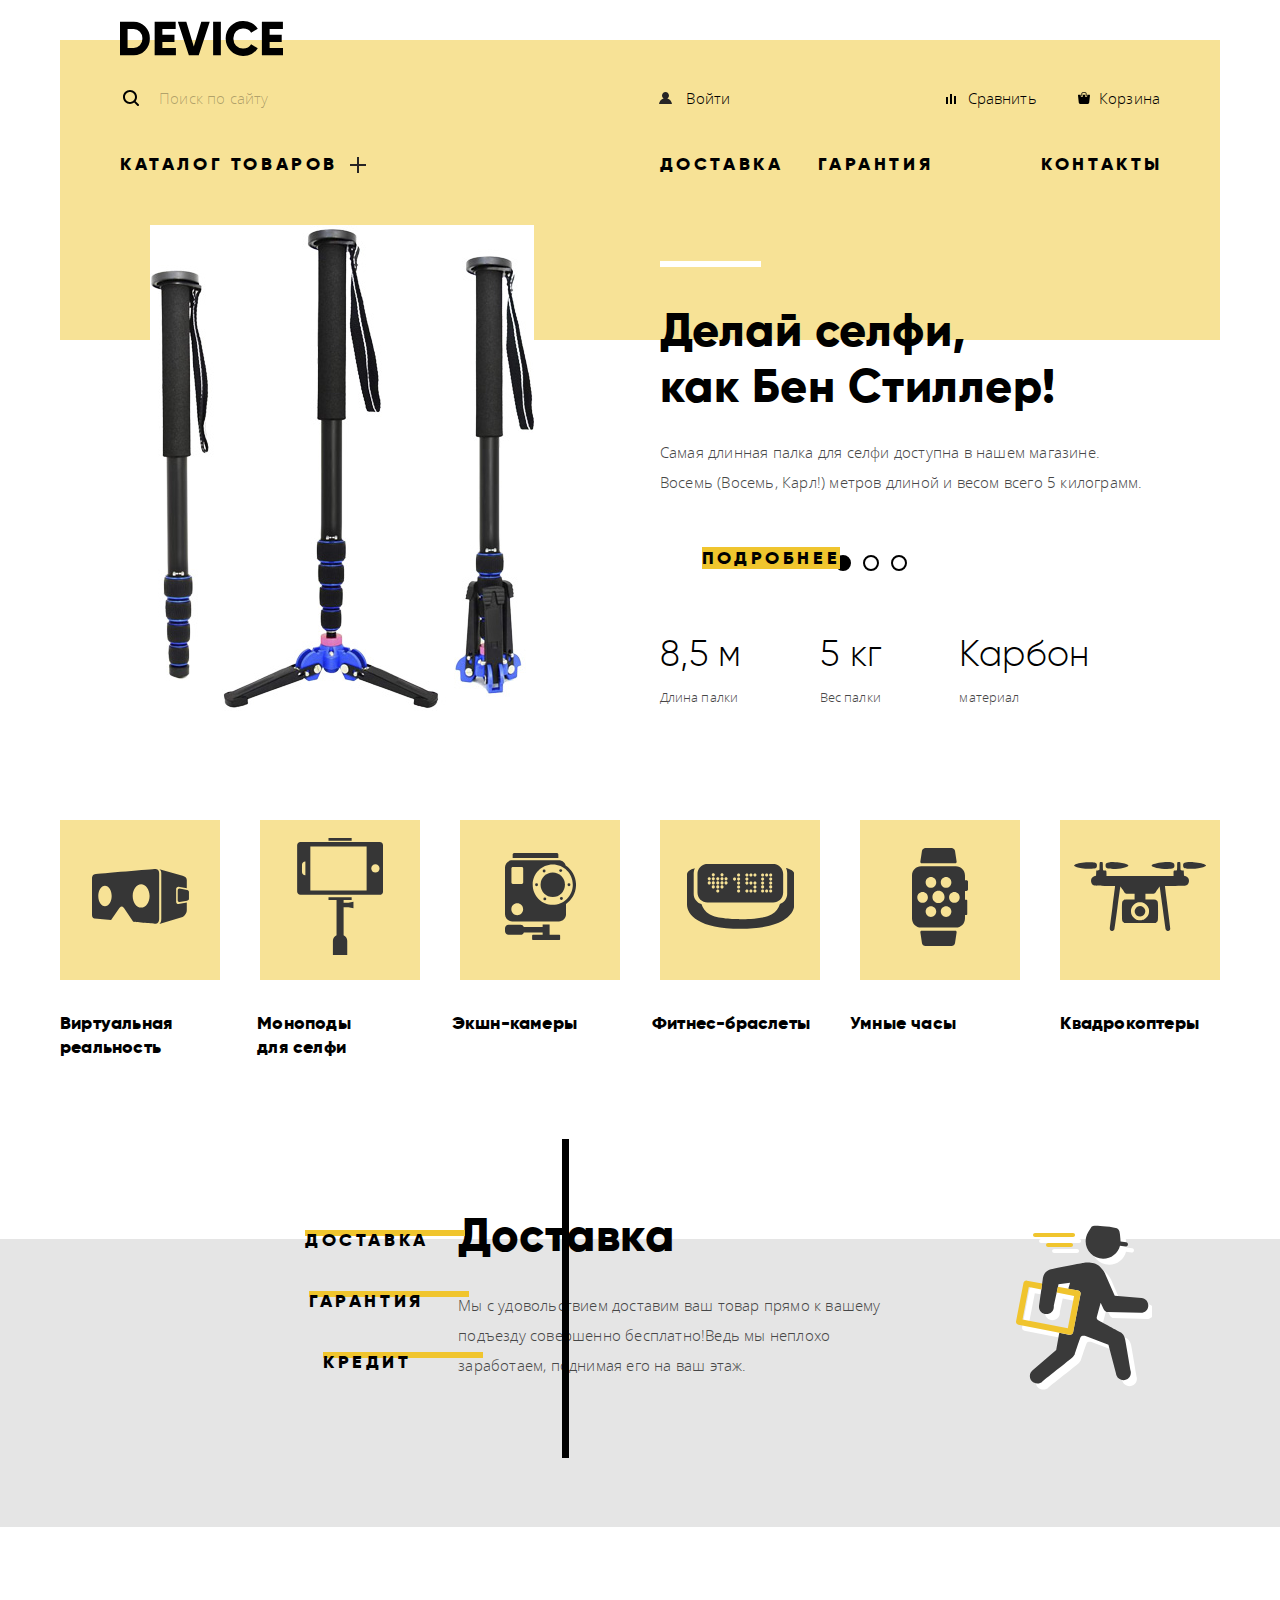
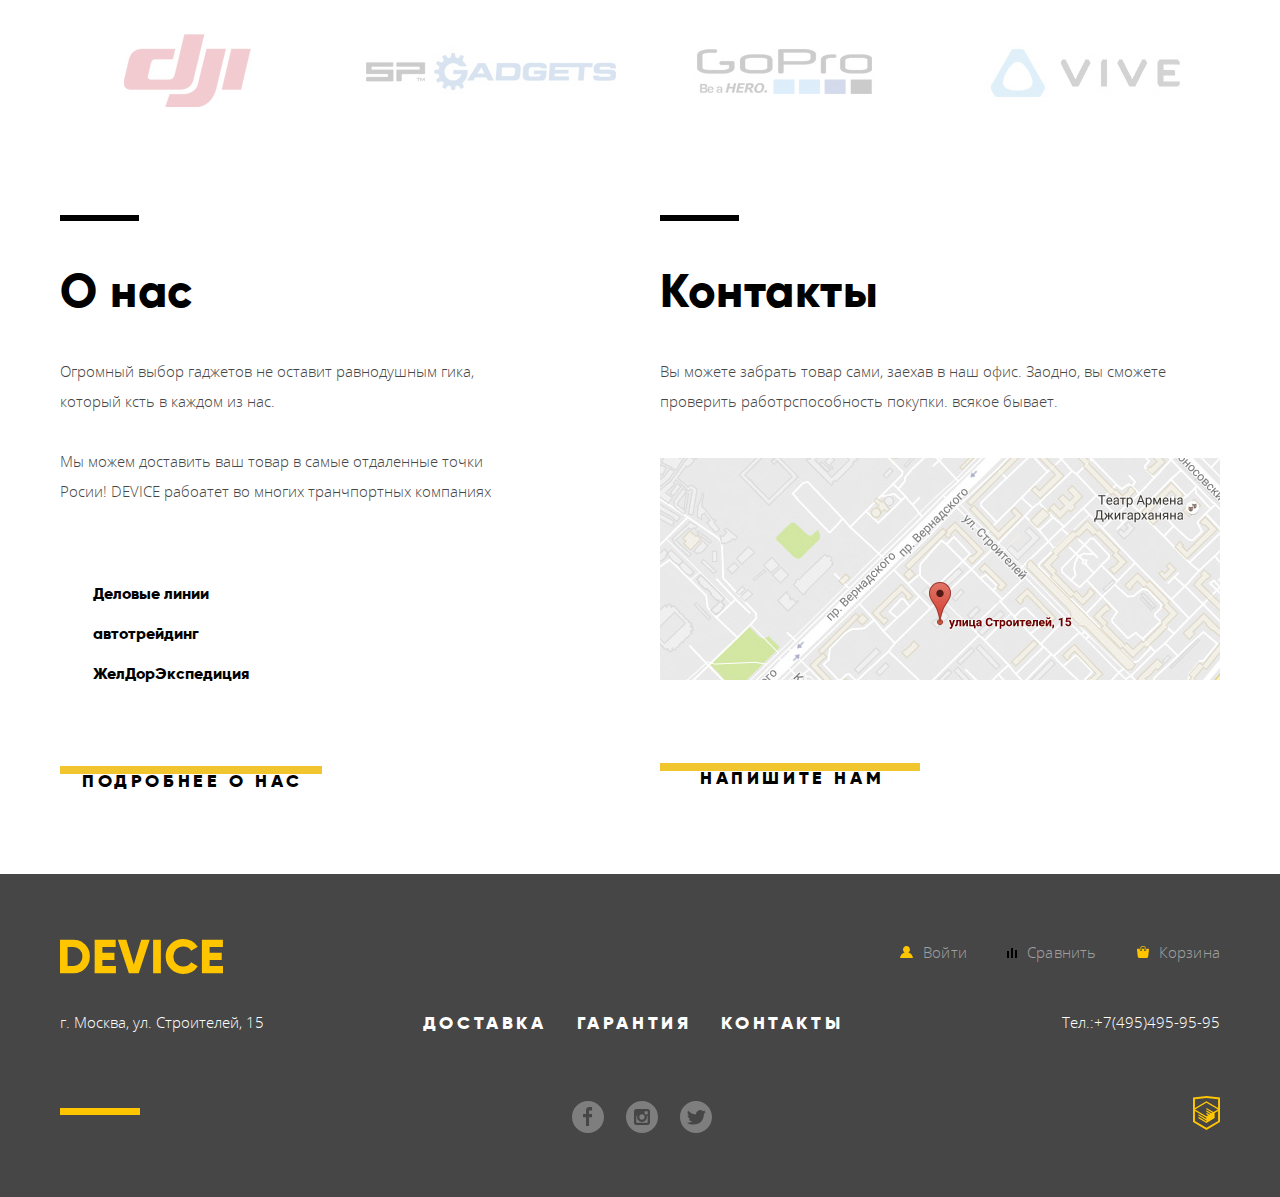
==== index.html @ cc8c6df4 "Update index.html" ====
<!DOCTYPE html>
<html lang="ru">
<head>
  <meta charset="utf-8">
  <title>Девайс</title>
  <link href="css/normalize.css" rel="stylesheet">
  <link href="css/style.css" rel="stylesheet">
  </head>
  <body>
<header class="main-header">
<nav class="main-navigation">
  <a class="header-logo" href="#">
    <img src="img/logo.svg"
         class="logo" alt="Device логотип"></a>
         <div class="user-navigation">
           <div class="menu item1">
             <img src="img/search.svg" alt="поиск"
                class="search">
           <a class="seaching" href="#">Поиск по сайту</a>
         </div>
           <div class="menu item2">
             <img src="img/user.svg" alt="Войти" class="user">
           <a class="login-link" href="#">Войти</a>
         </div>
         <ul class="main-menu">
           <li class="menu item3">
             <div class="ipod">
             <img src="img/compare.svg" alt="сравнить" class="compar">
           <a class="compare" href="#">Сравнить</a>
         </div>
         </li>
           <li class="menu item4">
             <div class="ipad">
             <img src="img/cart.svg" alt="корзина" class="cart">
           <a class="basket" href="#">Корзина</a>
         </div>
         </li>
         </ul>
         </div>
  <div class="site-navigation">
    <ul class="catalog-lists">
        <li><a href="#">Виртуальная реальность</a></li>
        <li><a href="#">Моноподы для селфи</a></li>
        <li><a href="#">Экш-камеры</a></li>
        <li><a href="#">Фитнес-браслеты</a></li>
        <li><a href="#">Умные часы</a></li>
        <li><a href="#">Квадрокоптеры</a></li>
      </ul>
    <ul class="catalog-navigation">
    <li class="catalog-menu"><a href="#">КАТАЛОГ ТОВАРОВ</a>
      <img src="img/plus.svg" class="plus" alt=""></li>
    <li class="catalog-menu"><a href="#">ДОСТАВКА</a></li>
    <li class="catalog-menu"><a href="#">ГАРАНТИЯ</a></li>
    <li class="catalog-menu"><a href="#">КОНТАКТЫ</a></li>
  </ul>
</div>
  </nav>
  </header>
  <main class="container">
  <input class="visually-hidden" type="radio" id="product-1" name="toggle" checked>
   <input class="visually-hidden" type="radio" id="product-2" name="toggle">
   <input class="visually-hidden" type="radio" id="product-3" name="toggle">
    <div class="slides">
      <div class="container">
        <header class="main-header"></header>
          <div class="slider-controls">
            <label for="product-1"></label>
            <label for="product-2"></label>
            <label for="product-3"></label>
          </div>
    <ul class="slide">
      <li class="slider-item slide" id="slide1">
        <div class="slider-img img1">
        <img src="img/slider-1-png.jpg" alt="Монопод"
             class="slider-1png">
           </div>
           <div class="slider-text">
        <h3 class="slide-title">
          Делай селфи,<br> как Бен Стиллер!
        </h3>
      <p class="good">Самая длинная палка для селфи доступна в нашем магазине.<br>
        Восемь (Восемь, Карл!) метров длиной и весом всего 5 килограмм.
      </p>
  <a class="button slide-button" href="#">ПОДРОБНЕЕ</a>
  <section class="table">
<table>
  <tr>
  <td class="descriotion-value">8,5 м</td>
  <td class="descriotion-value">5 кг</td>
  <td class="descriotion-value">Карбон</td>
</tr>
<tr>
<td class="descriotion-name">Длина палки</td>
<td class="descriotion-name">Вес палки</td>
<td class="descriotion-name">материал</td>
</tr>
</table>
</section>
</div>
</li>
<li class="slider-item" id="slide2">
  <div class="slider-img">
  <img src="img/slider-2-png.jpg" alt="фитнес-браслет"
       class="slider-2png">
     </div>
     <div class="slider-text">
  <h3 class="slide-title">
    Худеем<br> правильно!
  </h3>
        <p class="good">Мотивирующие фитнес-браслеты помогут найти в себе силы<br>
          не пропускать занятия и соблюдать диету</p>
     <a class="button slide-button" href="#">ПОДРОБНЕЕ</a>
     <!--кнока чтоб листать слайд?-->
     <section class="table">
<table>
  <tr>
    <td class="descriotion-value">48 часов</td>
  </tr>
  <tr>
    <td class="descriotion-name">Без подзарядки</td>
  </tr>
</table>
</section>
</div>
</li>
<li class="slider-item" id="slide3">
  <div class="slider-img">
  <img src="img/slider-3-png.jpg" alt='квадрокоптер'
       class="slider-3png">
     </div>
     <div class="slider-text">
  <h3 class="slide-title">
    Порхает как бабочка, жалит как пчела!
  </h3>
<p class="good">Этот обычный, на первый взгляд, квадрокоптер оснащен<br>
   мощным лазарем, замаскированным под стандартную камеру.</p>
     <a class="button slide-button" href="#">ПОДРОБНЕЕ</a>
     <section class="table">
     <table>
       <tr>
         <td class="descriotion-value">800 м</td>
         <td class="descriotion-value">50 м</td>
       </tr>
       <tr>
         <td class="descriotion-name">Дальность полета</td>
         <td class="descriotion-name">Радиус поражения</td>
       </tr>
     </table>
   </section>
   </div>
</li>
</ul>
</div>
</div>
<section class="product-menu">
      <h2 class="visually-hidden">Каталог товаров</h2>
      <ul class="products-catalog">
        <li class="products-item">
          <a href="#">
          <img  class="img-goods" src="img/popular-1.svg" alt='виртуальная реальность'>
        </a>
      </li>
        <li class="products-item">
          <a href="#">
          <img class="img-goods" src="img/popular-2.svg" alt='моноподы для селфи'>
        </a>
      </li>
        <li class="products-item">
          <a href="#">
          <img  class="img-goods" src="img/popular-3.svg" alt='экш-камеры'>
        </a>
      </li>
        <li class="products-item">
          <a href='#'>
          <img  class="img-goods" src="img/popular-4.svg" alt='фитнес-браслеты'>
        </a>
      </li>
        <li class="products-item">
          <a href="#">
          <img  class="img-goods" src="img/popular-5.svg" alt='умные часы'>
        </a>
      </li>
        <li class="products-item">
          <a href="#">
          <img  class="img-goods" src="img/poppular-6.svg" alt='квадрокоптер'>
        </a>
      </li>
      </ul>
      <ul class="products-text">
        <li><p class="item-text">Виртуальная <br>реальность</p></li>
        <li><p class="item-text">Моноподы <br>для селфи</p></li>
        <li><p class="item-text">Экшн-камеры</p></li>
        <li><p class="item-text">Фитнес-браслеты</p></li>
        <li><p class="item-text">Умные часы</p></li>
        <li><p class="item-text">Квадрокоптеры</p></li>
      </ul>
    </section>
    <div class="slide2">
      <div class="slides-container">
        <div class="slider-control">
      <ul class="user-sell">
        <li class="foruser"><a href="#">ДОСТАВКА</a></li>
        <li class="foruser"><a href="#">ГАРАНТИЯ</a></li>
        <li class="foruser"><a href="#">КРЕДИТ</a></li>
      </ul>
      </div>
      <ul class="sell">
        <li class="slides-page">
          <div class="slides-blok">
          <h3 class="slide-title2">Доставка</h3>
          <p class="words">Мы с удовольствием доставим ваш товар прямо к вашему<br>
          подъезду совершенно бесплатно!Ведь мы неплохо<br> заработаем,
        поднимая его на ваш этаж.</p>
      </div>
        <img src="img/delivery.svg" alt='доствка'
     class="delivery">
   </li>
        <li class="slides-page">
          <div class="slides-blok">
          <h3 class="slide-title2">Гарантия</h3>
        <p class="words">Если из-завозгорания купленного унас товара у вс сгорит<br> дом-
        не переживайте, мы выдадим вам новый.<br> Товар, не дом, конечно же.</p>
      </div>
        <img src="img/warranty.svg" alt='гарантия'
     class="delivery">
   </li>
        <li class="slides-page">
          <div class="slides-blok">
          <h3 class="slide-title2">Кредит</h3>
          <p class="words">Залезть в долговую яму столо проще!
            Кредитные<br> консультанты подберут для вас наиболее
            выгодные<br> условия кредита. Выгодные для нашего банка, разумеется.</p>
          </div>
          <img src="img/credit.svg" alt='кредит' class="delivery">
        </li>
      </ul>
    </div>
  </div>
  <div class="brend">
      <ul class="brends">
        <li class="brends-logo"><img src="img/logo-1-jpg.jpg" alt="логотип компании DJI"
     class="logo-1jpg"></li>
        <li class="brends-logo"><img src="img/logo-2-jpg.jpg" alt="логотип компаниии SP Gadget"
     class="logo-3jpg"></li>
        <li class="brends-logo"><img src="img/logo-3-jpg.jpg" alt="логотип компании Go Pro"
     class="logo-3jpg"></li>
        <li class="brends-logo"><img src="img/logo-4-jpg.jpg" alt="логотип компании Vive"
     class="logo-4jpg"></li>
      </ul>
    </div>
    <div class="connect">
    <section class="about-us">
<div class="delivery-about">
      <h2 class="connect-title">О нас</h2>
      <p class="connect-text 1">Огромный выбор гаджетов не оставит равнодушным гика,<br>
         который ксть в каждом из нас.</p>
      <p class="connect-text">Мы можем доставить ваш товар в самые отдаленные точки<br>
         Росии! DEVICE рабоатет во многих транчпортных компаниях</p>
<ul class="delivery-company">
  <li>Деловые линии</li>
  <li>автотрейдинг</li>
  <li>ЖелДорЭкспедиция</li>
  </ul>
</div>
<div class="else"><a class="more" href="#">ПОДРОБНЕЕ О НАС</a></div>
      </section>
      <section class="contacts">
        <h2 class="connect-title">Контакты</h2>
        <p class="connect-text">Вы можете забрать товар сами, заехав в наш офис. Заодно, вы сможете<br>
          проверить работрспособность покупки. всякое бывает.</p>
    <img src="img/map-jpg.jpg" alt="Офис по адресу улица Строителей дом 15, Москва" class="mapjpg">
       <div class="also"><a class="more" href="#">НАПИШИТЕ НАМ</a></div>
      </section>
    <section class="modal modal-map">
      <h2 class="visually-hidden">Как до нас добраться</h2>
      <p><img src="img/map-jpg.jpg" width="800"
        alt="Офис по адресу улица Строителей дом 15, Москва"></p>
      <button class="modal-close" type="button">Закрыть</button>
      </section>
      <section class=" modal write-us">
    <h2 class="visually-hidden" >Напишите нам</h2>
<form class="write-us" action="https://echo.htmlacademy.ru" method="post">
<p class="write-us">
  <label for="write-us-name">Ваше имя:</label>
<input id="write-us-name" type="text" name="name" value="" placeholder="Имя Фамилия"></p>
<p class="write-us">
  <label for="write-us-email">Ваш e-mail:</label>
<input id="write-us-email" type="text" name="e-mail" value="" placeholder="email@example.com"></p>
<p class="write-us">
  <label for="write-us-text">Текс письма:</label>
<input id="write-us-text" type="text" name="text" value="" placeholder="В свободной форме"></p>
<button class="button" type="submit">Отправить</button>
<button class="modal-close" type="button">Закрыть</button>
    </form>
    </section>
    <section class="modal modal-login">
      <h2>Личный кабинет</h2>
      <p>Введите свой логин и пароль</p>
       <form class="login-form" action="https://echo.htmlacademy.ru" method="post">
<p><label class="visually-hidden" for="user-login">Логин</label>
  <input class="login-icon-user" id="user-login" type="text" name="login" placeholder="Логин"></p>
<p><label class="visually-hidden" for="user-password">Пароль</label>
  <input class="login-icon-password" id="user-password" type="password" placeholder="Пароль"></p>
<p class="login-password-info">
<label class="login-checkbox">
  <input type="checkbox" name="remember">Запомните меня</label>
  <a class="restore" href="#">Я заюбыл пароль!</a></p>
  <button class="button" type="submit">Войти</button>
       </form>
      <button class="modal-close" type="button">Закрыть</button>
    </section>
  </div>
    </main>
  <footer class="Main-footer">
    <div class="footer-container">
    <div class="footer-top">
    <a href="#">
        <img src="img/logo-footer.svg" alt='Device логотип'
           class="footer-logo"></a>
    <section class="user-footer">
            <div class="footer-menu">
              <img src="img/user-footer.svg" alt='Войти'
                   class="footer-icon">
              <a href="login.html">Войти</a>
            </div>
            <div class="footer-menu">
              <img src="img/compare-footer.svg" alt='сравнить'
               class="footer-icon">
              <a href="compare.html">Сравнить</a>
            </div>
            <div class="footer-menu">
              <img src="img/cart-footer.svg" alt='корзина'
               class="footer-icon">
              <a href="basket.html">Корзина</a>
            </div>
      </section>
    </div>
    <div class="footer-middle">
  <p class="contact 1">г. Москва, ул. Строителей, 15</p>
  <ul class="footer-navigation">
  <li class="footer-item"><a href="delivery.html">ДОСТАВКА</a></li>
  <li class="footer-item"><a href="warranty.html">ГАРАНТИЯ</a></li>
  <li class="footer-item"><a href="contacts.html">КОНТАКТЫ</a></li>
</ul>
<p class="contact 2">Тел.:+7(495)495-95-95</p>
</div>
<div class="footer-bottom">
  <div class="line">
  </div>
<section class="footer-social">
  <h2 class="visually-hidden">htmlacademy в соцсетях</h2>
  <ul class="social">
    <li class="social-page">
      <a href="https://www.facebook.com/htmlacademy">
        <img src="img/invalid-name1.svg" alt="facebook" class="layer">
      </a>
    </li>
    <li class="social-page">
      <a href="https://www.instagram.com/htmlacademy/">
        <img src="img/invalid-name2.svg" alt="instagram" class="layer">
      </a>
    </li>
    <li class="social-page">
      <a href="https://twitter.com/htmlacademy_ru">
        <img src="img/invalid-name3.svg" alt="twitter" class="layer">
      </a>
    </li>
      </ul>
  </section>
  <a href="https://htmlacademy.ru/intensive/htmlcss">
    <img src="img/logo-html.svg" alt='html-academy логотип'
     class="logo-html"></a>
   </div>
 </div>
      </footer>
    </body>
  </html>
---- css/style.css ----
@font-face {
  font-family:'Gilroy';
  src: url('../web/gilroylight.woff2') format('woff2');
  src: url('../web/gilroylight.woff') format('woff');
  font-weight: 300;
  font-style: normal;
}

@font-face {
  font-family:'Gilroy';
  src: url('../web/gilroyextrabold.woff2') format('woff2');
  src: url('../web/gilroyextrabold.woff') format('woff');
  font-weight: 800;
  font-style: normal;
}

@font-face {
  font-family:'Opensans';
  src: url('../web/opensans.woff2') format('woff2');
  src: url('../web/opensans.woff') format('woff');
  font-weight: 400;
  font-style: normal;
}

@font-face {
  font-family:'Opensans';
  src: url('../web/opensanslight.woff2') format('woff2');
  src: url('../web/opensanslight.woff') format('woff');
  font-weight: 300;
  font-style: normal;
}

body {
  margin: 0;
  padding: 0;

  font-family: Gilroy, "Arial Black", sans-serif;
  font-size: 15px;
  font-weigth: 300;
  line-heigth: 2;
  text-transform: "uppercase";
  background-color: #ffffff;
}

a {
  text-decoration: none;
  color: #000000;
}

a:hover {
  opacity: 0.6;
}

a:active {
  opacity:0.3;
}

h2 {
  font-family: Gilroy, "Arial Black", sans-serif;
  font-size: 47px;
  font-weight: 800;
  line-height: 1.02;
  letter-spacing: 0.5px;
  color: #000000;
}

img {
  max-width: 100%;
  height: auto;
}

.visually-hidden:not(:focus):not(:active),
input[type="checkbox"].visually-hidden,
input[type="radio"].visually-hidden {
  position: absolute;

  width: 1px;
  height: 1px;
  margin: -1px;
  border: 0;
  padding: 0;

  white-space: nowrap;

  clip-path: inset(100%);
  clip: rect(0 0 0 0);
  overflow: hidden;
}

.logo {
  padding: 0px;
  margin-left: 60px;
  margin-top: -20px;
  margin-bottom: 5px;
}

.main-navigation {
  font-family: OpenSans, Arial, sans-serif;
  font-size: 15px;
  font-weight: 300;
  line-height: 2;
  letter-spacing: 0.2px;
  color: #000000;
  background-color: #f7e296;

  width: 1160px;
  min-height: 300px;
  padding: 0;
  margin-left: auto;
  margin-right: auto;
  margin-top: 40px;
}

.user-navigation {
  font-family: OpenSans, Arial, sans-serif;
  font-size: 15px;
  font-weight: 300;
  line-height: 2;
  letter-spacing: 0.15px;

  padding: 0px;
  margin-left: 63px;
  margin-right: 60px;
  margin-top: 13px;

  display: flex;
  justify-content: space-between;
}

.main-menu {
  padding: 0px;
  margin: 0px;
  list-style: none;

  display: flex;
}

.menu {
  padding: 0;
}

.menu.item1 {
  width: 320px;
  padding: 0;
}

.user {
  margin-right: 10px;
}

.search {
  padding: 0px;
  margin-bottom: -2px;
  margin-right: 16px;
}

.seaching {
  color: rgba(0, 0, 0, 0.3);
}

.ipod {
  margin-right: 41px;
}

.compar {
  margin-right: 7px;
}

.cart {
  margin-right: 5px;
}

.site-navigation {
  font-family: Gilroy, "Arial Black", sans-serif;
  font-size: 18px;
  font-weight: 800;
  line-height: 1.33;
  letter-spacing: 3.6px;
  color: #000000;

  margin-left: 60px;
  margin-right: 57px;
}

.catalog-navigation {
  display: flex;
  padding: 0;
  margin-top: 40px;
}

.catalog-navigation li:nth-child(1) {
  margin: 0;
}

.plus {
  margin-left: 12px;
}

.catalog-navigation li:nth-child(2) {
  margin-left: auto;
  margin-right: 35px;
}

.catalog-navigation li:nth-child(3) {
  margin-right: 1px;
}

.catalog-navigation li:nth-last-child(1) {
  margin-left: 107px;
}

.catalog-menu {
  display: flex;
  justify-content: space-between;
  padding: 0;
  margin: 0;
}

.catalog-lists {
  display: none;
}

li.catalog-menu.1:hover .catalog-list {
  display: block;
}

.visually-hidden {
  position: absolute;

  width: 1px;
  height: 1px;

  clip: rect(0, 0, 0, 0);
}

.slides {
  width: 1160px;
  margin-left: auto;
  margin-right: auto;
  margin-top: -130px;
}

.slider {
  position: relative;

  color: #000000;
}

.slider-list {
  margin: 0;
  padding: 0;

  list-style: none;
}

.slider-item {
  min-height: 490px;
  display: flex;
}

.slider-img {
  width: 530px;
  padding: 0;
  margin-left: 50px;
}

.slider-text {
  width: 600px;
  padding: 0px;
  margin: 0px;

  position: relative;
}

.slide-title {
  font-size: 47px;
  font-weight: 800;
  line-height: 1.19;
  letter-spacing: 0.5px;
  text-align: left;
  color: #000000;

  margin: 0;
  margin-left: 8px;
  margin-top: -10px;

  font-size: 47px;
  line-height: 56px;
  font-weight: 800;
}

.slide-title:before {
  width: 95px;
  content: "";
  border: 3px solid white;
  display: block;

  margin-top: 46px;
  margin-bottom: 35px;
}

.good {
  font-family: OpenSans, Arial, sans-serif;
  font-size: 15px;
  font-weight: 300;
  line-height: 2;
  letter-spacing: 0.2px;
  text-align: left;
  color: #464646;

  padding: 0px;
  margin: 0px;
  margin-left: 8px;
  margin-top: 23px;
  margin-bottom: 50px;
}

.slide-button {
    font-family: Gilroy, "Arial Black", sans-serif;
    font-size: 18px;
    font-weight: 800;
    line-height: 1.33;
    letter-spacing: 3.6px;
    color: #000000;
    background-color: #f0c52e;

    padding: 0px;
    margin: 0px;
    margin-top: 65px;
    margin-left: 50px;
}

.table {
  padding: 0px;
  margin: 0px;
  margin-top: 57px;
  margin-left: 5px;
}

.descriotion-value {
  font-family: Gilroy, "Arial Black", sans-serif;
  font-size: 36px;
  font-weight: 300;
  line-height: 1.33;
  letter-spacing: 0.4px;
  color: #000000;

  padding-right: 75px;
}

.descriotion-name {
  font-family: OpenSans, Arial, sans-serif;
  font-size: 13px;
  font-weight: 300;
  line-height: 1.54;
  letter-spacing: 0.1px;
  color: #464646;

  padding-top: 5px;
}

.slider-controls {
  position: absolute;
  top: 555px;
  right: 365px;
}

.slider-controls label {
  display: inline-block;
  width: 12px;
  height: 12px;
  margin-right: 8px;

  vertical-align: top;

  background-color: transparent;
  border: 2px solid #000000;
  border-radius: 50%;
  cursor: pointer;
}

#product-1:checked ~ .slides #slide1,
#product-2:checked ~ .slides #slide2,
#product-3:checked ~ .slides #slide3 {
  display: flex;
}

#product-1:checked ~ .slides label[for="product-1"],
#product-2:checked ~ .slides label[for="product-2"],
#product-3:checked ~ .slides label[for="product-3"] {
  background-color: #000000;
}

#slide2 {
  display: none;
}

#slide3 {
  display: none;
}

.catalog-lists {
  font-family: OpenSans, Arial, sans-serif;
  font-size: 15px;
  font-weight: 300;
  line-height: 2.4;
  letter-spacing: 0.2px;
  color: #000000;
  list-style: none;
}

.catalog-navigation {
  list-style: none;
}

.about-us,
.contacts {
  font-family: OpenSans, Arial, sans-serif;
  font-size: 15px;
  font-weight: 300;
  line-height: 2;
  color: #464646;

  padding: 0;
  margin: 0;
}

 .about-us::before {
   width: 73px;
   content: "";
   display: block;
   border: 3.5px solid black;
   background-color: black;
 }

 .contacts::before {
   width: 73px;
   content: "";
   display: block;
   border: 3.5px solid black;
   background-color: black;
 }

 .mapjpg {
   margin-top: 12px;
   margin-bottom: 50px;
 }

 .connect {
   width: 1160px;
   margin-left: auto;
   margin-right: auto;
   display: flex;
   justify-content: space-between;
   margin-top: 93px;
 }

.connect-title {
  padding: : 0;
  margin: 0;
  margin-top: 47px;
  margin-bottom: 40px;
}

.connect-text.1 {
  display: block;
  padding-bottom: 30px;
}

.connect-text {
  font-family: OpenSans, Arial, sans-serif;
  font-size: 15px;
  font-weight: 300;
  line-height: 2;
  text-align: left;
  color: #464646;
  padding: 0;
  margin: 30px 0;
}

 .slides-page {
   display: flex;
   min-height: 288px;
   justify-content: center;
 }

 .slide-title2 {
   margin: 0;
   margin-top: -27px;
   margin-bottom: 30px;
   margin-left: 185px;

   font-family: Gilroy, "Arial Black", sans-serif;
   font-size: 47px;
   font-weight: 800;
   line-height: 1.02;
   letter-spacing: 0.5px;
   text-align: left;
   color: #000000;
   }

 .slide2 {
  margin-top: 179px;
  position: relative;
}

.slider-control i {
  /* Временно для демонстрации */
  background-color: red;
}

.slides-page {
  width: 1160px;
  min-height: 288px;
  margin-left: auto;
  margin-right: auto;
  display: none;
}

.slides-page:nth-child(1) {
  display: flex;
}

.user-sell {
  font-family: Gilroy, "Arial Black", sans-serif;
  font-size: 18px;
  font-weight: 800;
  letter-spacing: 3.6px;
  list-style: none;

  width: 284px;
  padding: 0;
  left: 285px;
  top: -38px;
  position: absolute;
}

.user-sell::after {
  content: "";
  position: absolute;
  top: -80px;
  right: 0;
  height: 319px;
  display: inline;
  border-left: 7px solid black;
}

.slides-blok {
  margin-left: 65px;
}

.words {
  min-height: 75px;
  margin-left: 185px;

  font-family: OpenSans, Arial, sans-serif;
  font-size: 15px;
  font-weight: 300;
  font-style: normal;
  font-stretch: normal;
  line-height: 2;
  letter-spacing: 0.2px;
  text-align: left;
  color: #464646;
}

.delivery {
  display: block;
  margin-left: 135px;
  margin-top: -150px;
}

.delivery-company {
  font-family: Gilroy, "Arial Black", sans-serif;
  font-size: 16px;
  font-weight: 800;
  line-height: 2.5;
  color: #000000;
  list-style: none;

  padding: 0;
  margin-left: 33px;
  margin-top: 68px;
}

.delivery-about {
  min-height: 315px;
}

.else {
  width: 240px;
  height: 8px;
  margin-top: 72px;
  padding-left: 22px;
  background-color: #f0c52e;
  }

.more {
  font-family: Gilroy, "Arial Black", sans-serif;
  font-size: 18px;
  font-weight: 800;
  line-height: 1.33;
  letter-spacing: 3.6px;
  color: #000000;
}

.also {
  width: 220px;
  height: 8px;
  margin-top: 24px;
  padding-left: 40px;
  background-color: #f0c52e;
}

.good {
  font-family: OpenSans, Arial, sans-serif;
  font-size: 15px;
  font-weight: 300;
  line-height: 2;
  letter-spacing: 0.2px;
  color: #464646;
}

.goods-navigation {
  font-family: Gilroy, "Arial Black", sans-serif;
  font-size: 18px;
  font-weight: 800;
  line-height: 1.33;
  letter-spacing: 0.2px;
  color: #000000;
  margin: 120px 140px;
  padding: 0;
}

.products-catalog {
  width: 1160px;
  padding: 0px;
  margin: 0;
  margin-left: auto;
  margin-right: auto;
  margin-top: 105px;

  display:flex;
  list-style: none;
  justify-content: space-between;

  font-family: Gilroy, "Arial Black", sans-serif;
  font-size: 18px;
  font-weight: 800;
  line-height: 1.33;
  letter-spacing: 0.2px;
  color: #000000;
}

.products-item {
  max-width: 160px;
  padding: 0px;

  width: 160px;
  height: 160px;

  background-color: rgba(240, 197, 46, 0.5);
  display: flex;
  justify-content: center;
  align-items:center;
}

.products-text {
  font-family: Gilroy, "Arial Black", sans-serif;
  font-size: 18px;
  font-weight: 800;
  font-style: normal;
  font-stretch: normal;
  line-height: 1.33;
  letter-spacing: 0.2px;
  text-align: left;
  color: #000000;

  width: 1160px;
  margin: 0;
  padding: 0;
  margin-top: 32px;
  margin-left: auto;
  margin-right: auto;
  list-style: none;
  display: flex;
}

.products-text li:nth-child(6) {
  margin-left: auto;
  margin-right: 21px;
}

.products-text li:nth-child(2) {
  margin-left: 85px;
}

.products-text li:nth-child(3) {
  margin-left: 101px;
}

.products-text li:nth-child(4) {
  margin-left: 75px;
}

.products-text li:nth-child(5) {
  margin-left: 40px;
}

.item-text {
  margin: 0;
  padding:
}

.foruser {
  width: 160px;
  height: 6px;
  background-color: #f0c52e;
  margin-bottom: 55px;
  margin-top: 11px;
  margin-left: 20px;
}

.user-sell li:nth-child(2) {
  margin-top: 16px;
  margin-left: 24px;
}

.user-sell li:nth-child(3) {
  margin-top: 55px;
  margin-left: 38px;
}

.sell {
  background: #e5e5e5;
  list-style: none;
  width: 100%;
}

.brend{
  width: 1160px;
  margin: 0;
  margin-left: auto;
  margin-right: auto;
}

.brends {
  opacity: 0.2;
  list-style: none;
  display: flex;
  padding: 0;
  margin: 0;
  margin-top: 95px;
}

.brends-logo {
  width: 260px;
  height: 100px;
  margin: 0;
  margin-right: 40px;
}

.brends-logo:last-child {
  margin: 0;
}

.brends:hover {
  opacity: 1;
}

.modal,
.visually-hidden {
  display: none;
}

footer {
   font-family: OpenSans, Arial, sans-serif;
   font-size: 15px;
   font-weight: 300;
   line-height: 2.4;
   background-color: #464646;
}

.footer-container{
  width: 1160px;
  min-height: 323px;
  margin-left: auto;
  margin-right: auto;
  margin-top: 100px;
}

.user-footer a {
   opacity: 0.7;
   font-family: OpenSans, Arial, sans-serif;
   font-size: 15px;
   font-weight: 300;
   line-height: 2.4;
   letter-spacing: 0.2px;
   color: rgba(255, 255, 255, 0.7);
}

.footer-icon {
  padding: 0;
  margin: 0;
  margin-right: 6px;
}

.contact {
  font-family: OpenSans, Arial, sans-serif;
  font-size: 15px;
  font-weight: 300;
  line-height: 2;
  color: #ffffff;

  margin: 0;
}

.social {
  opacity: 0.3;
  display: flex;
  list-style: none;
}

.footer-top {
  display:flex;
  justify-content: space-between;
  padding: 0;
  margin: 0;
  padding-top: 65px;
  margin-top: 67px;
}

.user-footer {
  display: flex;
}

.footer-menu {
  padding: 0;
  padding-right: 40px;
  margin-top: -5px;
}

.footer-menu:last-child {
  padding: 0;
}

.footer-middle {
  display:flex;
  justify-content: space-between;
  margin-top: 21px;
}

.footer-navigation {
  font-family: Gilroy, "Arial Black", sans-serif;
  font-size: 18px;
  font-weight: 800;
  line-height: 1.33;
  letter-spacing: 3.6px;
  color: #ffffff;
  list-style: none;
  display: flex;

  padding: 0;
  margin: 0;
  margin-top: 5px;
  margin-right: 30px;
}

.footer-navigation a {
  color: #ffffff;
  align-items: center;
}

.footer-item {
  padding: 0;
  margin: 0;
  margin-right: 30px;
}

.footer-bottom {
  display:flex;
  justify-content: space-between;
  padding: 0;
  margin: 0;
  margin-top: 64px;
}

.line {
  width: 80px;
  height: 7px;
  content: "";
  background-color: #ffc600;

  margin-top: 7px;
}

.social {
  padding: 0;
  margin: 0;
  margin-right: 50px;
}

.social-page {
  padding: 0 11px;
}

.logo-html {
  padding: 0;
  margin: 0;
  margin-top: -5px;
}

.main-navi {
  font-family: OpenSans, Arial, sans-serif;
  font-size: 15px;
  font-weight: 300;
  line-height: 2;
  letter-spacing: 0.2px;
  color: #000000;
  background-color: #f7e296;

  width: 1160px;
  min-height: 186px;
  padding: 0;
  margin-left: auto;
  margin-right: auto;
  margin-top: 40px;
}

.user-navi {
  font-family: OpenSans, Arial, sans-serif;
  font-size: 15px;
  font-weight: 300;
  line-height: 2;
  letter-spacing: 0.15px;

  padding: 0px;
  margin-left: 63px;
  margin-right: 60px;
  margin-top: 13px;

  display: flex;
}

.user1 {
  margin-right: 10px;
}

.button-exit {
  opacity: 0.3;
  font-family: OpenSans, Arial, sans-serif;
  font-size: 15px;
  font-weight: 300;
  line-height: 2;
  list-style: none;
  letter-spacing: 0.2px;
  color: rgba(0, 0, 0, 0.3);
  margin-right: 65px;
  margin-left: 15px;
}

.menu-items1 {
  width: 320px;
  padding: 0;
}

.menu-items2 {
  margin-left: auto;
}

.menu-items3 {
  margin-right: 41px;
}

.compares {
  margin-right: 8px;
}

.contant {
  width: 1160px;
  margin-left: auto;
  margin-right: auto;
}

.head {
  padding: 0;
  margin: 0;
  margin-left: 60px;
  margin-top: 39px;
}

.dread {
  display: flex;
}

.breadcrumb {
  opacity: 0.3;
  font-family: OpenSans, Arial, sans-serif;
  font-size: 14px;
  font-weight: 300;
  line-height: 1.71;
  letter-spacing: 0.1px;

  width: 381px;
  list-style: none;
  display: flex;
  justify-content: space-between;
  padding: 0;
  margin: 0;
  margin-top: 25px;
  margin-left: 60px;
}

h3 {
  font-family: Gilroy, "Arial Black", sans-serif;
  font-size: 16px;
  font-weight: 800;
  line-height: 1.5;
  letter-spacing: 3.2px;
  color: #000000;
}

.main-page {
  display: flex;
  padding: 0;
  margin: 0;
  margin-top: 47px;
}

.monopod-types {
  display: flex;
}

.sorting {
  display: flex;
  background-color: #ebebeb;
  padding-top: 30px;
  padding-bottom: 30px;
}

.filters {
  width: 467px;
  background-color: #ebebeb;
}

.filter-title {
  padding: 0;
  margin: 30px auto;
  text-align: center;
}

.filter-color {
  list-style: none;
}

.filter-Bluetooth {
  list-style: none;
}

.sorting-type {
  list-style: none;
  display: flex;
}

.sorting-price {
  list-style: none;
  display: flex;
}

.filter-range {
  width: 201px;

  text-transform: uppercase;
}

.filter-range-title {
  margin-bottom: 9px;

  font-family: Gilroy, "Arial Black", sans-serif;
  font-size: 18px;
  font-weight: 800;
  line-height: 1.33;
  letter-spacing: 0.2px;
  text-align: left;
  color: #000000;
}

.price-controls {
  opacity: 0.2;
  font-family: Gilroy, "Arial Black", sans-serif;
  font-size: 14px;
  font-weight: 300;
  line-height: 1.71;
  font-size: 0;
}

.price-controls label {
  display: inline-block;

  font-size: 14px;
  line-height: 38px;
  vertical-align: top;

  cursor: pointer;
}

.price-controls .min-price,
.price-controls .max-price {
  width: 90px;
}

.price-controls input {
  width: 50px;
  margin: 0;

  background: none;
  border: none;
}

.range-controls {
  position: relative;

  margin-bottom: 32px;
}

.range-controls .scale {
  height: 2px;

  background: rgba(255, 255, 255, 0.3);
}

.range-controls .bar {
  width: 53%;
  height: 2px;

  background: #91c92f;
}

.range-toggle {
  position: absolute;
  top: -9px;

  width: 4px;
  height: 4px;

  background: #ababab;
  border: 8px solid #ffffff;
  border-radius: 50%;
  box-shadow: 0 2px 1px 0 rgba(0, 1, 1, 0.2);
  cursor: pointer;
}

.range-toggle:hover {
  background: #1c4f80;
}

.range-toggle-min {
  left: 0;
}

.range-toggle-max {
  left: 53%;
}

.btn-transparent:hover {
  color: #000000;

  background: #ffffff;
}

.monopods {
  width: 1000px;
  display: flex;
  list-style: none;
  flex-wrap: wrap;
}

.monopod-types {
  width: 1439px;
  list-style: none;
  display: flex;
  flex-wrap: wrap;
}

.monopod-item {
  list-style: none;
  display: flex;
  flex-wrap: wrap;
}

.item-jpg {
  padding: 0px;
  margin: 40px;
}

.page {
  width: 760px;
  display: flex;
  justify-content: space-between;
  margin-left: 75px;
  margin-right: 140px;
}

.pages {
  list-style: none;
  display: flex;
}

.filters {
  font-family: OpenSans, Arial, sans-serif;
  font-size: 14px;
  font-weight: 300;
  line-height: 2.86;
  letter-spacing: 0.1px;
  color: #000000;
}

.filter-types {
  font-family: Gilroy, "Arial Black", sans-serif;
  font-size: 18px;
  font-weight: 800;
  line-height: 1.33;
  letter-spacing: 0.2px;
  color: #000000;
}

.filter-button {
  font-family: Gilroy, "Arial Black", sans-serif;
  font-size: 18px;
  font-weight: 800;
  letter-spacing: 3.6px;
  color: #000000;
  background-color: #f0c52e;
}

.sorting-types {
  font-family: OpenSans, Arial, sans-serif;
  font-size: 14px;
  line-height: 1.29;
  color: #000000;
}

.sort-type {
  margin: 0 30px;
}

.sort-price {
  margin: 0 20px;
}

.monopads-name {
  font-family: Gilroy "Arial Black", sans-serif;
  font-size: 18px;
  font-weight: 800;
  line-height: 1.33;
  letter-spacing: 0.2px;
  color: #000000;
}

.monopads-price {
  font-family: Gilroy, "Arial Black", sans-serif;
  font-size: 16px;
  font-weight: 300;
  line-height: 1.5;
  letter-spacing: 0.2px;
  color: #464646;
}

.page {
  background-color: #ebebeb;
}

.footer-contain {
  width: 1160px;
  min-height: 323px;
  margin-left: auto;
  margin-right: auto;
}
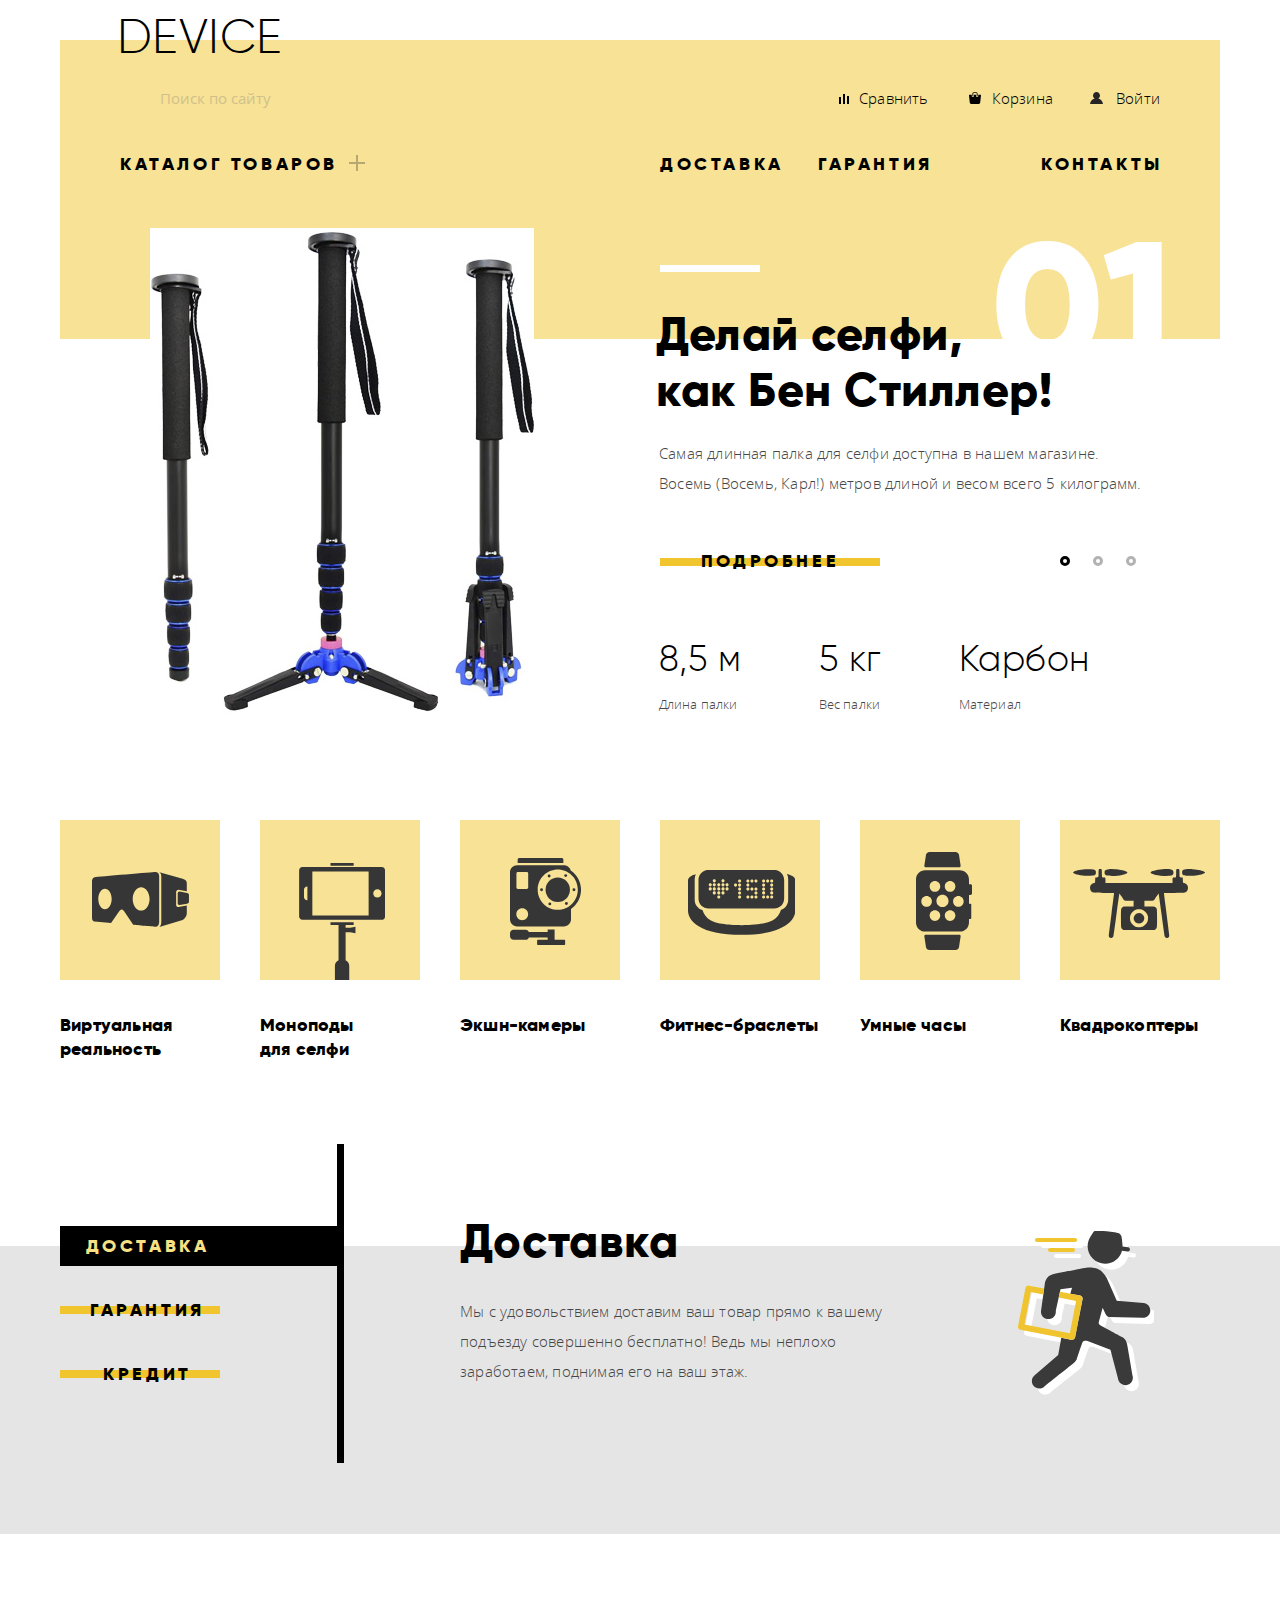
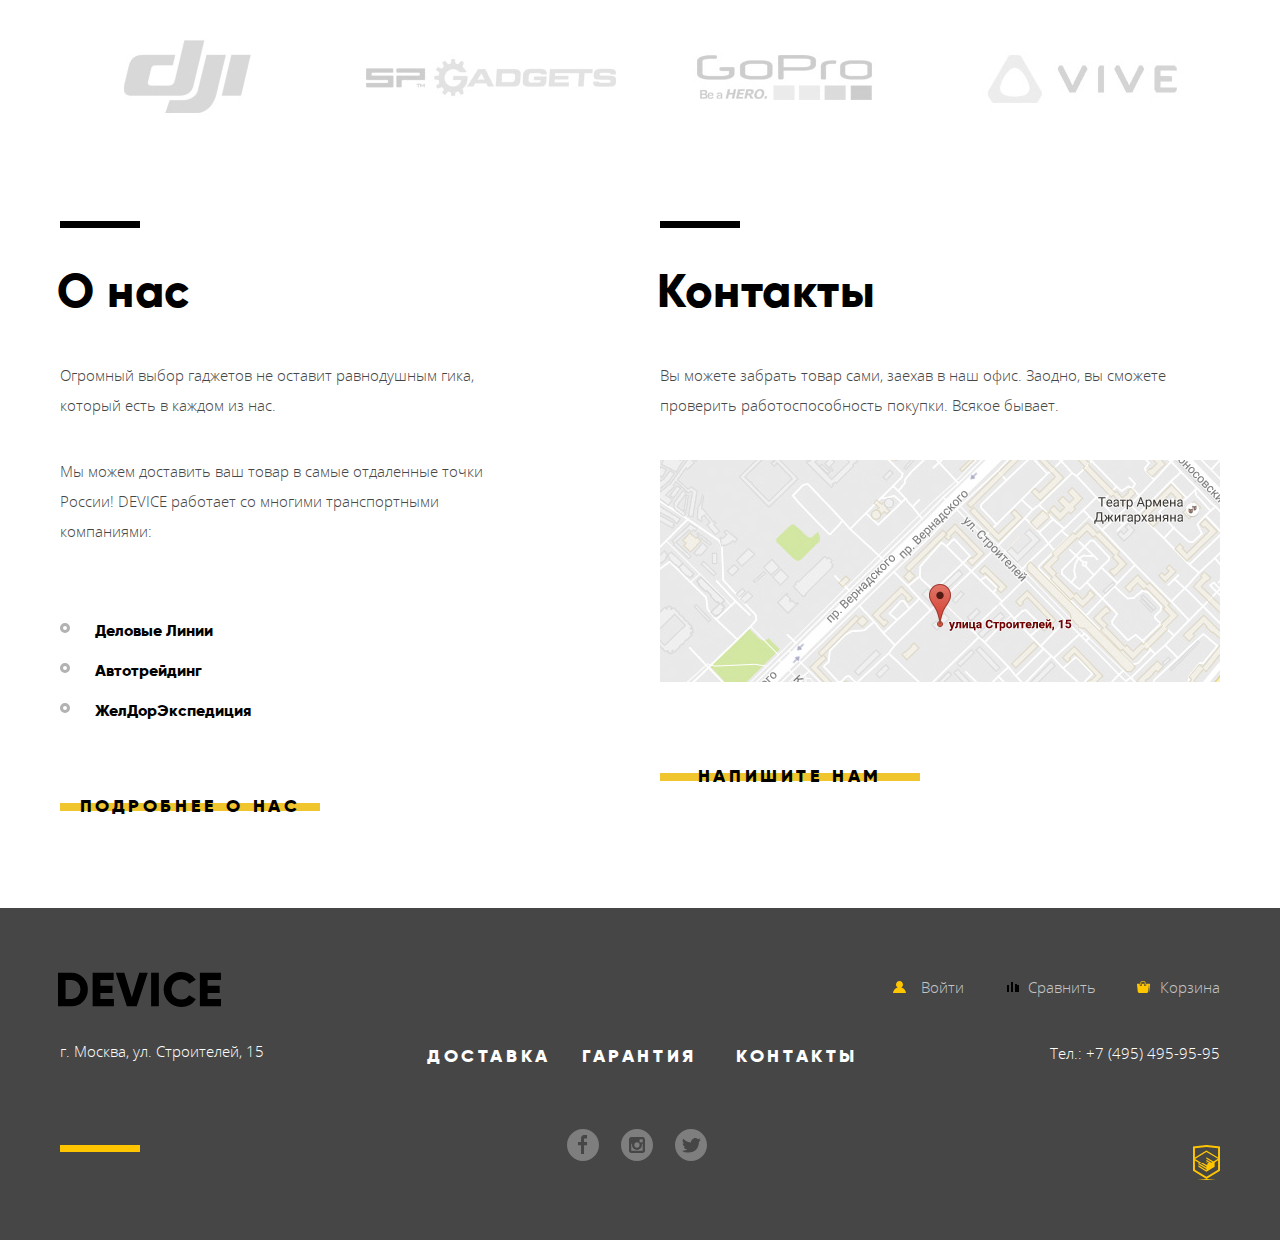
==== commit cddbd565: "Update index.html" ====
--- a/index.html
+++ b/index.html
@@ -1,377 +1,339 @@
+
 <!DOCTYPE html>
 <html lang="ru">
 <head>
   <meta charset="utf-8">
-  <title>Девайс</title>
-  <link href="css/normalize.css" rel="stylesheet">
-  <link href="css/style.css" rel="stylesheet">
-  </head>
-  <body>
-<header class="main-header">
-<nav class="main-navigation">
-  <a class="header-logo" href="#">
-    <img src="img/logo.svg"
-         class="logo" alt="Device логотип"></a>
-         <div class="user-navigation">
-           <div class="menu item1">
-             <img src="img/search.svg" alt="поиск"
-                class="search">
-           <a class="seaching" href="#">Поиск по сайту</a>
-         </div>
-           <div class="menu item2">
-             <img src="img/user.svg" alt="Войти" class="user">
-           <a class="login-link" href="#">Войти</a>
-         </div>
-         <ul class="main-menu">
-           <li class="menu item3">
-             <div class="ipod">
-             <img src="img/compare.svg" alt="сравнить" class="compar">
-           <a class="compare" href="#">Сравнить</a>
-         </div>
-         </li>
-           <li class="menu item4">
-             <div class="ipad">
-             <img src="img/cart.svg" alt="корзина" class="cart">
-           <a class="basket" href="#">Корзина</a>
-         </div>
-         </li>
-         </ul>
-         </div>
-  <div class="site-navigation">
-    <ul class="catalog-lists">
-        <li><a href="#">Виртуальная реальность</a></li>
-        <li><a href="#">Моноподы для селфи</a></li>
-        <li><a href="#">Экш-камеры</a></li>
-        <li><a href="#">Фитнес-браслеты</a></li>
-        <li><a href="#">Умные часы</a></li>
-        <li><a href="#">Квадрокоптеры</a></li>
-      </ul>
-    <ul class="catalog-navigation">
-    <li class="catalog-menu"><a href="#">КАТАЛОГ ТОВАРОВ</a>
-      <img src="img/plus.svg" class="plus" alt=""></li>
-    <li class="catalog-menu"><a href="#">ДОСТАВКА</a></li>
-    <li class="catalog-menu"><a href="#">ГАРАНТИЯ</a></li>
-    <li class="catalog-menu"><a href="#">КОНТАКТЫ</a></li>
-  </ul>
-</div>
-  </nav>
+  <title>HTML Academy: Девайс</title>
+  <link rel="stylesheet" href="css/normalize.css">
+  <link rel="stylesheet" href="css/style.css">
+</head>
+<body>
+  <input type="radio" id="main-item-btn-1" name="main-item-toggle" checked>
+  <input type="radio" id="main-item-btn-2" name="main-item-toggle">
+  <input type="radio" id="main-item-btn-3" name="main-item-toggle">
+  <input type="radio" id="services-btn-1" name="services-toggle" checked>
+  <input type="radio" id="services-btn-2" name="services-toggle">
+  <input type="radio" id="services-btn-3" name="services-toggle">
+  <header class="index-header container">
+    <div class="center clearfix">
+      <a class="logo">
+          DEVICE
+      </a>
+      <form class="search-form" action="https://echo.htmlacademy.ru" method="post">
+        <input class="search-form-field" type="search" name="search" placeholder="Поиск по сайту">
+        <input type="submit" name="submit" value="Найти">
+      </form>
+      <div class="user-block">
+        <a class="enter" href="login.html">Войти</a>
+        <a class="basket" href="basket.html">Корзина</a>
+        <a class="compare" href="compare.html">Сравнить</a>
+      </div>
+      <nav class="main-nav">
+        <ul class="main-catalog">
+          <li>
+            <a class="index-catalog main-links" href="catalog.html">Каталог товаров</a>
+            <ul class="catalog-add">
+              <li><a href="virtual.html">Виртуальная реальность</a></li>
+              <li><a href="bracelets.html">Фитнесс-браслеты</a></li>
+              <li><a href="cameras.html">Квадрокоптеры</a></li>
+              <li><a href="monopods.html">Моноподы для селфи</a></li>
+              <li><a href="clocks.html">Умные часы</a></li>
+              <li><a href="cameras.html">Экшн-камеры</a></li>
+            </ul>
+          </li>
+          <li><a class="main-links" href="delivery.html">Доставка</a></li>
+          <li><a class="main-links" href="warranty.html">Гарантия</a></li>
+          <li><a class="main-links" href="contacts.html">Контакты</a></li>
+        </ul>
+      </nav>
+    </div>
   </header>
-  <main class="container">
-  <input class="visually-hidden" type="radio" id="product-1" name="toggle" checked>
-   <input class="visually-hidden" type="radio" id="product-2" name="toggle">
-   <input class="visually-hidden" type="radio" id="product-3" name="toggle">
-    <div class="slides">
-      <div class="container">
-        <header class="main-header"></header>
-          <div class="slider-controls">
-            <label for="product-1"></label>
-            <label for="product-2"></label>
-            <label for="product-3"></label>
-          </div>
-    <ul class="slide">
-      <li class="slider-item slide" id="slide1">
-        <div class="slider-img img1">
-        <img src="img/slider-1-png.jpg" alt="Монопод"
-             class="slider-1png">
-           </div>
-           <div class="slider-text">
-        <h3 class="slide-title">
-          Делай селфи,<br> как Бен Стиллер!
-        </h3>
-      <p class="good">Самая длинная палка для селфи доступна в нашем магазине.<br>
-        Восемь (Восемь, Карл!) метров длиной и весом всего 5 килограмм.
-      </p>
-  <a class="button slide-button" href="#">ПОДРОБНЕЕ</a>
-  <section class="table">
-<table>
-  <tr>
-  <td class="descriotion-value">8,5 м</td>
-  <td class="descriotion-value">5 кг</td>
-  <td class="descriotion-value">Карбон</td>
-</tr>
-<tr>
-<td class="descriotion-name">Длина палки</td>
-<td class="descriotion-name">Вес палки</td>
-<td class="descriotion-name">материал</td>
-</tr>
-</table>
-</section>
-</div>
-</li>
-<li class="slider-item" id="slide2">
-  <div class="slider-img">
-  <img src="img/slider-2-png.jpg" alt="фитнес-браслет"
-       class="slider-2png">
-     </div>
-     <div class="slider-text">
-  <h3 class="slide-title">
-    Худеем<br> правильно!
-  </h3>
-        <p class="good">Мотивирующие фитнес-браслеты помогут найти в себе силы<br>
-          не пропускать занятия и соблюдать диету</p>
-     <a class="button slide-button" href="#">ПОДРОБНЕЕ</a>
-     <!--кнока чтоб листать слайд?-->
-     <section class="table">
-<table>
-  <tr>
-    <td class="descriotion-value">48 часов</td>
-  </tr>
-  <tr>
-    <td class="descriotion-name">Без подзарядки</td>
-  </tr>
-</table>
-</section>
-</div>
-</li>
-<li class="slider-item" id="slide3">
-  <div class="slider-img">
-  <img src="img/slider-3-png.jpg" alt='квадрокоптер'
-       class="slider-3png">
-     </div>
-     <div class="slider-text">
-  <h3 class="slide-title">
-    Порхает как бабочка, жалит как пчела!
-  </h3>
-<p class="good">Этот обычный, на первый взгляд, квадрокоптер оснащен<br>
-   мощным лазарем, замаскированным под стандартную камеру.</p>
-     <a class="button slide-button" href="#">ПОДРОБНЕЕ</a>
-     <section class="table">
-     <table>
-       <tr>
-         <td class="descriotion-value">800 м</td>
-         <td class="descriotion-value">50 м</td>
-       </tr>
-       <tr>
-         <td class="descriotion-name">Дальность полета</td>
-         <td class="descriotion-name">Радиус поражения</td>
-       </tr>
-     </table>
-   </section>
-   </div>
-</li>
-</ul>
-</div>
-</div>
-<section class="product-menu">
-      <h2 class="visually-hidden">Каталог товаров</h2>
-      <ul class="products-catalog">
-        <li class="products-item">
-          <a href="#">
-          <img  class="img-goods" src="img/popular-1.svg" alt='виртуальная реальность'>
-        </a>
-      </li>
-        <li class="products-item">
-          <a href="#">
-          <img class="img-goods" src="img/popular-2.svg" alt='моноподы для селфи'>
-        </a>
-      </li>
-        <li class="products-item">
-          <a href="#">
-          <img  class="img-goods" src="img/popular-3.svg" alt='экш-камеры'>
-        </a>
-      </li>
-        <li class="products-item">
-          <a href='#'>
-          <img  class="img-goods" src="img/popular-4.svg" alt='фитнес-браслеты'>
-        </a>
-      </li>
-        <li class="products-item">
-          <a href="#">
-          <img  class="img-goods" src="img/popular-5.svg" alt='умные часы'>
-        </a>
-      </li>
-        <li class="products-item">
-          <a href="#">
-          <img  class="img-goods" src="img/poppular-6.svg" alt='квадрокоптер'>
-        </a>
-      </li>
-      </ul>
-      <ul class="products-text">
-        <li><p class="item-text">Виртуальная <br>реальность</p></li>
-        <li><p class="item-text">Моноподы <br>для селфи</p></li>
-        <li><p class="item-text">Экшн-камеры</p></li>
-        <li><p class="item-text">Фитнес-браслеты</p></li>
-        <li><p class="item-text">Умные часы</p></li>
-        <li><p class="item-text">Квадрокоптеры</p></li>
-      </ul>
-    </section>
-    <div class="slide2">
-      <div class="slides-container">
-        <div class="slider-control">
-      <ul class="user-sell">
-        <li class="foruser"><a href="#">ДОСТАВКА</a></li>
-        <li class="foruser"><a href="#">ГАРАНТИЯ</a></li>
-        <li class="foruser"><a href="#">КРЕДИТ</a></li>
-      </ul>
-      </div>
-      <ul class="sell">
-        <li class="slides-page">
-          <div class="slides-blok">
-          <h3 class="slide-title2">Доставка</h3>
-          <p class="words">Мы с удовольствием доставим ваш товар прямо к вашему<br>
-          подъезду совершенно бесплатно!Ведь мы неплохо<br> заработаем,
-        поднимая его на ваш этаж.</p>
-      </div>
-        <img src="img/delivery.svg" alt='доствка'
-     class="delivery">
-   </li>
-        <li class="slides-page">
-          <div class="slides-blok">
-          <h3 class="slide-title2">Гарантия</h3>
-        <p class="words">Если из-завозгорания купленного унас товара у вс сгорит<br> дом-
-        не переживайте, мы выдадим вам новый.<br> Товар, не дом, конечно же.</p>
-      </div>
-        <img src="img/warranty.svg" alt='гарантия'
-     class="delivery">
-   </li>
-        <li class="slides-page">
-          <div class="slides-blok">
-          <h3 class="slide-title2">Кредит</h3>
-          <p class="words">Залезть в долговую яму столо проще!
-            Кредитные<br> консультанты подберут для вас наиболее
-            выгодные<br> условия кредита. Выгодные для нашего банка, разумеется.</p>
-          </div>
-          <img src="img/credit.svg" alt='кредит' class="delivery">
+  <main class="index-main">
+    <section class="slider container">
+      <ul class="slider-btn">
+        <li>
+          <label for="main-item-btn-1"></label>
+        </li>
+        <li>
+          <label for="main-item-btn-2"></label>
+        </li>
+        <li>
+          <label for="main-item-btn-3"></label>
         </li>
       </ul>
+      <section class="main-item slider-first clearfix" id="slide-1">
+        <img src="img/slider-1-png.jpg" width="384" height="486" alt="Самая длинная палка для сэлфи">
+        <div class="main-description">
+          <span class="number-slide">01</span>
+          <h2>
+            Делай селфи,<br>
+            как Бен Стиллер!
+          </h2>
+          <p>
+            Самая длинная палка для селфи доступна в нашем магазине.
+          </p>
+          <p>
+            Восемь (Восемь, Карл!) метров длиной и весом всего 5 килограмм.
+          </p>
+          <a class="device-btn" href="main-selfie-stick.html">Подробнее</a>
+          <ul class="main-features">
+            <li>
+              <span class="main-features-value">8,5 м</span>
+              <span class="main-features-type">Длина палки</span>
+            </li>
+            <li>
+              <span class="main-features-value">5 кг</span>
+              <span class="main-features-type">Вес палки</span>
+            </li>
+            <li>
+              <span class="main-features-value">Карбон</span>
+              <span class="main-features-type">Материал</span>
+            </li>
+          </ul>
+        </div>
+      </section>
+      <section class="main-item slider-second clearfix" id="slide-2">
+        <img src="img/slider-2-png.jpg" width="345" height="485" alt="Мотивирующий фитнесс-браслет">
+        <div class="main-description">
+          <span class="number-slide">02</span>
+          <h2>
+            Худеем<br>
+            правильно!
+          </h2>
+          <p>
+            Мотивирующие фитнесc-браслеты помогут найти в себе силы
+            не&nbsp;пропускать занятия и соблюдать диету.
+          </p>
+          <a class="device-btn" href="main-bracelet.html">Подробнее</a>
+          <ul class="main-features">
+            <li>
+              <span class="main-features-value">48 часов</span>
+              <span class="main-features-type">Без подзарядки</span>
+            </li>
+          </ul>
+        </div>
+      </section>
+      <section class="main-item slider-third clearfix" id="slide-3">
+        <img src="img/slider-3-png.jpg" width="526" height="334" alt="Квадрокоптер с лазером">
+        <div class="main-description">
+          <span class="number-slide">03</span>
+          <h2>
+            Порхает как бабочка,<br>
+            жалит как пчела!
+          </h2>
+          <p>
+            Этот обычный, на первый взгляд, квадрокоптер оснащен<br>
+            мощным лазером, замаскированным под стандартную камеру.
+          </p>
+          <a class="device-btn" href="main-quadrocopter.html">Подробнее</a>
+          <ul class="main-features">
+            <li>
+              <span class="main-features-value">800 м</span>
+              <span class="main-features-type">Дальность полета</span>
+            </li>
+            <li>
+              <span class="main-features-value">50 м</span>
+              <span class="main-features-type">Радиус поражения</span>
+            </li>
+          </ul>
+        </div>
+      </section>
+    </section>
+    <section class="type-items container">
+      <a class="type-item-link" href="virtual.html">
+        <div class="type-block m-type-block-virtual">
+          <img src="img/popular-1.svg" width="97" height="55" alt="virtual">
+        </div>
+        Виртуальная реальность
+      </a>
+      <a class="type-item-link" href="monopods.html">
+        <div class="type-block m-type-block-selfie">
+          <img src="img/popular-2.svg" width="86" height="117" alt="monopods">
+        </div>
+        Моноподы<br>
+        для селфи
+      </a>
+      <a class="type-item-link" href="cameras.html">
+        <div class="type-block m-type-block-cameras">
+          <img src="img/popular-3.svg" width="71" height="87" alt="cameras">
+        </div>
+        Экшн-камеры
+      </a>
+      <a class="type-item-link" href="bracelets.html">
+        <div class="type-block m-type-block-bracelets">
+          <img src="img/popular-4.svg" width="107" height="65" alt="bracelets">
+        </div>
+        Фитнеc-браслеты
+      </a>
+      <a class="type-item-link" href="clocks.html">
+        <div class="type-block m-type-block-clocks">
+          <img src="img/popular-5.svg" width="56" height="98" alt="clocks">
+        </div>
+        Умные часы
+      </a>
+      <a class="type-item-link" href="quadrocopters.html">
+        <div class="type-block m-type-block-quadro">
+          <img src="img/poppular-6.svg" width="132" height="69" alt="quadrocopters">
+        </div>
+        Квадрокоптеры
+      </a>
+    </section>
+    <section class="services">
+      <div class="container clearfix">
+        <ul class="services-btn">
+          <li>
+            <label class="device-btn" for="services-btn-1">Доставка</label>
+          </li>
+          <li>
+            <label class="device-btn" for="services-btn-2">Гарантия</label>
+          </li>
+          <li>
+            <label class="device-btn" for="services-btn-3">Кредит</label>
+          </li>
+        </ul>
+        <section class="services-item courier" id="services-courier">
+          <h2>Доставка</h2>
+          <p>
+            Мы с удовольствием доставим ваш товар прямо к вашему
+            подъезду совершенно бесплатно! Ведь мы неплохо
+            заработаем, поднимая его на ваш этаж.
+          </p>
+        </section>
+        <section class="services-item warranty" id="services-warranty">
+          <h2>Гарантия</h2>
+          <p>
+            Если из-за возгарания купленного у нас товара у вас сгорит
+            дом &#8212; не переживайте, мы выдадим вам новый.<br>
+            Товар, не дом, конечно же.
+          </p>
+        </section>
+        <section class="services-item credit" id="services-credit">
+          <h2>Кредит</h2>
+          <p>
+            Залезть в долговую яму стало проще! Кредитные
+            консультанты подберут для вас наиболее выгодные
+            условия кредита. Выгодные для нашего банка, разумеется.
+          </p>
+        </section>
+      </div>
+    </section>
+    <section class="partners container">
+      <a class="partner-link" href="http://www.dji.com/">
+        <img src="img/logo-1-brends.jpg" width="260" height="100" alt="dji">
+        <img src="img/logo-1-jpg.jpg" width="260" height="100" alt="dji-color">
+      </a>
+      <a class="partner-link" href="http://www.sp-gadgets.com/">
+        <img src="img/logo-2-brends.jpg" width="260" height="100" alt="sp-gadgets">
+        <img src="img/logo-2-jpg.jpg" width="260" height="100" alt="sp-gadgets-color">
+      </a>
+      <a class="partner-link" href="http://gopro.ru/">
+        <img src="img/logo-3-brends.jpg" width="260" height="100" alt="go-pro">
+        <img src="img/logo-3-jpg.jpg" width="260" height="100" alt="go-pro-color">
+      </a>
+      <a class="partner-link" href="https://www.htcvive.com/">
+        <img src="img/logo-4-brends.jpg" width="260" height="100" alt="vive">
+        <img src="img/logo-4-jpg.jpg" width="260" height="100" alt="vive-color">
+      </a>
+    </section>
+    <section class="about-company container clearfix">
+      <section class="about-us">
+        <h2>О нас</h2>
+        <p>
+          Огромный выбор гаджетов не оставит равнодушным гика,
+          который есть в каждом из нас.
+        </p>
+        <p>
+          Мы можем доставить ваш товар в самые отдаленные точки
+          России! DEVICE работает со многими транспортными
+          компаниями:
+        </p>
+        <ul>
+          <li>
+            <b>Деловые Линии</b>
+          </li>
+          <li>
+            <b>Автотрейдинг</b>
+          </li>
+          <li>
+            <b>ЖелДорЭкспедиция</b>
+          </li>
+        </ul>
+        <a class="device-btn" href="about-us.html">Подробнее о нас</a>
+      </section>
+      <section class="contacts">
+        <h2>Контакты</h2>
+        <p>
+          Вы можете забрать товар сами, заехав в наш офис. Заодно, вы сможете
+          проверить работоспособность покупки. Всякое бывает.
+        </p>
+        <a class="map" href="https://yandex.ru/maps/?um=constructor:RDUQfAdTpPxf2D-3Zi5kxJBx49zXnQ6N&amp;source=constructorStatic" target="_blank">
+          <img src="img/map-jpg.jpg"  alt="yandex-map">
+        </a>
+        <a class="write-us-btn device-btn" href="write-us.html">Напишите нам</a>
+      </section>
+    </section>
+  </main>
+  <footer class="index-footer">
+    <div class="container clearfix">
+      <div class="footer-left">
+        <a>
+          <img src="img/logo.svg" class="logo-footer">
+        </a>
+        <p>
+          г. Москва, ул. Строителей, 15
+        </p>
+      </div>
+      <div class="footer-center">
+        <div class="footer-links">
+          <a href="delivery.html">Доставка</a>
+          <a href="warranty.html">Гарантия</a>
+          <a href="contacts.html">Контакты</a>
+        </div>
+        <div class="footer-social">
+          <a class="social-btn social-btn-fb" href="https://www.facebook.com/device-shop/">
+            <img src="img/invalid-name1.svg" class="layer">Фейсбук</a>
+          <a class="social-btn social-btn-inst" href="https://www.instagram.com/device-shop/">
+            <img src="img/invalid-name2.svg" class="layer">Инстаграм</a>
+          <a class="social-btn social-btn-tw" href="https://twitter.com/device-shop/">
+            <img src="img/invalid-name3.svg" class="layer">Твиттер</a>
+        </div>
+      </div>
+      <div class="footer-right">
+        <div class="footer-user-block">
+          <a class="footer-login" href="login.html">Войти</a>
+          <a class="footer-compare" href="compare.html">Сравнить</a>
+          <a class="footer-basket" href="basket.html">Корзина</a>
+        </div>
+        <div class="telephone">
+          Тел.: +7 (495) 495-95-95
+        </div>
+        <div class="copyright">
+          <a href="https://htmlacademy.ru">HTML Academy</a>
+        </div>
+      </div>
     </div>
+  </footer>
+  <div class="modal-write-us">
+    <button class="modal-close" type="button">Закрыть</button>
+    <form class="form-write-us" action="https://echo.htmlacademy.ru" method="post">
+      <label class="form-write-us-name">
+        Ваше имя:
+        <input type="text" name="name" placeholder="Представтесь, пожалуйста">
+      </label>
+      <label class="form-write-us-email">
+        Ваш e-mail:
+        <input type="text" name="email" placeholder="Для отправки ответа">
+      </label>
+      <label class="form-write-us-letter">
+        Текст письма:
+        <textarea name="letter" placeholder="В свободной форме"></textarea>
+      </label>
+      <button class="device-btn" type="submit">Отправить</button>
+    </form>
   </div>
-  <div class="brend">
-      <ul class="brends">
-        <li class="brends-logo"><img src="img/logo-1-jpg.jpg" alt="логотип компании DJI"
-     class="logo-1jpg"></li>
-        <li class="brends-logo"><img src="img/logo-2-jpg.jpg" alt="логотип компаниии SP Gadget"
-     class="logo-3jpg"></li>
-        <li class="brends-logo"><img src="img/logo-3-jpg.jpg" alt="логотип компании Go Pro"
-     class="logo-3jpg"></li>
-        <li class="brends-logo"><img src="img/logo-4-jpg.jpg" alt="логотип компании Vive"
-     class="logo-4jpg"></li>
-      </ul>
-    </div>
-    <div class="connect">
-    <section class="about-us">
-<div class="delivery-about">
-      <h2 class="connect-title">О нас</h2>
-      <p class="connect-text 1">Огромный выбор гаджетов не оставит равнодушным гика,<br>
-         который ксть в каждом из нас.</p>
-      <p class="connect-text">Мы можем доставить ваш товар в самые отдаленные точки<br>
-         Росии! DEVICE рабоатет во многих транчпортных компаниях</p>
-<ul class="delivery-company">
-  <li>Деловые линии</li>
-  <li>автотрейдинг</li>
-  <li>ЖелДорЭкспедиция</li>
-  </ul>
-</div>
-<div class="else"><a class="more" href="#">ПОДРОБНЕЕ О НАС</a></div>
-      </section>
-      <section class="contacts">
-        <h2 class="connect-title">Контакты</h2>
-        <p class="connect-text">Вы можете забрать товар сами, заехав в наш офис. Заодно, вы сможете<br>
-          проверить работрспособность покупки. всякое бывает.</p>
-    <img src="img/map-jpg.jpg" alt="Офис по адресу улица Строителей дом 15, Москва" class="mapjpg">
-       <div class="also"><a class="more" href="#">НАПИШИТЕ НАМ</a></div>
-      </section>
-    <section class="modal modal-map">
-      <h2 class="visually-hidden">Как до нас добраться</h2>
-      <p><img src="img/map-jpg.jpg" width="800"
-        alt="Офис по адресу улица Строителей дом 15, Москва"></p>
-      <button class="modal-close" type="button">Закрыть</button>
-      </section>
-      <section class=" modal write-us">
-    <h2 class="visually-hidden" >Напишите нам</h2>
-<form class="write-us" action="https://echo.htmlacademy.ru" method="post">
-<p class="write-us">
-  <label for="write-us-name">Ваше имя:</label>
-<input id="write-us-name" type="text" name="name" value="" placeholder="Имя Фамилия"></p>
-<p class="write-us">
-  <label for="write-us-email">Ваш e-mail:</label>
-<input id="write-us-email" type="text" name="e-mail" value="" placeholder="email@example.com"></p>
-<p class="write-us">
-  <label for="write-us-text">Текс письма:</label>
-<input id="write-us-text" type="text" name="text" value="" placeholder="В свободной форме"></p>
-<button class="button" type="submit">Отправить</button>
-<button class="modal-close" type="button">Закрыть</button>
-    </form>
-    </section>
-    <section class="modal modal-login">
-      <h2>Личный кабинет</h2>
-      <p>Введите свой логин и пароль</p>
-       <form class="login-form" action="https://echo.htmlacademy.ru" method="post">
-<p><label class="visually-hidden" for="user-login">Логин</label>
-  <input class="login-icon-user" id="user-login" type="text" name="login" placeholder="Логин"></p>
-<p><label class="visually-hidden" for="user-password">Пароль</label>
-  <input class="login-icon-password" id="user-password" type="password" placeholder="Пароль"></p>
-<p class="login-password-info">
-<label class="login-checkbox">
-  <input type="checkbox" name="remember">Запомните меня</label>
-  <a class="restore" href="#">Я заюбыл пароль!</a></p>
-  <button class="button" type="submit">Войти</button>
-       </form>
-      <button class="modal-close" type="button">Закрыть</button>
-    </section>
+  <div class="modal-map" id="yandex-map">
+    <button class="modal-close" type="button">Закрыть</button>
   </div>
-    </main>
-  <footer class="Main-footer">
-    <div class="footer-container">
-    <div class="footer-top">
-    <a href="#">
-        <img src="img/logo-footer.svg" alt='Device логотип'
-           class="footer-logo"></a>
-    <section class="user-footer">
-            <div class="footer-menu">
-              <img src="img/user-footer.svg" alt='Войти'
-                   class="footer-icon">
-              <a href="login.html">Войти</a>
-            </div>
-            <div class="footer-menu">
-              <img src="img/compare-footer.svg" alt='сравнить'
-               class="footer-icon">
-              <a href="compare.html">Сравнить</a>
-            </div>
-            <div class="footer-menu">
-              <img src="img/cart-footer.svg" alt='корзина'
-               class="footer-icon">
-              <a href="basket.html">Корзина</a>
-            </div>
-      </section>
-    </div>
-    <div class="footer-middle">
-  <p class="contact 1">г. Москва, ул. Строителей, 15</p>
-  <ul class="footer-navigation">
-  <li class="footer-item"><a href="delivery.html">ДОСТАВКА</a></li>
-  <li class="footer-item"><a href="warranty.html">ГАРАНТИЯ</a></li>
-  <li class="footer-item"><a href="contacts.html">КОНТАКТЫ</a></li>
-</ul>
-<p class="contact 2">Тел.:+7(495)495-95-95</p>
-</div>
-<div class="footer-bottom">
-  <div class="line">
-  </div>
-<section class="footer-social">
-  <h2 class="visually-hidden">htmlacademy в соцсетях</h2>
-  <ul class="social">
-    <li class="social-page">
-      <a href="https://www.facebook.com/htmlacademy">
-        <img src="img/invalid-name1.svg" alt="facebook" class="layer">
-      </a>
-    </li>
-    <li class="social-page">
-      <a href="https://www.instagram.com/htmlacademy/">
-        <img src="img/invalid-name2.svg" alt="instagram" class="layer">
-      </a>
-    </li>
-    <li class="social-page">
-      <a href="https://twitter.com/htmlacademy_ru">
-        <img src="img/invalid-name3.svg" alt="twitter" class="layer">
-      </a>
-    </li>
-      </ul>
-  </section>
-  <a href="https://htmlacademy.ru/intensive/htmlcss">
-    <img src="img/logo-html.svg" alt='html-academy логотип'
-     class="logo-html"></a>
-   </div>
- </div>
-      </footer>
-    </body>
-  </html>
+    <script type="text/javascript" charset="utf-8" async src="js/script-min.js"></script>
+</body>
+</html>
--- a/css/style.css
+++ b/css/style.css
@@ -1,3 +1,18 @@
+body {
+  min-width: 1240px;
+  font-weight: 400;
+  font-size: 15px;
+  font-family:"Opensans", "Arial", sans-serif;
+}
+
+@font-face {
+  font-family:'Gilroy';
+  src: url('../web/gilroyextrabold.woff2') format('woff2');
+  src: url('../web/gilroyextrabold.woff') format('woff');
+  font-weight: 800;
+  font-style: normal;
+}
+
 @font-face {
   font-family:'Gilroy';
   src: url('../web/gilroylight.woff2') format('woff2');
@@ -7,14 +22,6 @@
 }
 
 @font-face {
-  font-family:'Gilroy';
-  src: url('../web/gilroyextrabold.woff2') format('woff2');
-  src: url('../web/gilroyextrabold.woff') format('woff');
-  font-weight: 800;
-  font-style: normal;
-}
-
-@font-face {
   font-family:'Opensans';
   src: url('../web/opensans.woff2') format('woff2');
   src: url('../web/opensans.woff') format('woff');
@@ -30,530 +37,791 @@
   font-style: normal;
 }
 
-body {
-  margin: 0;
-  padding: 0;
-
-  font-family: Gilroy, "Arial Black", sans-serif;
-  font-size: 15px;
-  font-weigth: 300;
-  line-heigth: 2;
-  text-transform: "uppercase";
-  background-color: #ffffff;
-}
-
-a {
-  text-decoration: none;
-  color: #000000;
-}
-
-a:hover {
-  opacity: 0.6;
-}
-
-a:active {
-  opacity:0.3;
-}
-
-h2 {
-  font-family: Gilroy, "Arial Black", sans-serif;
-  font-size: 47px;
+h1,h2 {
+  font-family: "Gilroy", "Arial", sans-serif;
+  font-size:47px;
   font-weight: 800;
-  line-height: 1.02;
-  letter-spacing: 0.5px;
-  color: #000000;
-}
-
-img {
-  max-width: 100%;
-  height: auto;
-}
-
-.visually-hidden:not(:focus):not(:active),
-input[type="checkbox"].visually-hidden,
-input[type="radio"].visually-hidden {
-  position: absolute;
-
-  width: 1px;
-  height: 1px;
-  margin: -1px;
-  border: 0;
-  padding: 0;
-
-  white-space: nowrap;
-
-  clip-path: inset(100%);
-  clip: rect(0 0 0 0);
-  overflow: hidden;
-}
-
-.logo {
-  padding: 0px;
-  margin-left: 60px;
-  margin-top: -20px;
-  margin-bottom: 5px;
-}
-
-.main-navigation {
-  font-family: OpenSans, Arial, sans-serif;
-  font-size: 15px;
-  font-weight: 300;
-  line-height: 2;
-  letter-spacing: 0.2px;
-  color: #000000;
-  background-color: #f7e296;
-
-  width: 1160px;
-  min-height: 300px;
-  padding: 0;
-  margin-left: auto;
-  margin-right: auto;
-  margin-top: 40px;
-}
-
-.user-navigation {
-  font-family: OpenSans, Arial, sans-serif;
-  font-size: 15px;
-  font-weight: 300;
-  line-height: 2;
-  letter-spacing: 0.15px;
-
-  padding: 0px;
-  margin-left: 63px;
-  margin-right: 60px;
-  margin-top: 13px;
-
-  display: flex;
-  justify-content: space-between;
-}
-
-.main-menu {
-  padding: 0px;
-  margin: 0px;
-  list-style: none;
-
-  display: flex;
-}
-
-.menu {
-  padding: 0;
-}
-
-.menu.item1 {
-  width: 320px;
-  padding: 0;
-}
-
-.user {
-  margin-right: 10px;
-}
-
-.search {
-  padding: 0px;
-  margin-bottom: -2px;
-  margin-right: 16px;
-}
-
-.seaching {
-  color: rgba(0, 0, 0, 0.3);
-}
-
-.ipod {
-  margin-right: 41px;
-}
-
-.compar {
-  margin-right: 7px;
-}
-
-.cart {
-  margin-right: 5px;
-}
-
-.site-navigation {
-  font-family: Gilroy, "Arial Black", sans-serif;
-  font-size: 18px;
-  font-weight: 800;
-  line-height: 1.33;
-  letter-spacing: 3.6px;
-  color: #000000;
-
-  margin-left: 60px;
-  margin-right: 57px;
-}
-
-.catalog-navigation {
-  display: flex;
-  padding: 0;
-  margin-top: 40px;
-}
-
-.catalog-navigation li:nth-child(1) {
-  margin: 0;
-}
-
-.plus {
-  margin-left: 12px;
-}
-
-.catalog-navigation li:nth-child(2) {
-  margin-left: auto;
-  margin-right: 35px;
-}
-
-.catalog-navigation li:nth-child(3) {
-  margin-right: 1px;
-}
-
-.catalog-navigation li:nth-last-child(1) {
-  margin-left: 107px;
-}
-
-.catalog-menu {
-  display: flex;
-  justify-content: space-between;
-  padding: 0;
-  margin: 0;
-}
-
-.catalog-lists {
-  display: none;
-}
-
-li.catalog-menu.1:hover .catalog-list {
-  display: block;
-}
-
-.visually-hidden {
-  position: absolute;
-
-  width: 1px;
-  height: 1px;
-
-  clip: rect(0, 0, 0, 0);
-}
-
-.slides {
-  width: 1160px;
-  margin-left: auto;
-  margin-right: auto;
-  margin-top: -130px;
-}
-
-.slider {
-  position: relative;
-
-  color: #000000;
-}
-
-.slider-list {
-  margin: 0;
-  padding: 0;
-
-  list-style: none;
-}
-
-.slider-item {
-  min-height: 490px;
-  display: flex;
-}
-
-.slider-img {
-  width: 530px;
-  padding: 0;
-  margin-left: 50px;
-}
-
-.slider-text {
-  width: 600px;
-  padding: 0px;
-  margin: 0px;
-
-  position: relative;
-}
-
-.slide-title {
-  font-size: 47px;
-  font-weight: 800;
+  font-style: normal;
+  font-stretch: normal;
   line-height: 1.19;
   letter-spacing: 0.5px;
   text-align: left;
   color: #000000;
-
-  margin: 0;
-  margin-left: 8px;
-  margin-top: -10px;
-
-  font-size: 47px;
-  line-height: 56px;
-  font-weight: 800;
-}
-
-.slide-title:before {
-  width: 95px;
+}
+
+body>input[type=radio] {
+  display: none
+}
+
+img {
+  max-width: 100%;
+}
+
+.clearfix::after {
   content: "";
-  border: 3px solid white;
-  display: block;
-
-  margin-top: 46px;
-  margin-bottom: 35px;
-}
-
-.good {
-  font-family: OpenSans, Arial, sans-serif;
+  display: table;
+  clear: both;
+}
+
+.container {
+  width: 1160px;
+  margin: 0 auto;
+}
+
+.index-header {
+  position: relative;
+  min-height: 265px;
+  margin-top: 40px;
+  padding-top: 34px;
+  background-color: #f7e296;
+}
+
+.center {
+  padding-right:60px;
+  padding-left:60px;
+}
+
+.logo {
+  position: absolute;
+  top: -30px;
+  left: 57px;
+  z-index: 0;
+  font-size: 48px;
+  font-family:"Gilroy","Arial",sans-serif;
+  color: #000000;
+  text-decoration: none;
+  letter-spacing: .01em;
+}
+
+.logo[href]:hover,body {
+  color: #464646;
+}
+
+.logo[href]:active {
+  color:#666;
+}
+
+.hidden {
+  display:none;
+}
+
+.search-form {
+  position: relative;
+  float: left;
+  width: 450px;
+  height: 49px;
+  margin-bottom: 30px;
+  line-height: 36px;
+}
+
+.search-form::before {
+  content: "";
+  position: absolute;
+  top: 16px;
+  left: 2px;
+  width: 16px;
+  height: 16px;
+  background-image: url(../img/search.svg);
+}
+
+.search-form input[type=search] {
+  width: 315px;
+  min-height: 49px;
+  padding-left: 40px;
+  background-color: #f7e296;
+  border: none;
+  border-top: 2px solid transparent;
+  border-bottom: 2px solid transparent;
+  opacity:0.3;
+}
+
+.search-form input[type=search]::-ms-clear {
+  display: none;
+}
+
+.search-form input[type=search]:hover,.user-block a:hover {
+  opacity: 0.6;
+}
+
+.search-form input[type=search]:focus {
+  border-bottom: 2px solid #000;
+  outline: none;
+  opacity: 1;
+}
+
+.search-form input[type=submit]{
+  display: none;
+  width: 85px;
+  min-height: 49px;
+  margin-left: -4px;
+  background-color: #f7e296;
+  border: 2px solid #000;
+  outline: none;
+  cursor: pointer;
+}
+
+.search-form input[type=submit]:hover{
+  color:#ffffff;
+  background-color:#000000;
+}
+
+.search-form input[type=submit]:active{
+  color: rgba(255,255,255,.3);
+}
+
+.search-form-field+input[type=submit]:active,.search-form-field:focus+input[type=submit]{
+  display: inline-block;
+  vertical-align: bottom;
+}
+
+.user-block {
+  float: right;
+  width: 500px;
+  margin-top: 6px;
+
+  font-family: "Opensans", "Arial", sans-serif;
   font-size: 15px;
   font-weight: 300;
+  font-style: normal;
+  font-stretch: normal;
+  line-height: 2;
+  letter-spacing: 0.2px;
+  text-align: left;
+  color: #000000;
+}
+
+.user-block a {
+    position: relative;
+    float: right;
+    margin-left: 37px;
+    padding-left: 26px;
+    line-height: 36px;
+    color: #000000;
+    text-decoration: none;
+    letter-spacing: 0.2px;
+}
+
+a.enter,a.exit {
+  float: left;
+  margin-left: 0;
+}
+
+a.exit {
+  margin-left: 20px;
+  padding-left: 0;
+}
+
+.enter::before {
+  content: "";
+  position: absolute;
+  top: 12px;
+  left: 0;
+  width: 13px;
+  height: 12px;
+  background-image: url(../img/user.svg);
+}
+
+.basket::before {
+  content: "";
+  position: absolute;
+  top: 12px;
+  left: 3px;
+  width: 12px;
+  height: 12px;
+  background-image: url(../img/cart.svg);
+}
+
+.compare::before {
+  content: "";
+  position: absolute;
+  top: 14px;
+  left: 6px;
+  width: 10px;
+  height: 10px;
+  background-image: url(../img/compare.svg);
+}
+
+.filter-form input[type=checkbox],.filter-form input[type=radio],a.exit::before {
+  display:none;
+}
+
+.user-block a:active,a.exit {
+  opacity: 0.3;
+}
+
+.main-nav {
+  position: relative;
+  clear: both;
+}
+
+.main-nav ul {
+  padding-left: 0;
+  font-size: 0;
+}
+.main-nav li {
+  display: inline-block;
+  vertical-align: baseline;
+}
+
+.main-links {
+  font-family:"Gilroy", "Arial", sans-serif;
+  font-size: 18px;
+  font-weight: 800;
+  font-style: normal;
+  font-stretch: normal;
+  line-height: 1.33;
+  letter-spacing: 3.6px;
+  text-align: left;
+  color: #000000;;
+  text-transform: uppercase;
+  text-decoration: none;
+  letter-spacing: 3.6px;
+}
+
+.main-nav a:hover {
+  opacity: 0.6;
+}
+
+.main-nav a:active,.type-item-link:active img {
+  opacity: 0.3;
+}
+
+.main-catalog>li:first-of-type {
+  width: 260px;
+  margin-right: 280px;
+  margin-left: 0;
+}
+
+.index-catalog {
+  position: relative;
+  padding-right: 27px;
+}
+
+.index-catalog::after {
+    content: "";
+    position: absolute;
+    top: 2px;
+    right: 0;
+    width: 16px;
+    height: 16px;
+    opacity: 0.3;
+    background-image: url(../img/plus.svg);
+}
+
+.main-catalog>li:nth-of-type(2) {
+  width: 130px;
+}
+
+.main-catalog>li:nth-of-type(3) {
+  width: 120px;
+  margin-left: 28px;
+}
+.main-catalog>li:last-of-type {
+  width: 120px;
+  margin-right: -1px;
+  margin-left: 103px;
+}
+
+.catalog-add,.catalog-add::before {
+  position: absolute;
+  background-color: #f7e296;
+}
+
+.catalog-add {
+  top: 20px;
+  display: none;
+  min-height: 144px;
+  font-size: 0;
+  z-index: 5;
+  width: 640px;
+  padding-top: 22px;
+  color: #ffffff;
+  opacity: 1;
+}
+
+.catalog-add::before{
+  content: "";
+  bottom: 0;
+  left: -60px;
+  z-index: -1;
+  width: 1160px;
+  height: 100%;
+  padding-top: 0;
+}
+
+.catalog-add:hover,.index-catalog:hover+.catalog-add {
+  display: block;
+}
+
+.catalog-add li:nth-child(3n+1) {
+  margin-right: 40px;
+}
+
+.catalog-add li:last-child{
+    display: block;
+}
+
+.catalog-add li,.slider-btn li{
+  display: inline-block;
+  vertical-align: baseline;
+}
+
+.catalog-add li {
+  width: 200px;
+}
+
+.catalog-add a {
+  font-family: "Opensans", "Arial", sans-serif;
+  font-size: 15px;
+  font-weight: 300;
+  font-style: normal;
+  font-stretch: normal;
+  line-height: 2.4;
+  letter-spacing: 0.2px;
+  text-align: left;
+  color: #000000;
+  text-decoration: none;
+}
+
+.index-main {
+  margin-bottom: 80px;
+}
+
+.main-item {
+    position: relative;
+    top: -108px;
+    display: none;
+    min-height: 400px;
+    padding-right: 50px;
+}
+
+.slider {
+  position: relative;
+  min-height :495px;
+}
+
+.main-item img {
+  float: left;
+}
+
+.slider-first img {
+  position: relative;
+  top: -3px;
+  padding-left: 90px;
+}
+
+.slider-second img {
+  padding-top: 9px;
+  padding-left: 116px;
+}
+
+.slider-third img {
+  padding-top: 62px;
+  padding-left: 31px;
+}
+
+.slider-btn {
+  position: absolute;
+  right: 84px;
+  bottom: 273px;
+  z-index: 3;
+  padding-left: 0;
+  font-size: 0;
+}
+
+.slider-btn li {
+  margin-left: 23px;
+}
+
+.slider-btn li:first-child {
+  margin-left: 0;
+}
+
+.slider-btn label {
+  padding: 2px;
+  background-color: transparent;
+  border: 3px solid #000000;
+  border-radius: 50%;
+  outline: none;
+  cursor: pointer;
+  opacity: 0.3;
+}
+
+.slider-btn label:hover {
+  opacity: 0.4;
+}
+
+#main-item-btn-1:checked~.index-main label[for=main-item-btn-1],#main-item-btn-2:checked~.index-main label[for=main-item-btn-2],#main-item-btn-3:checked~.index-main label[for=main-item-btn-3] {
+  opacity: 1;
+}
+
+#main-item-btn-1:checked~.index-main #slide-1,#main-item-btn-2:checked~.index-main #slide-2,#main-item-btn-3:checked~.index-main #slide-3,#services-btn-1:checked~.index-main #services-courier,#services-btn-2:checked~.index-main #services-warranty,#services-btn-3:checked~.index-main #services-credit {
+  display:block
+}
+
+.main-description {
+  position: relative;
+  float: right;
+  width: 511px;
+  padding-top: 35px;
+}
+
+.main-description::before {
+  content: "";
+  position: absolute;
+  top: 34px;
+  right: 410px;
+  width: 100px;
+  height: 7px;
+  background-color: #ffffff;
+}
+
+.number-slide {
+  position: absolute;
+  top: -15px;
+  right: -6px;
+  z-index: 1;
+  font-size: 180px;
+  line-height: 180px;
+  font-family: "Gilroy", "Arial", sans-serif;
+  font-size: 179px;
+  font-weight: 800;
+  font-style: normal;
+  font-stretch: normal;
+  line-height: 1;
+  letter-spacing: 1.8px;
+  text-align: right;
+  color: #ffffff;
+}
+
+.main-description h2 {
+  position: relative;
+  z-index: 2;
+  margin-top: 41px;
+  margin-bottom: 19px;
+  margin-left: -3px;
+  font-family: "Gilroy", "Arial", sans-serif;
+  font-size: 47px;
+  font-weight: 800;
+  font-style: normal;
+  font-stretch: normal;
+  line-height: 1.19;
+  letter-spacing: 0.5px;
+  text-align: left;
+  color: #000000;
+}
+
+.main-description h2::first-line {
+  letter-spacing: 0.5px;
+}
+
+.main-description p {
+  width: 485px;
+  margin: 0;
+  font-family: OpenSans;
+  font-size: 15px;
+  font-weight: 300;
+  font-style: normal;
+  font-stretch: normal;
   line-height: 2;
   letter-spacing: 0.2px;
   text-align: left;
   color: #464646;
-
-  padding: 0px;
-  margin: 0px;
-  margin-left: 8px;
-  margin-top: 23px;
-  margin-bottom: 50px;
-}
-
-.slide-button {
-    font-family: Gilroy, "Arial Black", sans-serif;
-    font-size: 18px;
-    font-weight: 800;
-    line-height: 1.33;
-    letter-spacing: 3.6px;
-    color: #000000;
-    background-color: #f0c52e;
-
-    padding: 0px;
-    margin: 0px;
-    margin-top: 65px;
-    margin-left: 50px;
-}
-
-.table {
-  padding: 0px;
-  margin: 0px;
-  margin-top: 57px;
-  margin-left: 5px;
-}
-
-.descriotion-value {
-  font-family: Gilroy, "Arial Black", sans-serif;
+}
+
+.main-description p:last-of-type {
+  margin-bottom: 43px;
+}
+
+.main-description a {
+  min-width: 210px;
+  max-width: 385px;
+  margin-bottom: 53px;
+  margin-left: 1px;
+}
+
+.device-btn {
+  position: relative;
+  display: inline-block;
+  padding: 9px 5px;
+  font-family: Gilroy;
+  font-size: 18px;
+  font-weight: 800;
+  font-style: normal;
+  font-stretch: normal;
+  line-height: 1.33;
+  letter-spacing: 3.6px;
+  color: #000000;
+  vertical-align: top;
+  text-align: center;
+  text-transform: uppercase;
+  text-decoration: none;
+}
+
+.device-btn:active {
+  color: rgba(0,0,0,.3);
+}
+
+.device-btn::before {
+  content: "";
+  position: absolute;
+  top: 40%;
+  left: 0;
+  z-index: -1;
+  width: 100%;
+  height: 20%;
+  background-color: #f0c52e;
+  transition: all .2s ease-in-out;
+}
+
+.device-btn:hover::before,.services-btn label:hover::before {
+  top: 0;
+  height: 100%;
+}
+
+.main-features {
+  padding-left: 0;
+  list-style: none;
+  font-size: 0;
+}
+
+.main-features li {
+  display: inline-block;
+  vertical-align: baseline;
+}
+
+.main-features li:first-of-type {
+  width: 160px;
+}
+
+.main-features li:not(:first-of-type) {
+  width:140px
+}
+
+.main-features .main-features-value {
+  display: block;
+  font-family: "Gilroy", "Arial", sans-serif;
   font-size: 36px;
   font-weight: 300;
+  font-style: normal;
+  font-stretch: normal;
   line-height: 1.33;
   letter-spacing: 0.4px;
-  color: #000000;
-
-  padding-right: 75px;
-}
-
-.descriotion-name {
-  font-family: OpenSans, Arial, sans-serif;
+  text-align: left;
+  color: #000000;
+}
+
+.main-features-type {
+  display: block;
+  margin-top: 10px;
+  font-family: "Opensans", "Arial", sans-serif;
+  vertical-align: baseline;
   font-size: 13px;
   font-weight: 300;
+  font-style: normal;
+  font-stretch: normal;
   line-height: 1.54;
   letter-spacing: 0.1px;
-  color: #464646;
-
-  padding-top: 5px;
-}
-
-.slider-controls {
-  position: absolute;
-  top: 555px;
-  right: 365px;
-}
-
-.slider-controls label {
-  display: inline-block;
-  width: 12px;
-  height: 12px;
-  margin-right: 8px;
-
-  vertical-align: top;
-
-  background-color: transparent;
-  border: 2px solid #000000;
-  border-radius: 50%;
-  cursor: pointer;
-}
-
-#product-1:checked ~ .slides #slide1,
-#product-2:checked ~ .slides #slide2,
-#product-3:checked ~ .slides #slide3 {
-  display: flex;
-}
-
-#product-1:checked ~ .slides label[for="product-1"],
-#product-2:checked ~ .slides label[for="product-2"],
-#product-3:checked ~ .slides label[for="product-3"] {
-  background-color: #000000;
-}
-
-#slide2 {
-  display: none;
-}
-
-#slide3 {
-  display: none;
-}
-
-.catalog-lists {
-  font-family: OpenSans, Arial, sans-serif;
-  font-size: 15px;
-  font-weight: 300;
-  line-height: 2.4;
-  letter-spacing: 0.2px;
-  color: #000000;
-  list-style: none;
-}
-
-.catalog-navigation {
-  list-style: none;
-}
-
-.about-us,
-.contacts {
-  font-family: OpenSans, Arial, sans-serif;
-  font-size: 15px;
-  font-weight: 300;
-  line-height: 2;
-  color: #464646;
-
-  padding: 0;
-  margin: 0;
-}
-
- .about-us::before {
-   width: 73px;
-   content: "";
-   display: block;
-   border: 3.5px solid black;
-   background-color: black;
- }
-
- .contacts::before {
-   width: 73px;
-   content: "";
-   display: block;
-   border: 3.5px solid black;
-   background-color: black;
- }
-
- .mapjpg {
-   margin-top: 12px;
-   margin-bottom: 50px;
- }
-
- .connect {
-   width: 1160px;
-   margin-left: auto;
-   margin-right: auto;
-   display: flex;
-   justify-content: space-between;
-   margin-top: 93px;
- }
-
-.connect-title {
-  padding: : 0;
-  margin: 0;
-  margin-top: 47px;
-  margin-bottom: 40px;
-}
-
-.connect-text.1 {
-  display: block;
-  padding-bottom: 30px;
-}
-
-.connect-text {
-  font-family: OpenSans, Arial, sans-serif;
-  font-size: 15px;
-  font-weight: 300;
-  line-height: 2;
   text-align: left;
   color: #464646;
-  padding: 0;
-  margin: 30px 0;
-}
-
- .slides-page {
-   display: flex;
-   min-height: 288px;
-   justify-content: center;
- }
-
- .slide-title2 {
-   margin: 0;
-   margin-top: -27px;
-   margin-bottom: 30px;
-   margin-left: 185px;
-
-   font-family: Gilroy, "Arial Black", sans-serif;
-   font-size: 47px;
-   font-weight: 800;
-   line-height: 1.02;
-   letter-spacing: 0.5px;
-   text-align: left;
-   color: #000000;
-   }
-
- .slide2 {
-  margin-top: 179px;
-  position: relative;
-}
-
-.slider-control i {
-  /* Временно для демонстрации */
-  background-color: red;
-}
-
-.slides-page {
-  width: 1160px;
-  min-height: 288px;
-  margin-left: auto;
-  margin-right: auto;
-  display: none;
-}
-
-.slides-page:nth-child(1) {
-  display: flex;
-}
-
-.user-sell {
-  font-family: Gilroy, "Arial Black", sans-serif;
+}
+
+.type-items {
+  position: relative;
+  top: -14px;
+  margin-bottom: 170px;
+  font-size: 0;
+}
+
+.type-items a {
+  display: inline-block;
+  width: 160px;
+  font-family: "Gilroy","Arial",sans-serif;
+  vertical-align: top;
   font-size: 18px;
   font-weight: 800;
+  font-style: normal;
+  font-stretch: normal;
+  line-height: 1.33;
+  letter-spacing: 0.2px;
+  text-align: left;
+  color: #000000;
+  text-decoration: none;
+}
+
+.type-item-link:not(:last-of-type) {
+  margin-right: 40px
+}
+
+.type-item-link:hover .type-block {
+  background-color: #f0c52e;
+}
+
+.type-item-link:active {
+  color: rgba(0,0,0,.3);
+}
+
+.type-block {
+  display: flex;
+  justify-content: center;
+  align-items: center;
+  width: 160px;
+  height: 160px;
+  margin-bottom: 34px;
+  background-color: #f7e296;
+  transition: background-color .2s ease-in;
+}
+
+.m-type-block-virtual {
+  height: 158px;
+  padding-bottom: 2px;
+}
+
+.m-type-block-selfie {
+  align-items: flex-end;
+  width: 157px;
+  padding-left: 3px;
+}
+
+.m-type-block-cameras {
+  width: 150px;
+  height: 157px;
+  padding-top: 3px;
+  padding-left: 10px;
+}
+
+.m-type-block-bracelets {
+  width: 157px;
+  height: 155px;
+  padding-top: 5px;
+  padding-left: 3px;
+}
+
+.m-type-block-clocks  {
+  width: 153px;
+  height: 158px;
+  padding-top: 2px;
+  padding-left: 7px;
+}
+
+.m-type-block-quadro {
+  width: 158px;
+  height: 154px;
+  padding-top: 6px;
+  padding-right: 2px;
+}
+
+.services {
+  min-height: 288px;
+  margin-bottom: 94px;
+  background-color: #e5e5e5;
+}
+
+.services-btn {
+  position: relative;
+  top: -20px;
+  float: left;
+  width: 300px;
+  margin-top: 0;
+  padding-left: 0;
+  list-style: none;
+}
+
+.services-btn::after {
+  content: "";
+  position: absolute;
+  top: -82px;
+  right: 16px;
+  display: block;
+  width: 7px;
+  height: 319px;
+  background-color: #000000;
+}
+
+.services-btn li {
+  margin-bottom: 24px;
+}
+
+.services-btn label {
+  z-index: 1;
+  min-width: 135px;
+  max-width: 250px;
+  padding-left: 20px;
+  background-color: transparent;
+  border: none;
+  outline: none;
+  cursor: pointer;
+  font-family: "Gilroy", "Arial", sans-serif;
+  font-size: 18px;
+  font-weight: 800;
+  font-style: normal;
+  font-stretch: normal;
+  line-height: normal;
   letter-spacing: 3.6px;
-  list-style: none;
-
-  width: 284px;
-  padding: 0;
-  left: 285px;
-  top: -38px;
-  position: absolute;
-}
-
-.user-sell::after {
+  color: #000000;
+}
+
+.services-btn label::before{
   content: "";
   position: absolute;
-  top: -80px;
-  right: 0;
-  height: 319px;
-  display: inline;
-  border-left: 7px solid black;
-}
-
-.slides-blok {
-  margin-left: 65px;
-}
-
-.words {
-  min-height: 75px;
-  margin-left: 185px;
-
-  font-family: OpenSans, Arial, sans-serif;
+  top: 40%;
+  left: 0;
+  z-index: -1;
+  display: block;
+  width: 100%;
+  height: 20%;
+  background-color: #f0c52e;
+  transition: top .2s ease-in,height .2s ease-in;
+}
+
+#services-btn-1:checked~.index-main label[for=services-btn-1],#services-btn-2:checked~.index-main label[for=services-btn-2],#services-btn-3:checked~.index-main label[for=services-btn-3] {
+  color: #f7e184;
+}
+
+#services-btn-1:checked~.index-main label[for=services-btn-1]::before,#services-btn-2:checked~.index-main label[for=services-btn-2]::before,#services-btn-3:checked~.index-main label[for=services-btn-3]::before {
+  top: 0;
+  width: 280px;
+  height: 100%;
+  background-color: #000000;
+}
+
+.services-item {
+  position: relative;
+  top: -42px;
+  display: none;
+  float: right;
+  width: 715px;
+  margin-right: 45px;
+  padding-top: 10px;
+  padding-left: 10px;
+}
+
+.courier,.credit,.warranty {
+  background-image: url(../img/delivery.svg);
+  background-repeat: no-repeat;
+  background-position: 568px 27px;
+}
+
+.credit,.warranty {
+  background-image: url(../img/warranty.svg);
+  background-position: 553px 2px;
+}
+
+.credit {
+  background-image: url(../img/credit.svg);
+  background-position: 543px 1px;
+}
+
+.services-item h2,.services-item p {
+  float: left;
+  width: 440px;
+  margin-top: 0;
+  margin-bottom: 26px;
+  letter-spacing: .018em;
+}
+
+.services-item p {
+  font-family: "OpenSans", "Arial", sans-serif;
   font-size: 15px;
   font-weight: 300;
   font-style: normal;
@@ -564,659 +832,1054 @@
   color: #464646;
 }
 
-.delivery {
-  display: block;
-  margin-left: 135px;
-  margin-top: -150px;
-}
-
-.delivery-company {
-  font-family: Gilroy, "Arial Black", sans-serif;
+.services-item img {
+  float: right;
+}
+
+.partners {
+  margin-bottom: 95px;
+  font-size: 0;
+}
+
+.partners a {
+  position: relative;
+  display: inline-block;
+  width: 260px;
+  margin-right: 40px;
+  vertical-align: baseline;
+}
+
+.partners a:last-child {
+  margin-right: 0;
+  margin-left: -3px;
+}
+
+.partners img:last-child {
+  position: absolute;
+  top: 0;
+  left: 0;
+  opacity: 0;
+}
+
+.partners img {
+  transition: opacity .2s ease-in;
+}
+
+.partner-link:hover img:first-child {
+  opacity: 0;
+}
+
+.partner-link:hover img:last-child {
+  opacity: 1;
+}
+
+.about-company h2 {
+  margin-top: 45px;
+  margin-bottom: 38px;
+  margin-left: -3px;
+  font-family: "Gilroy", "Arial", sans-serif;
+  font-size: 47px;
+  font-weight: 800;
+  font-style: normal;
+  font-stretch: normal;
+  line-height: 1.02;
+  letter-spacing: 0.5px;
+  text-align: left;
+  color: #000000;
+}
+
+.about-us,.contacts {
+  position: relative;
+  float: left;
+  width: 475px;
+}
+
+.contacts {
+  float: right;
+  width: 560px
+}
+
+.about-us li::before,.about-us::before,.contacts::before,.footer-left::after {
+  content: "";
+  position: absolute;
+  left: 0;
+  width: 80px;
+  height: 7px;
+}
+
+.about-us::before,.contacts::before {
+  top: -2px;
+  background-color: #000000;
+}
+
+.about-company p {
+  margin-top: 0;
+  margin-bottom: 30px;
+  padding-top: 6px;
+  padding-right: 3px;
+  font-family: "OpenSans", "Arial", sans-serif;
+  font-size: 15px;
+  font-weight: 300;
+  font-style: normal;
+  font-stretch: normal;
+  line-height: 2;
+  letter-spacing: normal;
+  text-align: left;
+  color: #464646;
+}
+
+.about-us ul,.footer-left a,.footer-links a {
+  font-family: "Gilroy", "Arial", sans-serif;
+}
+
+.about-us ul {
+  margin-top: 65px;
+  margin-bottom: 55px;
+  padding-left: 0;
+  list-style: none;
+  font-family: "Gilroy", "Arial", sans-serif;
   font-size: 16px;
   font-weight: 800;
   line-height: 2.5;
   color: #000000;
-  list-style: none;
-
-  padding: 0;
-  margin-left: 33px;
-  margin-top: 68px;
-}
-
-.delivery-about {
-  min-height: 315px;
-}
-
-.else {
-  width: 240px;
-  height: 8px;
-  margin-top: 72px;
-  padding-left: 22px;
-  background-color: #f0c52e;
-  }
-
-.more {
-  font-family: Gilroy, "Arial Black", sans-serif;
+}
+
+.about-us li {
+  position: relative;
+  padding-left: 35px;
+}
+
+.about-us a {
+  min-width: 250px;
+  max-width: 475px;
+}
+
+.about-us li::before {
+  top: 12px;
+  width: 4px;
+  height: 4px;
+  border: 3px solid #b2b2b2;
+  border-radius: 50%;
+}
+
+.contacts img {
+    margin-top: 10px;
+    margin-bottom: 5px;
+}
+
+.contacts .write-us-btn {
+  min-width: 250px;
+  max-width: 560px;
+  margin-top: 66px;
+}
+
+.index-footer {
+  min-height: 209px;
+  padding-top: 54px;
+  padding-bottom: 60px;
+  background-color: #464646;
+}
+
+.footer-left {
+  position: relative;
+  float: left;
+  width: 340px;
+  min-height: 190px;
+  margin-right: 27px;
+}
+
+.footer-left a,.footer-links a {
+  text-decoration: none;
+}
+
+.footer-left a {
+  margin-left: -2px;
+}
+
+.logo-footer {
+  margin-top: 10px;
+  margin-bottom: 5px;
+}
+
+.footer-left img:hover {
+  opacity: 0.6;
+}
+
+.footer-left img:active {
+  opacity: 0.3;
+}
+
+.footer-left p {
+  margin-top: 20px;
+  font-family: "OpenSans", "Arial", sans-serif;
+  font-size: 15px;
+  font-weight: 300;
+  font-style: normal;
+  font-stretch: normal;
+  line-height: 2;
+  letter-spacing: normal;
+  text-align: left;
+  color: #ffffff;
+}
+
+.footer-left::after {
+  bottom: 0;
+  background-color: #ffc600;
+}
+
+.footer-center {
+  float: left;
+  width: 439px;
+  margin-top: 83px;
+}
+
+.footer-links {
+  display: flex;
+  flex-wrap: wrap;
+  justify-content: space-between;
+  height: 22px;
+  margin-bottom: 62px;
+  font-size: 0;
+}
+
+.footer-links a {
+  text-transform: uppercase;
+  font-family: "Gilroy", "Arial", sans-serif;
   font-size: 18px;
   font-weight: 800;
+  font-style: normal;
+  font-stretch: normal;
   line-height: 1.33;
   letter-spacing: 3.6px;
-  color: #000000;
-}
-
-.also {
-  width: 220px;
-  height: 8px;
-  margin-top: 24px;
-  padding-left: 40px;
-  background-color: #f0c52e;
-}
-
-.good {
-  font-family: OpenSans, Arial, sans-serif;
+  text-align: left;
+  color: #ffffff;
+}
+
+.footer-links a:last-of-type {
+  padding: 0 8px;
+}
+
+.footer-links a:hover,.social-btn:hover {
+  opacity: 0.6;
+}
+
+.footer-links a:active {
+  opacity: 0.3;
+}
+
+.footer-social {
+  width: 160px;
+  min-height: 38px;
+  margin: 0 auto;
+}
+
+.social-btn {
+  position: relative;
+  display: inline-block;
+  width: 39px;
+  height: 38px;
+  font-size: 0;
+  vertical-align: top;
+  opacity: 0.3;
+}
+
+.social-btn-fb,.social-btn-inst {
+  margin-right:11px;
+}
+
+.social-btn:active {
+  opacity: 0.1;
+}
+
+.footer-right {
+  float: right;
+  width: 340px;
+  padding-top: 10px;
+  text-align: right;
+  font-family: "OpenSans", "Arial", sans-serif;
   font-size: 15px;
   font-weight: 300;
+  font-style: normal;
+  font-stretch: normal;
+  line-height: 2;
+  color: #ffffff;
+}
+
+.footer-user-block {
+  margin-bottom: 36px;
+}
+
+.footer-user-block.catalog {
+  float: right;
+  width: 500px;
+  font-family: "Opensans", "Arial", sans-serif;
+  margin-right: 16px;
+}
+
+.footer-user-block.catalog:first-child {
+  margin-right: 10px;
+}
+
+.user-block {
+  float: right;
+  width: 500px;
+  margin-top: 6px;
+
+  font-family: "Opensans", "Arial", sans-serif;
+  font-size: 15px;
+  font-weight: 300;
+  font-style: normal;
+  font-stretch: normal;
   line-height: 2;
   letter-spacing: 0.2px;
-  color: #464646;
-}
-
-.goods-navigation {
-  font-family: Gilroy, "Arial Black", sans-serif;
-  font-size: 18px;
-  font-weight: 800;
-  line-height: 1.33;
-  letter-spacing: 0.2px;
-  color: #000000;
-  margin: 120px 140px;
-  padding: 0;
-}
-
-.products-catalog {
-  width: 1160px;
-  padding: 0px;
-  margin: 0;
-  margin-left: auto;
-  margin-right: auto;
-  margin-top: 105px;
-
-  display:flex;
-  list-style: none;
-  justify-content: space-between;
-
-  font-family: Gilroy, "Arial Black", sans-serif;
-  font-size: 18px;
-  font-weight: 800;
-  line-height: 1.33;
-  letter-spacing: 0.2px;
-  color: #000000;
-}
-
-.products-item {
-  max-width: 160px;
-  padding: 0px;
-
-  width: 160px;
-  height: 160px;
-
-  background-color: rgba(240, 197, 46, 0.5);
-  display: flex;
-  justify-content: center;
-  align-items:center;
-}
-
-.products-text {
-  font-family: Gilroy, "Arial Black", sans-serif;
-  font-size: 18px;
-  font-weight: 800;
-  font-style: normal;
-  font-stretch: normal;
-  line-height: 1.33;
-  letter-spacing: 0.2px;
   text-align: left;
   color: #000000;
-
-  width: 1160px;
-  margin: 0;
-  padding: 0;
-  margin-top: 32px;
-  margin-left: auto;
-  margin-right: auto;
-  list-style: none;
-  display: flex;
-}
-
-.products-text li:nth-child(6) {
-  margin-left: auto;
-  margin-right: 21px;
-}
-
-.products-text li:nth-child(2) {
-  margin-left: 85px;
-}
-
-.products-text li:nth-child(3) {
-  margin-left: 101px;
-}
-
-.products-text li:nth-child(4) {
-  margin-left: 75px;
-}
-
-.products-text li:nth-child(5) {
-  margin-left: 40px;
-}
-
-.item-text {
-  margin: 0;
-  padding:
-}
-
-.foruser {
-  width: 160px;
-  height: 6px;
-  background-color: #f0c52e;
-  margin-bottom: 55px;
-  margin-top: 11px;
-  margin-left: 20px;
-}
-
-.user-sell li:nth-child(2) {
-  margin-top: 16px;
-  margin-left: 24px;
-}
-
-.user-sell li:nth-child(3) {
-  margin-top: 55px;
-  margin-left: 38px;
-}
-
-.sell {
-  background: #e5e5e5;
-  list-style: none;
-  width: 100%;
-}
-
-.brend{
-  width: 1160px;
-  margin: 0;
-  margin-left: auto;
-  margin-right: auto;
-}
-
-.brends {
-  opacity: 0.2;
-  list-style: none;
-  display: flex;
-  padding: 0;
-  margin: 0;
-  margin-top: 95px;
-}
-
-.brends-logo {
-  width: 260px;
-  height: 100px;
-  margin: 0;
-  margin-right: 40px;
-}
-
-.brends-logo:last-child {
-  margin: 0;
-}
-
-.brends:hover {
-  opacity: 1;
-}
-
-.modal,
-.visually-hidden {
-  display: none;
-}
-
-footer {
-   font-family: OpenSans, Arial, sans-serif;
-   font-size: 15px;
-   font-weight: 300;
-   line-height: 2.4;
-   background-color: #464646;
-}
-
-.footer-container{
-  width: 1160px;
-  min-height: 323px;
-  margin-left: auto;
-  margin-right: auto;
-  margin-top: 100px;
-}
-
-.user-footer a {
-   opacity: 0.7;
-   font-family: OpenSans, Arial, sans-serif;
-   font-size: 15px;
-   font-weight: 300;
-   line-height: 2.4;
-   letter-spacing: 0.2px;
-   color: rgba(255, 255, 255, 0.7);
-}
-
-.footer-icon {
-  padding: 0;
-  margin: 0;
-  margin-right: 6px;
-}
-
-.contact {
-  font-family: OpenSans, Arial, sans-serif;
+}
+
+.user-block a {
+    position: relative;
+    float: right;
+    margin-left: 37px;
+    padding-left: 26px;
+    line-height: 36px;
+    color: #000000;
+    text-decoration: none;
+    letter-spacing: 0.2px;
+}
+
+.footer-user-block a {
+  position: relative;
+  margin-left: 35px;
+  padding-left: 25px;
+  color: rgba(255,255,255,.7);
+  text-decoration: none;
+}
+
+.footer-enter {
+  margin-left:
+}
+
+.footer-user-block+.exit {
+  margin-left: 0;
+}
+
+.footer-user-block a:first-child {
+  margin-left: 0;
+}
+
+.footer-user-block a::before {
+  content: "";
+  position: absolute;
+  -webkit-transform: translateY(-50%);
+  -ms-transform: translateY(-50%);
+  transform: translateY(-50%);
+}
+
+.footer-login::before {
+  top: 10px;
+  left: -3px;
+  width: 13px;
+  height: 12px;
+  background-image: url(../img/user-footer.svg);
+}
+
+.footer-compare::before {
+  top: 10px;
+  left: 4px;
+  width: 12px;
+  height: 10px;
+  background-image: url(../img/compare-footer.svg);
+}
+
+.footer-basket::before {
+  top: 10px;
+  left: 2px;
+  width: 13px;
+  height: 12px;
+  background-image: url(../img/cart-footer.svg);
+}
+
+.footer-user-block a:hover {
+  color: #ffffff;
+}
+
+.footer-user-block a:active {
+  opacity: 0.3;
+}
+
+.telephone {
+  margin-bottom: 56px;
+  font-family: OpenSans, "Arial", sans-serif;
   font-size: 15px;
   font-weight: 300;
+  font-style: normal;
+  font-stretch: normal;
   line-height: 2;
+  letter-spacing: normal;
   color: #ffffff;
-
-  margin: 0;
-}
-
-.social {
+}
+
+.breadscrumbs li,.copyright a {
+  display: inline-block;
+  vertical-align: baseline;
+}
+
+.copyright a {
+  font-size: 0;
+  text-decoration: none;
+  width: 27px;
+  height: 35px;
+  background-image: url(../img/logo-html.svg);
+}
+
+.copyright.footer a{
+  margin-top: -15px;
+}
+
+.copyright a:hover {
+  opacity: 0.6;
+}
+
+.copyright a:active {
   opacity: 0.3;
-  display: flex;
-  list-style: none;
-}
-
-.footer-top {
-  display:flex;
-  justify-content: space-between;
-  padding: 0;
-  margin: 0;
-  padding-top: 65px;
-  margin-top: 67px;
-}
-
-.user-footer {
-  display: flex;
-}
-
-.footer-menu {
-  padding: 0;
-  padding-right: 40px;
-  margin-top: -5px;
-}
-
-.footer-menu:last-child {
-  padding: 0;
-}
-
-.footer-middle {
-  display:flex;
-  justify-content: space-between;
-  margin-top: 21px;
-}
-
-.footer-navigation {
-  font-family: Gilroy, "Arial Black", sans-serif;
+}
+
+.modal-close {
+  position: absolute;
+  top: 22px;
+  right: 22px;
+  z-index: 20;
+  width: 54px;
+  height: 54px;
+  font-size: 0;
+  background-color: #f7e296;
+  border: none;
+  border-radius: 50%;
+  outline: none;
+  cursor: pointer;
+}
+
+.modal-close::after,.modal-close::before {
+  content: "";
+  position: absolute;
+  top: 50%;
+  left: 50%;
+  width: 32px;
+  height: 2px;
+  background-color: #ffffff;
+}
+
+.modal-close::after {
+  -webkit-transform: translateX(-50%) rotate(45deg);
+  -ms-transform: translateX(-50%) rotate(45deg);
+  transform: translateX(-50%) rotate(45deg)
+}
+
+.modal-close::before {
+  -webkit-transform: translateX(-50%) rotate(-45deg);
+  -ms-transform: translateX(-50%) rotate(-45deg);
+  transform: translateX(-50%) rotate(-45deg);
+}
+
+.modal-close:hover {
+  background-color: #f0c52e;
+}
+
+
+.modal-close:active,.modal-map .modal-close:active {
+  opacity: 0.1;
+}
+
+.modal-write-us {
+  position: fixed;
+  top: 50%;
+  left: 50%;
+  z-index: 20;
+  display: none;
+  width: 760px;
+  min-height: 380px;
+  padding: 95px 100px 78px;
+  background-color: #ffffff;
+  box-shadow: -40px 0 40px -40px rgba(2,4,6,.75),40px 0 40px -40px rgba(2,4,6,.75),0 8px 20px 2px rgba(2,4,6,.2);
+  -webkit-transform: translate(-50%,-50%);
+  -ms-transform: translate(-50%,-50%);
+  transform: translate(-50%,-50%);
+}
+
+.form-write-us {
+  font-size: 0;
+}
+
+.form-write-us label {
+  margin-bottom: 40px;
   font-size: 18px;
+  line-height: 18px;
+  font-family: "Gilroy", "Arial", sans-serif;
+}
+
+.form-write-us-email,.form-write-us-name {
+  display: inline-block;
+  width: 360px;
+  vertical-align: baseline;
+}
+
+.form-write-us-email input,.form-write-us-letter textarea,.form-write-us-name input{
+  margin-top: 13px;
+  font-size: 14px;
+  line-height: 18px;
+  font-family: "Opensans", "Arial", sans-serif;
+  background-color: #f2f2f2;
+  border: none;
+  outline: none;
+}
+
+.form-write-us-email input,.form-write-us-name input {
+  padding-top: 16px;
+  padding-bottom: 16px;
+  padding-left: 20px;
+  width: 360px;
+}
+
+.form-write-us-name {
+  margin-right: 40px;
+}
+
+.form-write-us-letter textarea{
+  width: 740px;
+  height: 124px;
+  padding: 16px 20px;
+  resize: horizontal;
+}
+
+.form-write-us button {
+  width: 200px;
+  margin-top: 40px;
+  background: 0 0;
+  border: none;
+  outline: none;
+  cursor: pointer;
+}
+
+.modal-map {
+  position: fixed;
+  top: 50%;
+  left: 50%;
+  display: none;
+  width: 960px;
+  height: 560px;
+  box-shadow: 0 10px 20px 0 rgba(0,4,6,.2);
+  -webkit-transform: translate(-50%,-50%);
+  -ms-transform: translate(-50%,-50%);
+  transform: translate(-50%,-50%);
+}
+
+.modal-map .modal-close {
+  opacity: 0.5;
+}
+
+.modal-show {
+  display: block;
+  -webkit-animation: modal-open .6s ease-in-out;
+  animation: modal-open .6s ease-in-out
+}
+
+.modal-error {
+  -webkit-animation: shake .6s;
+  animation: shake .6s;
+}
+
+.catalog-header {
+  position: relative;
+  width: 1160px;
+  min-height: 152px;
+  margin-top: 40px;
+  padding-top: 34px;
+  background-color: #f7e296;
+}
+
+.catalog-header .logo {
+  top: -28px;
+  left: 60px;
+}
+
+.catalog-main h1 {
+  margin-top: 37px;
+  margin-bottom: 24px;
+  margin-left: 60px;
+  font-family: "Gilroy", "Arial", sans-serif;
+  font-size: 47px;
   font-weight: 800;
-  line-height: 1.33;
-  letter-spacing: 3.6px;
-  color: #ffffff;
-  list-style: none;
-  display: flex;
-
-  padding: 0;
-  margin: 0;
-  margin-top: 5px;
-  margin-right: 30px;
-}
-
-.footer-navigation a {
-  color: #ffffff;
-  align-items: center;
-}
-
-.footer-item {
-  padding: 0;
-  margin: 0;
-  margin-right: 30px;
-}
-
-.footer-bottom {
-  display:flex;
-  justify-content: space-between;
-  padding: 0;
-  margin: 0;
-  margin-top: 64px;
-}
-
-.line {
-  width: 80px;
-  height: 7px;
-  content: "";
-  background-color: #ffc600;
-
-  margin-top: 7px;
-}
-
-.social {
-  padding: 0;
-  margin: 0;
-  margin-right: 50px;
-}
-
-.social-page {
-  padding: 0 11px;
-}
-
-.logo-html {
-  padding: 0;
-  margin: 0;
-  margin-top: -5px;
-}
-
-.main-navi {
-  font-family: OpenSans, Arial, sans-serif;
-  font-size: 15px;
-  font-weight: 300;
-  line-height: 2;
-  letter-spacing: 0.2px;
-  color: #000000;
-  background-color: #f7e296;
-
-  width: 1160px;
-  min-height: 186px;
-  padding: 0;
-  margin-left: auto;
-  margin-right: auto;
-  margin-top: 40px;
-}
-
-.user-navi {
-  font-family: OpenSans, Arial, sans-serif;
-  font-size: 15px;
-  font-weight: 300;
-  line-height: 2;
-  letter-spacing: 0.15px;
-
-  padding: 0px;
-  margin-left: 63px;
-  margin-right: 60px;
-  margin-top: 13px;
-
-  display: flex;
-}
-
-.user1 {
-  margin-right: 10px;
-}
-
-.button-exit {
-  opacity: 0.3;
-  font-family: OpenSans, Arial, sans-serif;
-  font-size: 15px;
-  font-weight: 300;
-  line-height: 2;
-  list-style: none;
-  letter-spacing: 0.2px;
-  color: rgba(0, 0, 0, 0.3);
-  margin-right: 65px;
-  margin-left: 15px;
-}
-
-.menu-items1 {
-  width: 320px;
-  padding: 0;
-}
-
-.menu-items2 {
-  margin-left: auto;
-}
-
-.menu-items3 {
-  margin-right: 41px;
-}
-
-.compares {
-  margin-right: 8px;
-}
-
-.contant {
-  width: 1160px;
-  margin-left: auto;
-  margin-right: auto;
-}
-
-.head {
-  padding: 0;
-  margin: 0;
+  font-style: normal;
+  font-stretch: normal;
+  line-height: 1.02;
+  letter-spacing: 0.5px;
+  text-align: left;
+  color: #000000;
+}
+
+.breadscrumbs {
+  margin-bottom: 49px;
   margin-left: 60px;
-  margin-top: 39px;
-}
-
-.dread {
-  display: flex;
-}
-
-.breadcrumb {
-  opacity: 0.3;
-  font-family: OpenSans, Arial, sans-serif;
+  padding-left: 0;
+  font-size: 0;
+}
+
+.breadscrumbs li {
+  position: relative;
+  padding-right: 39px;
+  font-family: "OpenSans", "Arial", sans-serif;
   font-size: 14px;
   font-weight: 300;
+  font-style: normal;
+  font-stretch: normal;
   line-height: 1.71;
   letter-spacing: 0.1px;
-
-  width: 381px;
-  list-style: none;
-  display: flex;
-  justify-content: space-between;
-  padding: 0;
-  margin: 0;
-  margin-top: 25px;
-  margin-left: 60px;
-}
-
-h3 {
-  font-family: Gilroy, "Arial Black", sans-serif;
+  word-spacing: 0.1px;
+  }
+
+.breadscrumbs li::after {
+  content: "";
+  position: absolute;
+  right: 20px;
+  bottom: 6px;
+  width: 4px;
+  height: 7px;
+  background-image: url(../img/nav-arrow.svg);
+}
+
+.breadscrumbs li:nth-child(2)::after {
+  right: 18px;
+}
+
+.breadscrumbs li:last-child::after {
+  display: none;
+}
+
+.breadscrumbs a {
+  font-size: 14px;
+  color: rgba(0,0,0,.3);
+  text-decoration: none;
+}
+
+.breadscrumbs a:not(.current):hover,.catalog-nav a:not(.current):not(.nav-prev-next):hover {
+  color: rgba(0,0,0,.6);
+}
+
+.breadscrumbs a:not(.current):active {
+  color:rgba(0,0,0,.1)
+}
+
+.tittles-wr {
+  width: 100%;
+  overflow: hidden;
+  background: #ebebeb;
+  background: linear-gradient(to right,#dbdbdb 0%,#dbdbdb 49%,#ebebeb 50%,#ebebeb 100%);
+}
+
+.catalog-sort,.filter-tittle {
+  padding-top: 24px;
+  padding-bottom: 26px;
+}
+
+.filter-tittle {
+  margin: 0 0 0 60px;
+  padding-right: 68px;
+  text-transform: uppercase;
+  font-family: "Gilroy", "Arial", sans-serif;
   font-size: 16px;
   font-weight: 800;
-  line-height: 1.5;
   letter-spacing: 3.2px;
   color: #000000;
-}
-
-.main-page {
+  float: left;
+  width: 200px;
+  background-color: #dbdbdb;
+}
+
+.catalog-sort {
+  float: right;
+  width: 832px;
+  min-height: 19px;
+  background-color: #ebebeb;
+}
+
+.catalog-sort h2 {
+  float: left;
+  margin: 0;
+  padding-left: 72px;
+  text-transform: uppercase;
+  font-family: Gilroy;
+  font-size: 16px;
+  font-weight: 800;
+  letter-spacing: 3.2px;
+  color: #000000;
+}
+
+.catalog-sort .catalog-sort-type {
+  float: right;
+  width: 499px;
+  padding-left: 50px;
+}
+
+.catalog-sort-type a {
+  margin-right: 26px;
+}
+
+.catalog-sort a {
+  font-size: 14px;
+  line-height: 18px;
+  font-family: "Opensans", "Arial", sans-serif;
+  color: #000000;
+  text-decoration: none;
+  white-space: nowrap;
+  opacity: 0.3;
+}
+
+.catalog-sort-direction {
+    float: right;
+    width: 60px;
+}
+
+.catalog-sort-direction a {
+  display: inline-block;
+  width: 17px;
+  min-height: 19px;
+  margin-right: 22px;
+  vertical-align: top;
+}
+
+.catalog-sort-direction a:nth-child(2n) {
+  margin-right: 0;
+}
+
+.catalog-sort a:hover {
+  opacity: 0.6;
+}
+
+.catalog-sort .btn-down,.catalog-sort .btn-up {
+  position: relative;
+  font-size: 0;
+  opacity: 0.2;
+}
+
+.catalog-sort .btn-down:hover,.catalog-sort .btn-up:hover {
+  opacity: 0.4;
+}
+
+.catalog-sort .btn-down:active,.catalog-sort .btn-up:active,.catalog-sort .current,.catalog-sort .current:hover,.catalog-sort a:active {
+  opacity: 1;
+}
+
+.catalog-sort .btn-down::before,.catalog-sort .btn-up::before {
+  content: "";
+  position: absolute;
+  top: 5px;
+  left: 0;
+  width: 11px;
+  height: 10px;
+  }
+.catalog-sort .btn-down::before {
+  background-image: url(../img/icon-down-dir.svg);
+}
+
+.catalog-sort .btn-up::before{
+  background-image: url(../img/icon-up-dir.svg);
+}
+
+.content-wr {
+  overflow: hidden;
+  background: #efefef;
+  background: linear-gradient(to right,#efefef 0%,#efefef 29%,#fff 30%,#fff 100%);
+}
+
+.height-alignment {
   display: flex;
-  padding: 0;
+  align-content: stretch;
+}
+
+.catalog-filter {
+  width: 268px;
+  margin-left: 60px;
+  background-color: #efefef;
+}
+
+.filter-form {
+  width: 200px;
+  padding-top: 68px;
+  padding-right: 68px;
+}
+
+.filter-form fieldset {
+  position: relative;
   margin: 0;
-  margin-top: 47px;
-}
-
-.monopod-types {
-  display: flex;
-}
-
-.sorting {
-  display: flex;
-  background-color: #ebebeb;
-  padding-top: 30px;
-  padding-bottom: 30px;
-}
-
-.filters {
-  width: 467px;
-  background-color: #ebebeb;
-}
-
-.filter-title {
-  padding: 0;
-  margin: 30px auto;
-  text-align: center;
-}
-
-.filter-color {
-  list-style: none;
-}
-
-.filter-Bluetooth {
-  list-style: none;
-}
-
-.sorting-type {
-  list-style: none;
-  display: flex;
-}
-
-.sorting-price {
-  list-style: none;
-  display: flex;
-}
-
-.filter-range {
-  width: 201px;
-
-  text-transform: uppercase;
-}
-
-.filter-range-title {
-  margin-bottom: 9px;
-
-  font-family: Gilroy, "Arial Black", sans-serif;
+  padding: 0 0 32px;
+  border: none;
+}
+
+.filter-form fieldset:last-of-type {
+  padding-bottom: 31px;
+}
+
+.form-legend {
+  width: 100%;
+  margin-bottom: 18px;
+  padding-top: 11px;
+  font-family: "Gilroy","Arial",sans-serif;
   font-size: 18px;
   font-weight: 800;
   line-height: 1.33;
   letter-spacing: 0.2px;
   text-align: left;
   color: #000000;
-}
-
-.price-controls {
-  opacity: 0.2;
-  font-family: Gilroy, "Arial Black", sans-serif;
+  border-top: 2px solid #000000;
+}
+
+.range-controls {
+  position: relative;
+  width: 195px;
+  margin-top: 18px;
+  padding-left: 5px;
+}
+
+.range-controls .bar {
+  width: 112px;
+  height: 2px;
+  background: #91c92f;
+}
+
+.range-controls .toggle {
+  position: absolute;
+  top: -6px;
+  left: 0;
+  width: 10px;
+  height: 10px;
+  background: #eeeeee;
+  border: 2px solid #000000;
+  border-radius: 50%;
+  cursor: pointer;
+}
+
+.range-controls .toggle:active {
+  background-color: #7eae29;
+  border: 3px solid #fff;
+  box-shadow: 0 5px 5px -3px rgba(0,0,0,.75);
+}
+
+.range-controls .toggle-min {
+  left: -2px;
+}
+
+.range-controls .toggle-max {
+  left: 110px;
+}
+
+.range-controls .scale {
+  height: 2px;
+  background-color: #dbdbdb;
+}
+
+.selected-price {
+  margin-top: 9px;
+  padding-bottom: 4px;
+  font-family: "Gilroy", "Arial", sans-serif;
   font-size: 14px;
   font-weight: 300;
   line-height: 1.71;
-  font-size: 0;
-}
-
-.price-controls label {
-  display: inline-block;
-
-  font-size: 14px;
-  line-height: 38px;
-  vertical-align: top;
-
-  cursor: pointer;
-}
-
-.price-controls .min-price,
-.price-controls .max-price {
-  width: 90px;
-}
-
-.price-controls input {
-  width: 50px;
-  margin: 0;
-
-  background: none;
-  border: none;
-}
-
-.range-controls {
-  position: relative;
-
-  margin-bottom: 32px;
-}
-
-.range-controls .scale {
-  height: 2px;
-
-  background: rgba(255, 255, 255, 0.3);
-}
-
-.range-controls .bar {
-  width: 53%;
-  height: 2px;
-
-  background: #91c92f;
-}
-
-.range-toggle {
-  position: absolute;
-  top: -9px;
-
-  width: 4px;
-  height: 4px;
-
-  background: #ababab;
-  border: 8px solid #ffffff;
-  border-radius: 50%;
-  box-shadow: 0 2px 1px 0 rgba(0, 1, 1, 0.2);
-  cursor: pointer;
-}
-
-.range-toggle:hover {
-  background: #1c4f80;
-}
-
-.range-toggle-min {
-  left: 0;
-}
-
-.range-toggle-max {
-  left: 53%;
-}
-
-.btn-transparent:hover {
-  color: #000000;
-
-  background: #ffffff;
-}
-
-.monopods {
-  width: 1000px;
-  display: flex;
-  list-style: none;
-  flex-wrap: wrap;
-}
-
-.monopod-types {
-  width: 1439px;
-  list-style: none;
-  display: flex;
-  flex-wrap: wrap;
-}
-
-.monopod-item {
-  list-style: none;
-  display: flex;
-  flex-wrap: wrap;
-}
-
-.item-jpg {
-  padding: 0px;
-  margin: 40px;
-}
-
-.page {
-  width: 760px;
-  display: flex;
-  justify-content: space-between;
-  margin-left: 75px;
-  margin-right: 140px;
-}
-
-.pages {
-  list-style: none;
-  display: flex;
-}
-
-.filters {
-  font-family: OpenSans, Arial, sans-serif;
+  color: rgba(0,0,0,.2);
+}
+
+.selected-price span:first-child {
+  margin-right: 60px;
+}
+
+.filter-form label {
+  position: relative;
+  display: block;
+  padding-left: 39px;
+  font-family: "OpenSans", "Arial", sans-serif;
   font-size: 14px;
   font-weight: 300;
+  font-style: normal;
+  font-stretch: normal;
   line-height: 2.86;
   letter-spacing: 0.1px;
   color: #000000;
-}
-
-.filter-types {
-  font-family: Gilroy, "Arial Black", sans-serif;
+  cursor: pointer;
+}
+
+.filter-form label::before {
+  content: "";
+  position: absolute;
+  top: 8px;
+  left: 0;
+  width: 23px;
+  height: 23px;
+  background-image: url(../img/checkbox-off.svg);
+}
+
+.filter-checkbox+label::before,.filter-checkbox:checked+label::before {
+  background-color: #dbdbdb;
+}
+
+.filter-checkbox:enabled+label:hover::before {
+  background-color: #cecece;
+}
+
+.filter-checkbox:enabled:checked+label:hover::before {
+  background-color: #c4c4c4;
+}
+
+.filter-checkbox:checked+label::after {
+  content: "";
+  position: absolute;
+  bottom: 9px;
+  left: 0px;
+  width: 27px;
+  height: 23px;
+  background-image: url(../img/checkbox-on.svg);
+}
+
+.filter-radio+label::before {
+  box-sizing: border-box;
+  border: 2px solid #dbdbdb;
+  border-radius: 50%;
+}
+
+.filter-radio:enabled+label:hover::before{
+  border: 2px solid #cecece;
+}
+
+.filter-radio:enabled:checked+label:hover::before {
+  border: 2px solid #c4c4c4;
+}
+
+.filter-radio:checked+label::after {
+  content: "";
+  position: absolute;
+  top: 15px;
+  left: 7px;
+  box-sizing: border-box;
+  width: 9px;
+  height: 9px;
+  border: 2px solid #000000;
+  border-radius: 50%;
+}
+
+.filter-checkbox:disabled+label,.filter-checkbox:disabled+label:hover,.filter-radio:disabled+label,.filter-radio:disabled+label:hover {
+  opacity: 0.3;
+}
+
+.filter-form button {
+  z-index: 1;
+  width: 200px;
+  height: 40px;
+  background-color: transparent;
+  border: none;
+  outline: none;
+  cursor: pointer;
+}
+
+.catalog-items {
+  width: 832px;
+  margin-top: 50px;
+}
+
+.found-items {
+  margin-bottom: 10px;
+  padding-left: 72px;
+  font-size: 0;
+}
+
+.object-item {
+  position: relative;
+  display: inline-block;
+  width: 360px;
+  min-height: 486px;
+  margin-top: 19px;
+  font-size: 0;
+  vertical-align: top;
+}
+
+.object-item:nth-of-type(2n+1) {
+  margin-right: 40px;
+}
+
+.object-img {
+  width: 360px;
+  height: 380px;
+  margin-bottom: 33px;
+}
+
+.new::after {
+  content: "NEW";
+  position: absolute;
+  top: 29px;
+  right: 27px;
+  width: 30px;
+  height: 16px;
+  padding: 20px 13px;
+  font-size: 14px;
+  font-family: "Gilroy","Arial",sans-serif;
+  text-align: center;
+  color: rgba(0,0,0,.2);
+  letter-spacing: 1px;
+  border: 2px solid rgba(0,0,0,.1);
+  border-radius: 50%;
+}
+
+.object-action:hover,.object-img:hover+.object-action {
+  display: block;
+}
+
+.object-action {
+  position: absolute;
+  top: 170px;
+  left: 80px;
+  z-index: 1;
+  display: none;
+  width: 200px;
+}
+
+.object-action:hover::before,.object-img:hover+.object-action::before {
+  content: "";
+  position: absolute;
+  top: -170px;
+  left: -80px;
+  z-index: -1;
+  width: 360px;
+  height: 380px;
+  background-color: rgba(238,238,238,0.7);
+}
+
+a.object-action-buy {
+  width: 190px;
+}
+
+.object-action .object-action-compare,.object-name {
+  display: inline-block;
+  vertical-align: baseline;
+  text-decoration: none;
+}
+
+.object-action .object-action-compare {
+  line-height: 36px;
+  text-align: center;
+  color: rgba(0,0,0,0.5);
+  width: 200px;
+  font-size: 13px;
+}
+
+.object-action .object-action-compare:hover {
+  color: #000000;
+}
+
+.object-action .object-action-compare:active {
+  color: rgba(0,0,0,0.2);
+}
+
+.object-name {
+  width: 260px;
+  margin: 0;
+  font-family:"Gilroy", "Arial", sans-serif;
   font-size: 18px;
   font-weight: 800;
   line-height: 1.33;
@@ -1224,55 +1887,100 @@
   color: #000000;
 }
 
-.filter-button {
-  font-family: Gilroy, "Arial Black", sans-serif;
-  font-size: 18px;
-  font-weight: 800;
-  letter-spacing: 3.6px;
-  color: #000000;
-  background-color: #f0c52e;
-}
-
-.sorting-types {
-  font-family: OpenSans, Arial, sans-serif;
-  font-size: 14px;
-  line-height: 1.29;
-  color: #000000;
-}
-
-.sort-type {
-  margin: 0 30px;
-}
-
-.sort-price {
-  margin: 0 20px;
-}
-
-.monopads-name {
-  font-family: Gilroy "Arial Black", sans-serif;
-  font-size: 18px;
-  font-weight: 800;
-  line-height: 1.33;
-  letter-spacing: 0.2px;
-  color: #000000;
-}
-
-.monopads-price {
-  font-family: Gilroy, "Arial Black", sans-serif;
-  font-size: 16px;
+.object-name:hover {
+  opacity: 0.6;
+}
+
+.object-name:active {
+  opacity: 0.3;
+}
+
+.catalog-nav a,.object-item span {
+  display: inline-block;
+  font-size :16px
+}
+
+.object-item span {
+  width:100px;
+  text-align:right;
+  font-family:"Gilroy", "Arial", sans-serif;
   font-weight: 300;
   line-height: 1.5;
   letter-spacing: 0.2px;
-  color: #464646;
-}
-
-.page {
+  vertical-align: top;
+}
+
+.catalog-nav {
+  position: relative;
+  display: flex;
+  justify-content: center;
+  width: 510px;
+  min-height: 20px;
+  margin-bottom: 73px;
+  margin-left: 72px;
+  padding: 25px 125px;
+  list-style: none;
+  font-size: 0;
+  text-align: center;
   background-color: #ebebeb;
 }
 
-.footer-contain {
-  width: 1160px;
-  min-height: 323px;
-  margin-left: auto;
-  margin-right: auto;
-}
+.catalog-nav li {
+  margin-right: 12px;
+  margin-left: 12px;
+  font-size: 16px;
+}
+
+li.catalog-nav-next,li.catalog-nav-prev {
+  position: absolute;
+  top: 0;
+  width: 125px;
+  height: 70px;
+  margin: 0;
+}
+
+li.catalog-nav-prev {
+  left: 0;
+  text-align: center;
+}
+
+li.catalog-nav-next {
+  right: 0;
+  text-align: left;
+}
+
+.catalog-nav a {
+  font-family: "Gilroy","Arial",sans-serif;
+  font-size: 16px;
+  font-weight: 800;
+  line-height: 1.5;
+  letter-spacing: 3.2px;
+  color: #000000;
+  vertical-align: baseline;
+  color: rgba(0,0,0,0.3);
+  text-transform: uppercase;
+  text-decoration: none;
+}
+
+.catalog-nav-next a,.catalog-nav-prev a {
+  width: 85px;
+  padding: 25px 20px;
+  color: #000000;
+}
+
+.catalog-nav .current {
+  color: #000000;
+}
+
+.catalog-nav a:not(.current):not(.nav-prev-next):active {
+  color: #000000;
+}
+
+.catalog-nav-next .nav-prev-next:hover,.catalog-nav-prev .nav-prev-next:hover {
+  color: #000000;
+  background-color: #d9d9d9;
+}
+
+.catalog-nav-next .nav-prev-next:active,.catalog-nav-prev .nav-prev-next:active {
+  color: rgba(0,0,0,0.3);
+}
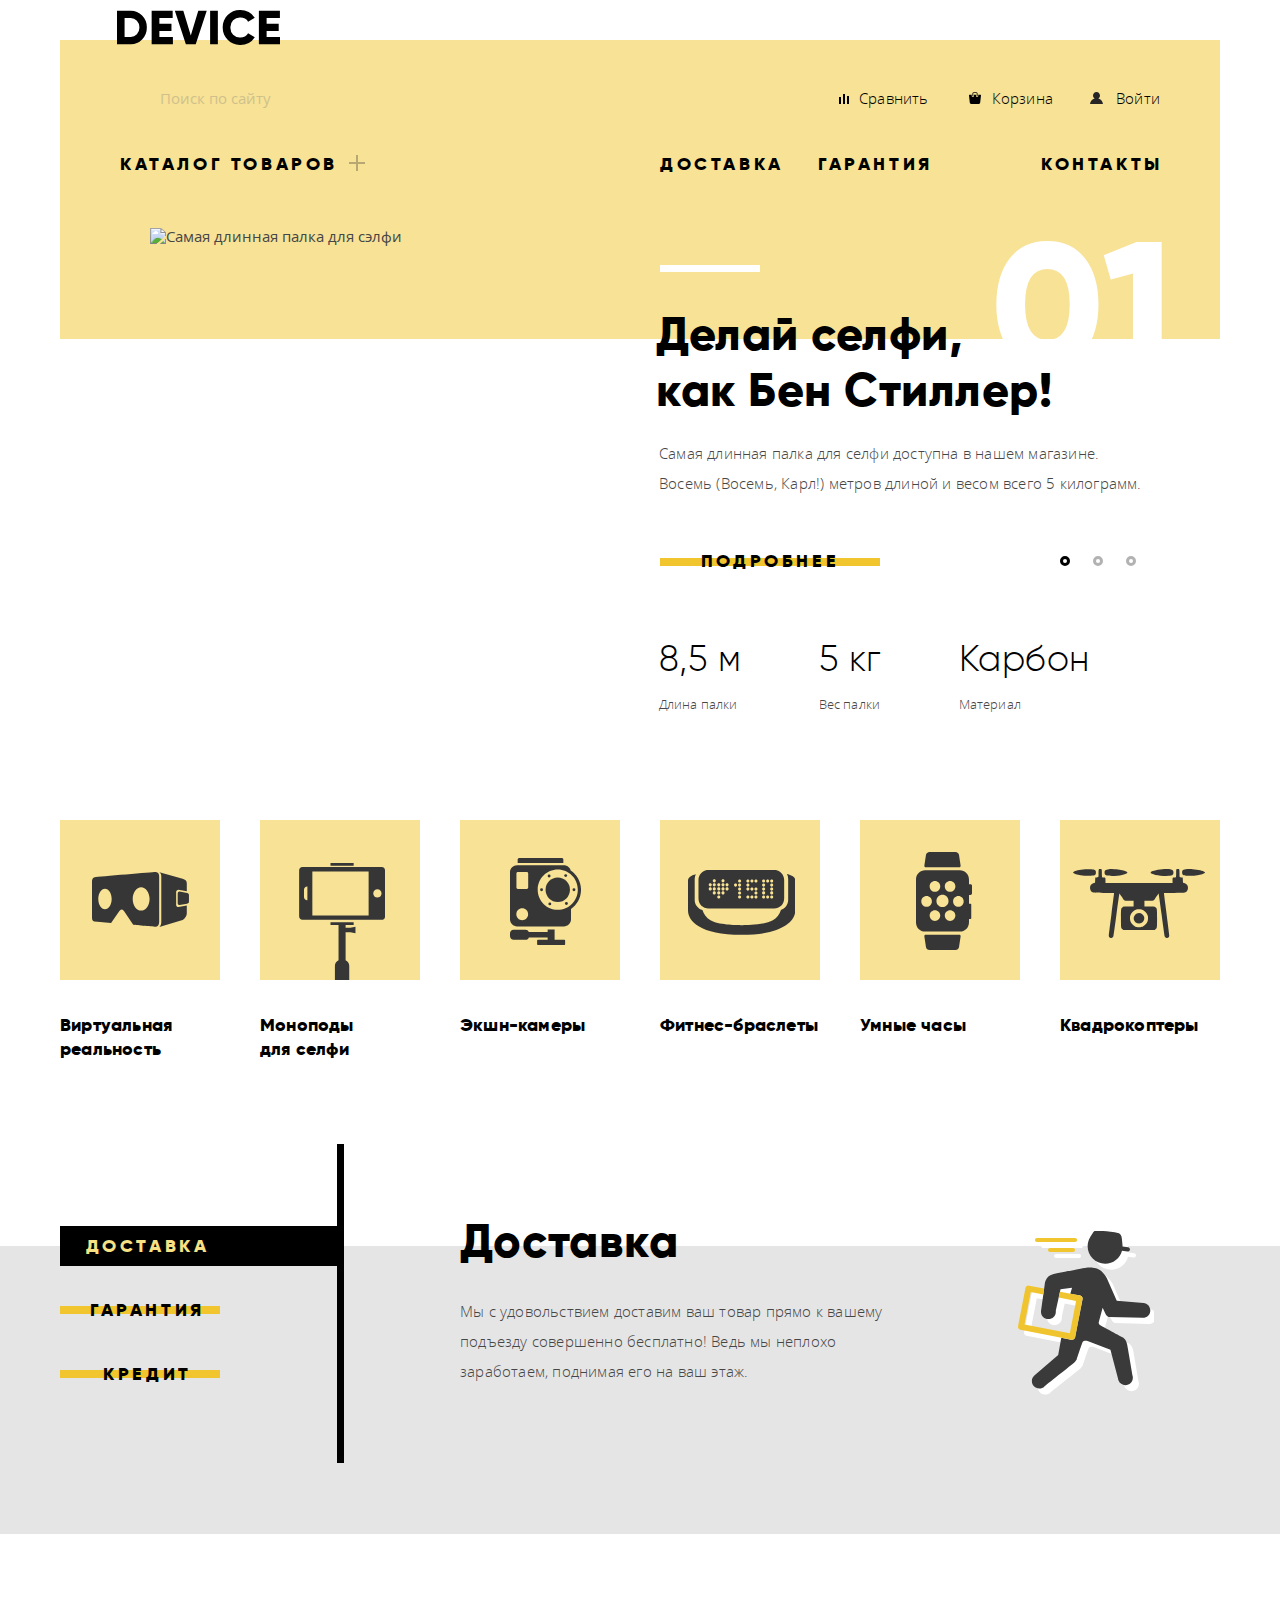
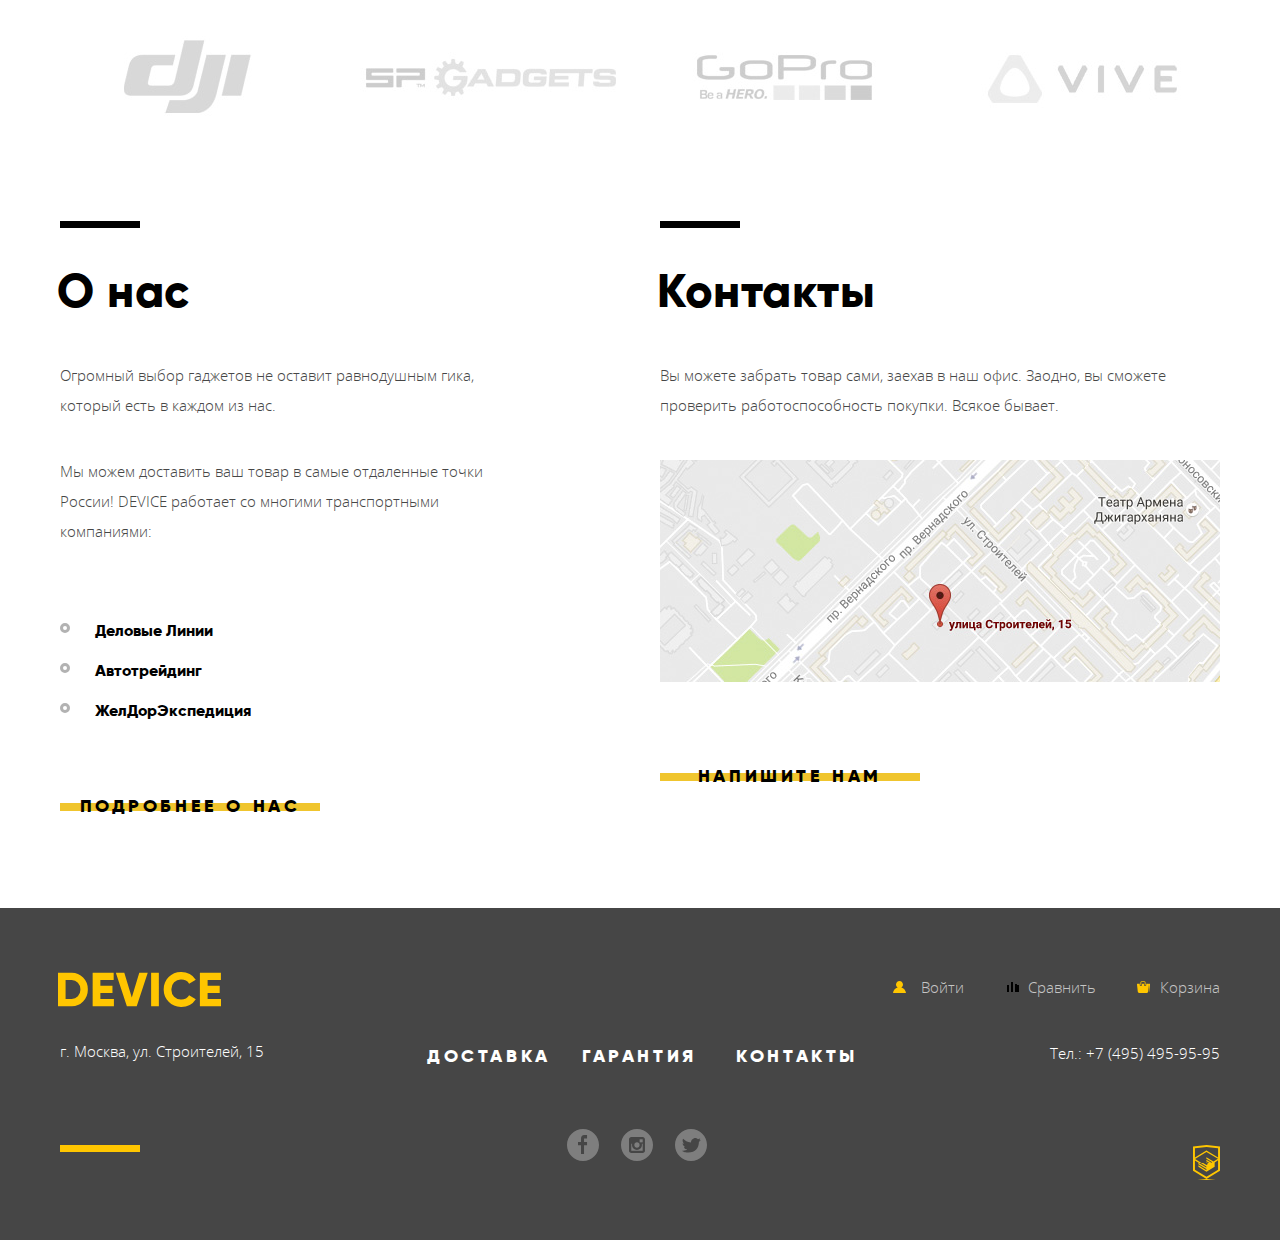
==== commit 078a5a1e: "Update index.html" ====
--- a/index.html
+++ b/index.html
@@ -16,14 +16,12 @@
   <input type="radio" id="services-btn-3" name="services-toggle">
   <header class="index-header container">
     <div class="center clearfix">
-      <a class="logo">
-          DEVICE
-      </a>
+      <a><img src="img/logo.svg" class="logo"></a>
       <form class="search-form" action="https://echo.htmlacademy.ru" method="post">
         <input class="search-form-field" type="search" name="search" placeholder="Поиск по сайту">
         <input type="submit" name="submit" value="Найти">
       </form>
-      <div class="user-block">
+      <div class="user-block index">
         <a class="enter" href="login.html">Войти</a>
         <a class="basket" href="basket.html">Корзина</a>
         <a class="compare" href="compare.html">Сравнить</a>
@@ -62,7 +60,7 @@
         </li>
       </ul>
       <section class="main-item slider-first clearfix" id="slide-1">
-        <img src="img/slider-1-png.jpg" width="384" height="486" alt="Самая длинная палка для сэлфи">
+        <img src="img/slider-1.png.png" width="384" height="486" alt="Самая длинная палка для сэлфи">
         <div class="main-description">
           <span class="number-slide">01</span>
           <h2>
@@ -93,7 +91,7 @@
         </div>
       </section>
       <section class="main-item slider-second clearfix" id="slide-2">
-        <img src="img/slider-2-png.jpg" width="345" height="485" alt="Мотивирующий фитнесс-браслет">
+        <img src="img/slider-2.png.png" width="345" height="485" alt="Мотивирующий фитнесс-браслет">
         <div class="main-description">
           <span class="number-slide">02</span>
           <h2>
@@ -114,7 +112,7 @@
         </div>
       </section>
       <section class="main-item slider-third clearfix" id="slide-3">
-        <img src="img/slider-3-png.jpg" width="526" height="334" alt="Квадрокоптер с лазером">
+        <img src="img/slider-3.png.png" width="526" height="334" alt="Квадрокоптер с лазером">
         <div class="main-description">
           <span class="number-slide">03</span>
           <h2>
@@ -277,7 +275,7 @@
     <div class="container clearfix">
       <div class="footer-left">
         <a>
-          <img src="img/logo.svg" class="logo-footer">
+          <img src="img/logo-footer.svg" class="logo-footer" alt="логотип DEVICE">
         </a>
         <p>
           г. Москва, ул. Строителей, 15
@@ -291,15 +289,15 @@
         </div>
         <div class="footer-social">
           <a class="social-btn social-btn-fb" href="https://www.facebook.com/device-shop/">
-            <img src="img/invalid-name1.svg" class="layer">Фейсбук</a>
+            <img src="img/invalid-name1.svg" class="layer" alt="Facebook">Фейсбук</a>
           <a class="social-btn social-btn-inst" href="https://www.instagram.com/device-shop/">
-            <img src="img/invalid-name2.svg" class="layer">Инстаграм</a>
+            <img src="img/invalid-name2.svg" class="layer" alt="Instagram">Инстаграм</a>
           <a class="social-btn social-btn-tw" href="https://twitter.com/device-shop/">
-            <img src="img/invalid-name3.svg" class="layer">Твиттер</a>
+            <img src="img/invalid-name3.svg" class="layer" alt="Twitter">Твиттер</a>
         </div>
       </div>
       <div class="footer-right">
-        <div class="footer-user-block">
+        <div class="footer-user-block index">
           <a class="footer-login" href="login.html">Войти</a>
           <a class="footer-compare" href="compare.html">Сравнить</a>
           <a class="footer-basket" href="basket.html">Корзина</a>
@@ -334,6 +332,6 @@
   <div class="modal-map" id="yandex-map">
     <button class="modal-close" type="button">Закрыть</button>
   </div>
-    <script type="text/javascript" charset="utf-8" async src="js/script-min.js"></script>
+  <script type="text/javascript" charset="utf-8" async src="js/script-min.js"></script>
 </body>
 </html>
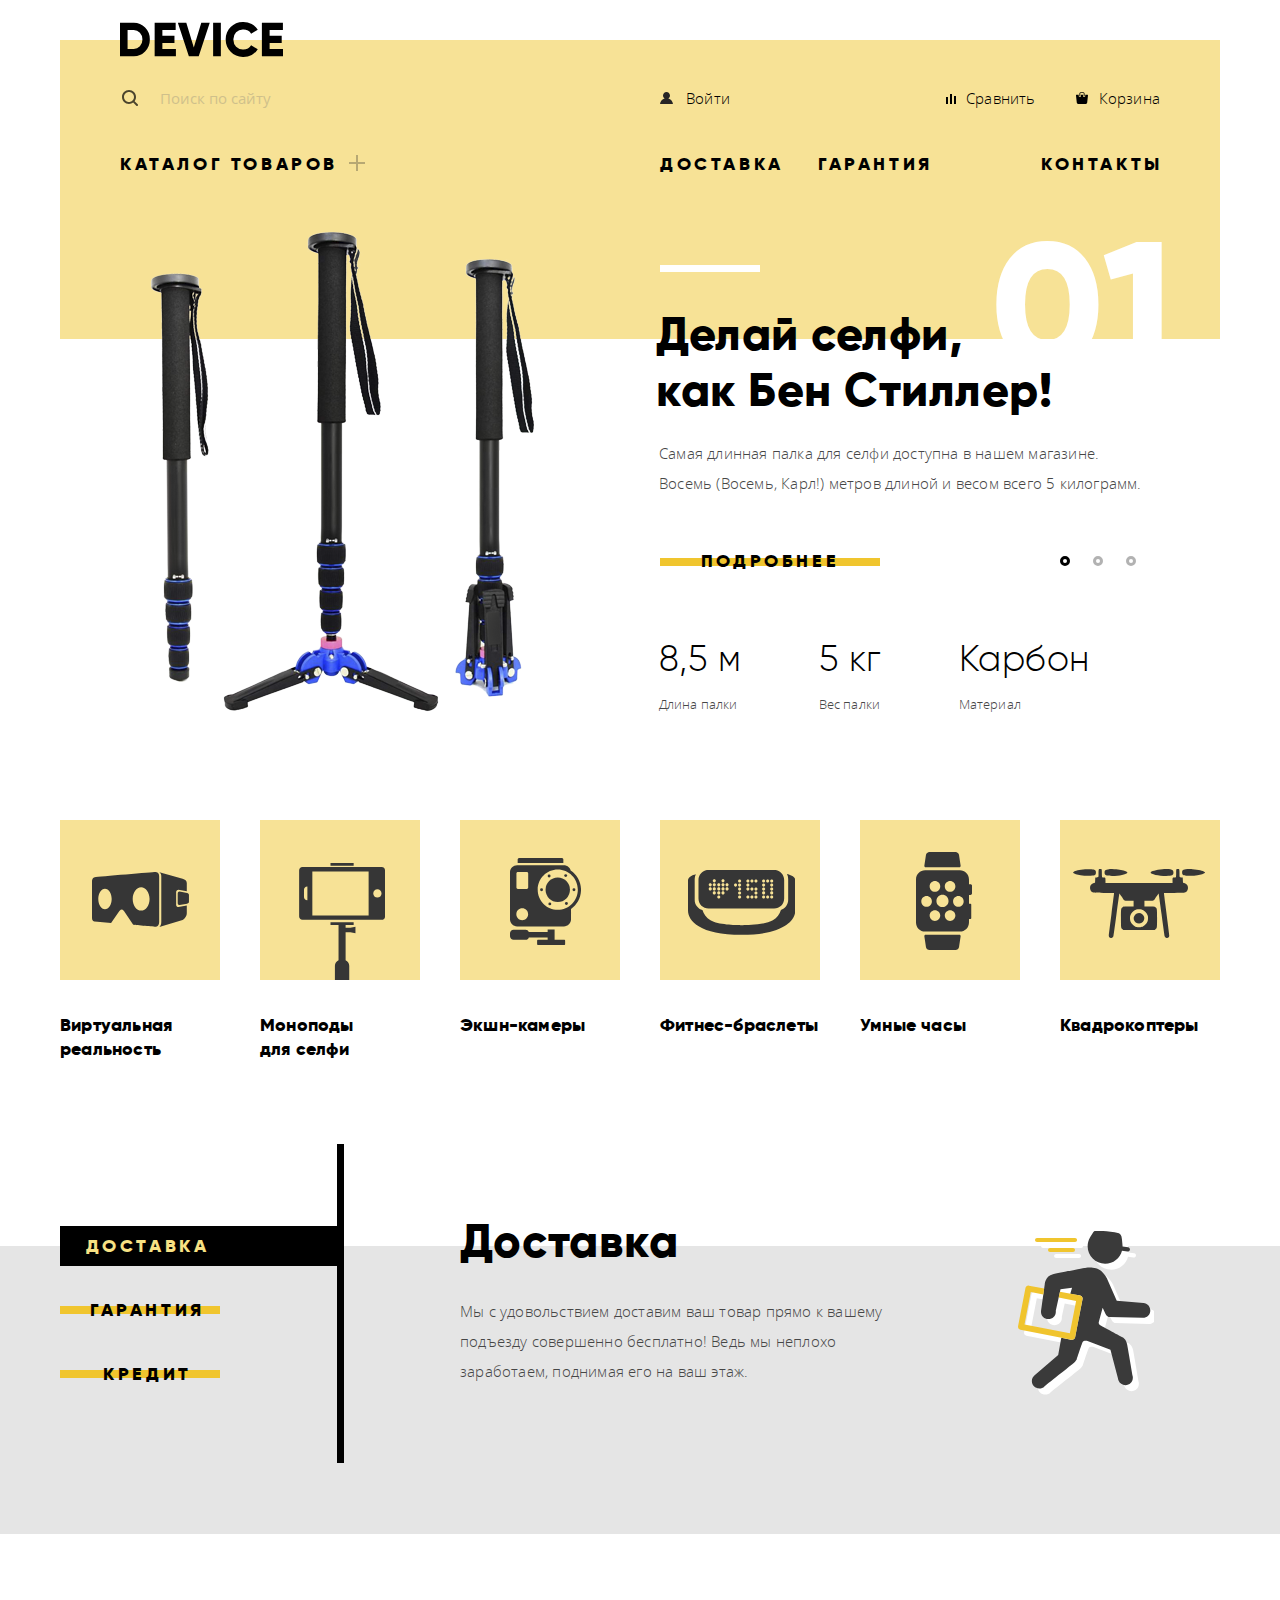
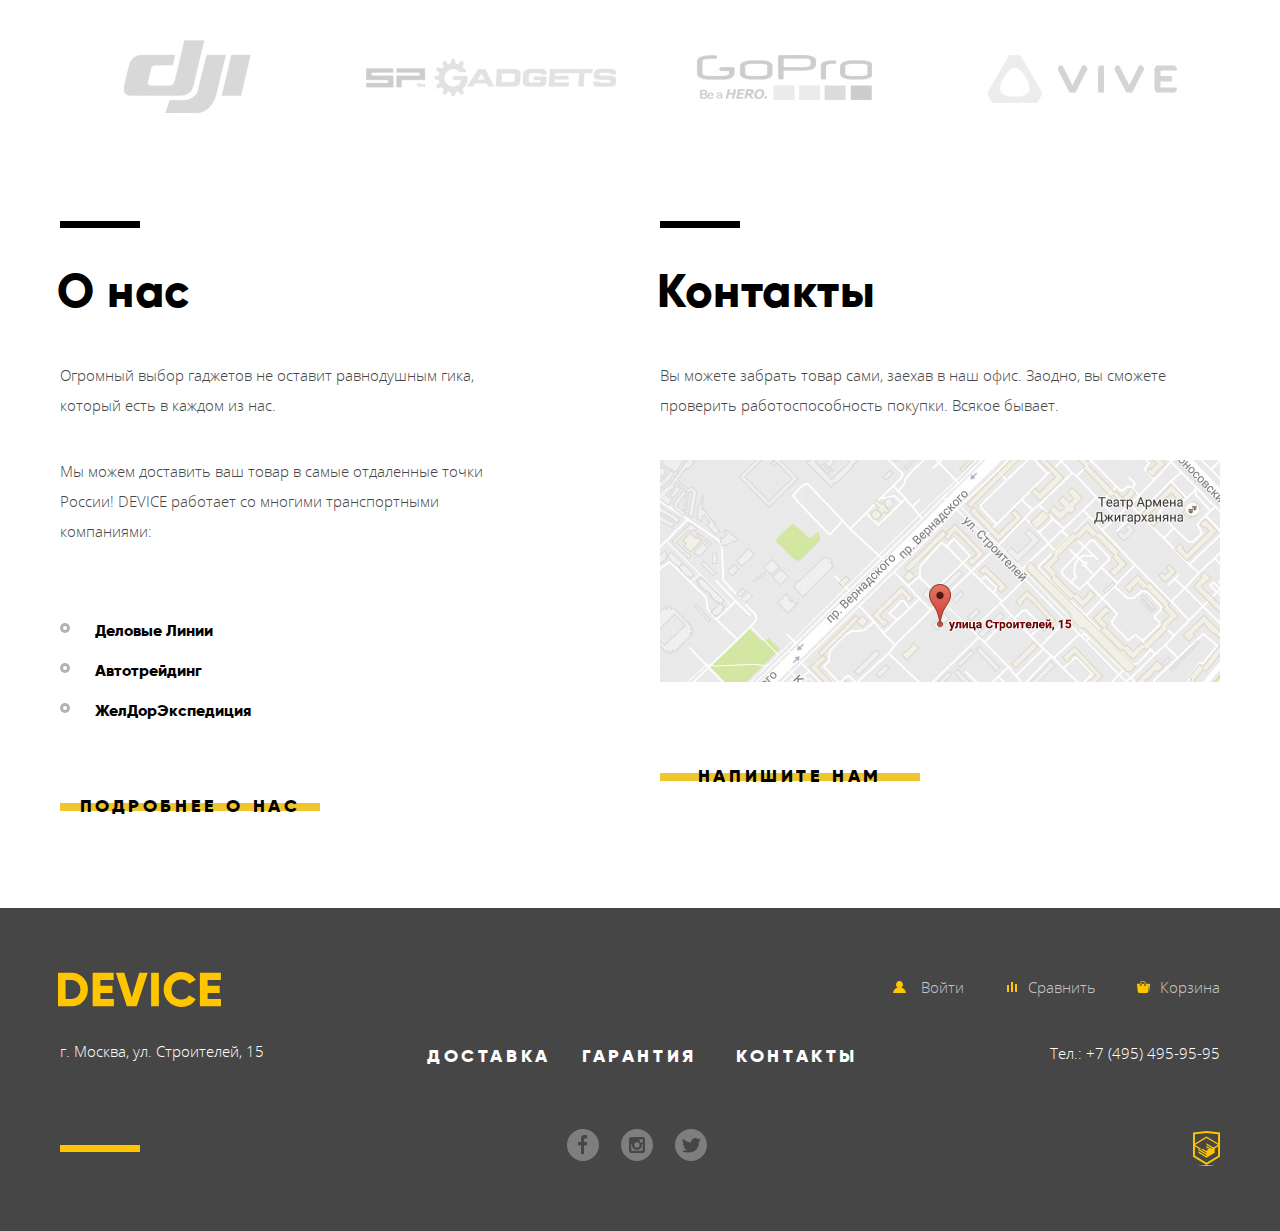
==== commit 61ea7e92: "Update index.html" ====
--- a/index.html
+++ b/index.html
@@ -16,7 +16,7 @@
   <input type="radio" id="services-btn-3" name="services-toggle">
   <header class="index-header container">
     <div class="center clearfix">
-      <a><img src="img/logo.svg" class="logo"></a>
+      <a><img src="img/logo.svg" class="logo" alt="логотип DEVICE" width:"163px" height="35px"></a>
       <form class="search-form" action="https://echo.htmlacademy.ru" method="post">
         <input class="search-form-field" type="search" name="search" placeholder="Поиск по сайту">
         <input type="submit" name="submit" value="Найти">
@@ -265,7 +265,7 @@
           проверить работоспособность покупки. Всякое бывает.
         </p>
         <a class="map" href="https://yandex.ru/maps/?um=constructor:RDUQfAdTpPxf2D-3Zi5kxJBx49zXnQ6N&amp;source=constructorStatic" target="_blank">
-          <img src="img/map-jpg.jpg"  alt="yandex-map">
+          <img src="img/map-jpg.jpg"  alt="yandex-map" width:"560px" height="222px">
         </a>
         <a class="write-us-btn device-btn" href="write-us.html">Напишите нам</a>
       </section>
@@ -275,7 +275,7 @@
     <div class="container clearfix">
       <div class="footer-left">
         <a>
-          <img src="img/logo-footer.svg" class="logo-footer" alt="логотип DEVICE">
+          <img src="img/logo-footer.svg" class="logo-footer" alt="логотип DEVICE" width:"163px" height="35px">
         </a>
         <p>
           г. Москва, ул. Строителей, 15
@@ -289,11 +289,11 @@
         </div>
         <div class="footer-social">
           <a class="social-btn social-btn-fb" href="https://www.facebook.com/device-shop/">
-            <img src="img/invalid-name1.svg" class="layer" alt="Facebook">Фейсбук</a>
+            <img src="img/invalid-name1.svg" class="layer" alt="Facebook" width:"32px" height="32px">Фейсбук</a>
           <a class="social-btn social-btn-inst" href="https://www.instagram.com/device-shop/">
-            <img src="img/invalid-name2.svg" class="layer" alt="Instagram">Инстаграм</a>
+            <img src="img/invalid-name2.svg" class="layer" alt="Instagram" width:"32px" height="32px">Инстаграм</a>
           <a class="social-btn social-btn-tw" href="https://twitter.com/device-shop/">
-            <img src="img/invalid-name3.svg" class="layer" alt="Twitter">Твиттер</a>
+            <img src="img/invalid-name3.svg" class="layer" alt="Twitter" width:"32px" height="32px">Твиттер</a>
         </div>
       </div>
       <div class="footer-right">
--- a/css/style.css
+++ b/css/style.css
@@ -83,14 +83,9 @@
 
 .logo {
   position: absolute;
-  top: -30px;
-  left: 57px;
+  top: -18px;
+  left: 60px;
   z-index: 0;
-  font-size: 48px;
-  font-family:"Gilroy","Arial",sans-serif;
-  color: #000000;
-  text-decoration: none;
-  letter-spacing: .01em;
 }
 
 .logo[href]:hover,body {
@@ -132,7 +127,7 @@
   border: none;
   border-top: 2px solid transparent;
   border-bottom: 2px solid transparent;
-  opacity:0.3;
+  opacity: 0.3;
 }
 
 .search-form input[type=search]::-ms-clear {
@@ -144,7 +139,7 @@
 }
 
 .search-form input[type=search]:focus {
-  border-bottom: 2px solid #000;
+  border-bottom: 2px solid #000000;
   outline: none;
   opacity: 1;
 }
@@ -155,17 +150,17 @@
   min-height: 49px;
   margin-left: -4px;
   background-color: #f7e296;
-  border: 2px solid #000;
+  border: 2px solid #000000;
   outline: none;
   cursor: pointer;
 }
 
-.search-form input[type=submit]:hover{
-  color:#ffffff;
-  background-color:#000000;
-}
-
-.search-form input[type=submit]:active{
+.search-form input[type=submit]:hover {
+  color: #ffffff;
+  background-color: #000000;
+}
+
+.search-form input[type=submit]:active {
   color: rgba(255,255,255,.3);
 }
 
@@ -176,7 +171,6 @@
 
 .user-block {
   float: right;
-  width: 500px;
   margin-top: 6px;
 
   font-family: "Opensans", "Arial", sans-serif;
@@ -188,6 +182,11 @@
   letter-spacing: 0.2px;
   text-align: left;
   color: #000000;
+}
+
+.user-block.index {
+  width: 500px;
+
 }
 
 .user-block a {
@@ -209,6 +208,10 @@
 a.exit {
   margin-left: 20px;
   padding-left: 0;
+}
+
+a.exit.header {
+  margin-right: 20px;
 }
 
 .enter::before {
@@ -518,7 +521,7 @@
 .main-description p {
   width: 485px;
   margin: 0;
-  font-family: OpenSans;
+  font-family: "Opensans", "Arial", sans-serif;
   font-size: 15px;
   font-weight: 300;
   font-style: normal;
@@ -544,7 +547,7 @@
   position: relative;
   display: inline-block;
   padding: 9px 5px;
-  font-family: Gilroy;
+  font-family: "Gilroy", "Arial", sans-serif;
   font-size: 18px;
   font-weight: 800;
   font-style: normal;
@@ -658,7 +661,7 @@
 }
 
 .type-item-link:active {
-  color: rgba(0,0,0,.3);
+  color: rgba(0,0,0,0.3);
 }
 
 .type-block {
@@ -963,8 +966,8 @@
 }
 
 .contacts img {
-    margin-top: 10px;
-    margin-bottom: 5px;
+  margin-top: 10px;
+  margin-bottom: 5px;
 }
 
 .contacts .write-us-btn {
@@ -1109,42 +1112,18 @@
   margin-bottom: 36px;
 }
 
+.footer-user-block.index {
+  float: right;
+}
+
 .footer-user-block.catalog {
   float: right;
   width: 500px;
   font-family: "Opensans", "Arial", sans-serif;
-  margin-right: 16px;
 }
 
 .footer-user-block.catalog:first-child {
   margin-right: 10px;
-}
-
-.user-block {
-  float: right;
-  width: 500px;
-  margin-top: 6px;
-
-  font-family: "Opensans", "Arial", sans-serif;
-  font-size: 15px;
-  font-weight: 300;
-  font-style: normal;
-  font-stretch: normal;
-  line-height: 2;
-  letter-spacing: 0.2px;
-  text-align: left;
-  color: #000000;
-}
-
-.user-block a {
-    position: relative;
-    float: right;
-    margin-left: 37px;
-    padding-left: 26px;
-    line-height: 36px;
-    color: #000000;
-    text-decoration: none;
-    letter-spacing: 0.2px;
 }
 
 .footer-user-block a {
@@ -1155,15 +1134,21 @@
   text-decoration: none;
 }
 
-.footer-enter {
-  margin-left:
-}
-
-.footer-user-block+.exit {
+.footer-user-block.index a:nth-child(1) {
   margin-left: 0;
 }
 
-.footer-user-block a:first-child {
+.footer-user-block a:first-child:before {
+  content: "";
+  position: absolute;
+  top: 10px;
+  left: -3px;
+  width: 13px;
+  height: 12px;
+  background-image: url(../img/user-footer.svg);
+}
+
+.footer-user-block.catalog a:nth-child(2) {
   margin-left: 0;
 }
 
@@ -1186,7 +1171,7 @@
 .footer-compare::before {
   top: 10px;
   left: 4px;
-  width: 12px;
+  width: 10px;
   height: 10px;
   background-image: url(../img/compare-footer.svg);
 }
@@ -1208,7 +1193,7 @@
 }
 
 .telephone {
-  margin-bottom: 56px;
+  margin-bottom: 42px;
   font-family: OpenSans, "Arial", sans-serif;
   font-size: 15px;
   font-weight: 300;
@@ -1230,10 +1215,6 @@
   width: 27px;
   height: 35px;
   background-image: url(../img/logo-html.svg);
-}
-
-.copyright.footer a{
-  margin-top: -15px;
 }
 
 .copyright a:hover {
@@ -1285,6 +1266,9 @@
   background-color: #f0c52e;
 }
 
+.modal-close:hover::after,.modal-close:hover::before {
+  background-color: #f0c52e;
+}
 
 .modal-close:active,.modal-map .modal-close:active {
   opacity: 0.1;
@@ -1323,7 +1307,7 @@
   vertical-align: baseline;
 }
 
-.form-write-us-email input,.form-write-us-letter textarea,.form-write-us-name input{
+.form-write-us-email input,.form-write-us-letter textarea,.form-write-us-name input {
   margin-top: 13px;
   font-size: 14px;
   line-height: 18px;
@@ -1344,7 +1328,7 @@
   margin-right: 40px;
 }
 
-.form-write-us-letter textarea{
+.form-write-us-letter textarea {
   width: 740px;
   height: 124px;
   padding: 16px 20px;
@@ -1379,8 +1363,6 @@
 
 .modal-show {
   display: block;
-  -webkit-animation: modal-open .6s ease-in-out;
-  animation: modal-open .6s ease-in-out
 }
 
 .modal-error {
@@ -1398,7 +1380,6 @@
 }
 
 .catalog-header .logo {
-  top: -28px;
   left: 60px;
 }
 
@@ -1573,10 +1554,15 @@
   content: "";
   position: absolute;
   top: 5px;
-  left: 0;
+  left: 6px;
   width: 11px;
   height: 10px;
   }
+
+  .catalog-sort .btn-up::before {
+    left: 17px;
+  }
+
 .catalog-sort .btn-down::before {
   background-image: url(../img/icon-down-dir.svg);
 }
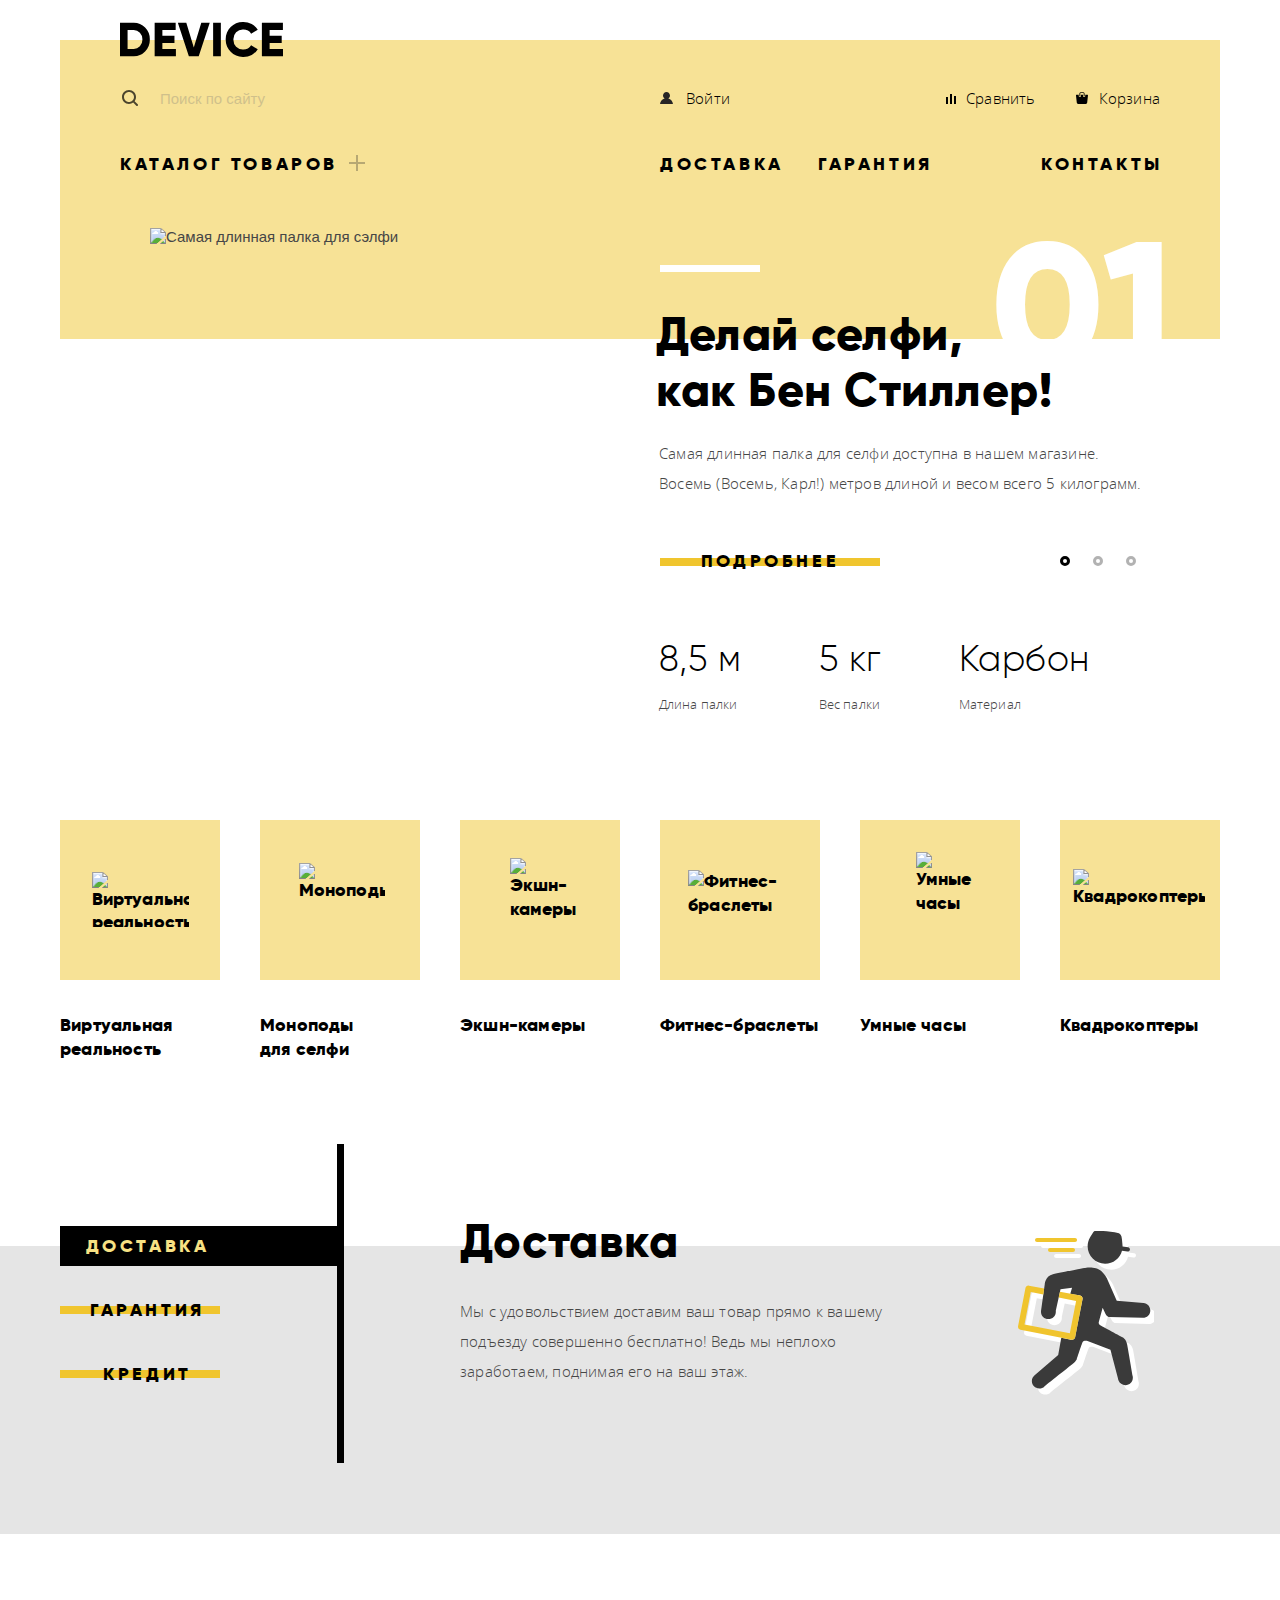
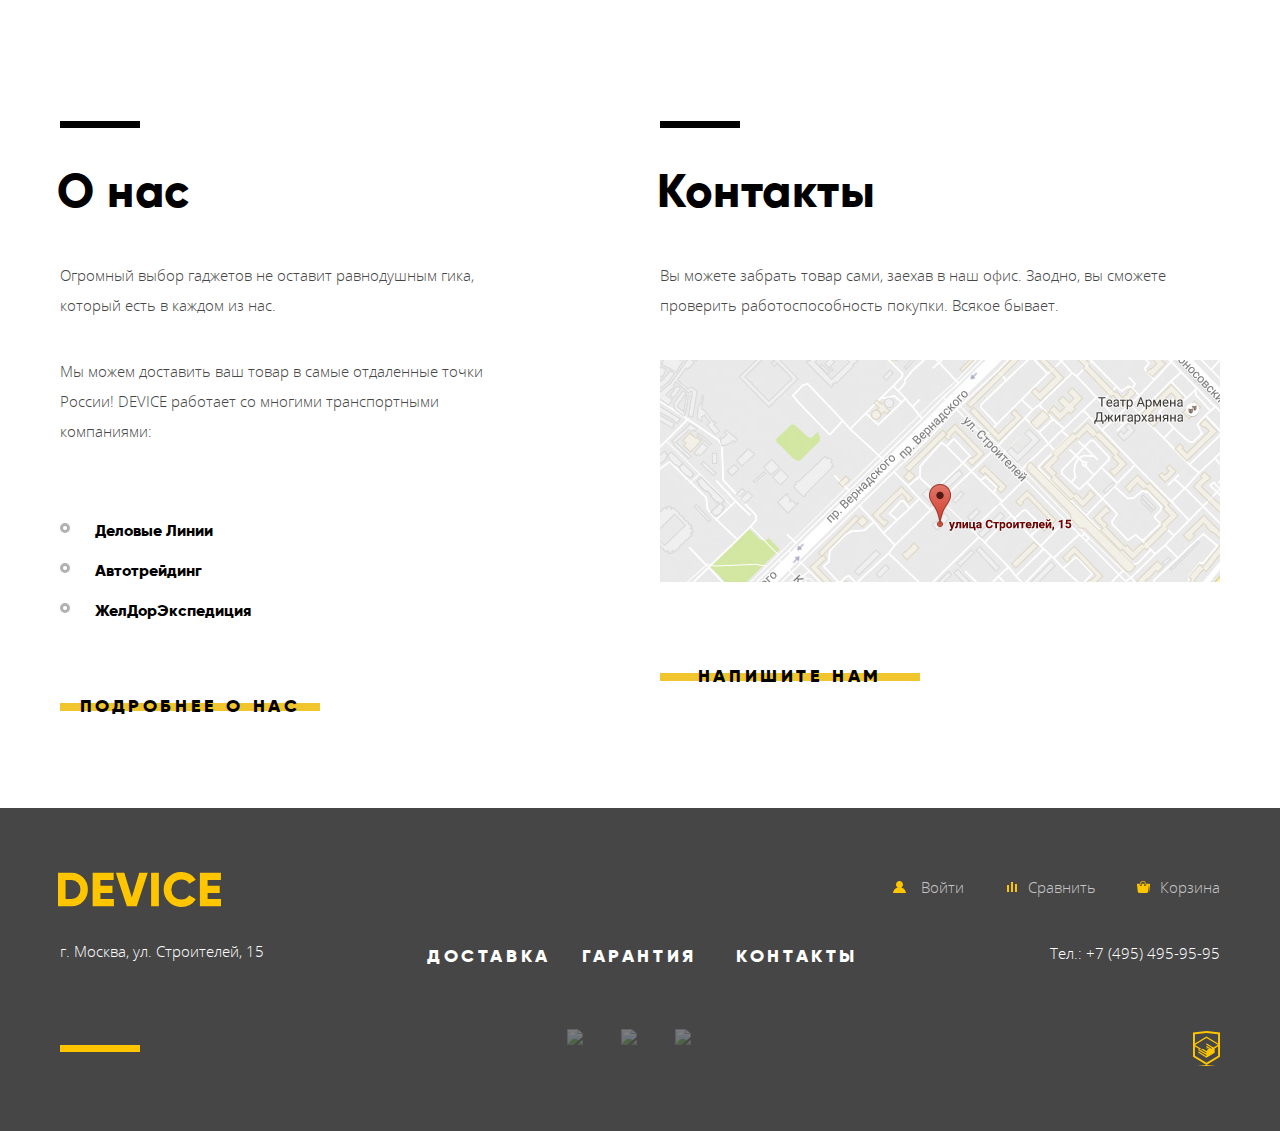
==== commit 48edad91: "Update index.html" ====
--- a/index.html
+++ b/index.html
@@ -16,7 +16,7 @@
   <input type="radio" id="services-btn-3" name="services-toggle">
   <header class="index-header container">
     <div class="center clearfix">
-      <a><img src="img/logo.svg" class="logo" alt="логотип DEVICE" width:"163px" height="35px"></a>
+      <a><img src="img/logo.svg" class="logo" alt="логотип DEVICE" width="163" height="35"></a>
       <form class="search-form" action="https://echo.htmlacademy.ru" method="post">
         <input class="search-form-field" type="search" name="search" placeholder="Поиск по сайту">
         <input type="submit" name="submit" value="Найти">
@@ -60,8 +60,8 @@
         </li>
       </ul>
       <section class="main-item slider-first clearfix" id="slide-1">
-        <img src="img/slider-1.png.png" width="384" height="486" alt="Самая длинная палка для сэлфи">
-        <div class="main-description">
+        <img src="img/slider1-selfi-Ben.png" width="384" height="486" alt="Самая длинная палка для сэлфи">
+        <div class="main-description first">
           <span class="number-slide">01</span>
           <h2>
             Делай селфи,<br>
@@ -91,8 +91,8 @@
         </div>
       </section>
       <section class="main-item slider-second clearfix" id="slide-2">
-        <img src="img/slider-2.png.png" width="345" height="485" alt="Мотивирующий фитнесс-браслет">
-        <div class="main-description">
+        <img src="img/slider2-bracelet.png" width="345" height="485" alt="Мотивирующий фитнесс-браслет">
+        <div class="main-description second">
           <span class="number-slide">02</span>
           <h2>
             Худеем<br>
@@ -112,15 +112,17 @@
         </div>
       </section>
       <section class="main-item slider-third clearfix" id="slide-3">
-        <img src="img/slider-3.png.png" width="526" height="334" alt="Квадрокоптер с лазером">
-        <div class="main-description">
+        <img src="img/slider3-quadrocopter.png" width="526" height="334" alt="Квадрокоптер с лазером">
+        <div class="main-description third">
           <span class="number-slide">03</span>
           <h2>
-            Порхает как бабочка,<br>
+            Порхает как бабочка,
             жалит как пчела!
           </h2>
           <p>
-            Этот обычный, на первый взгляд, квадрокоптер оснащен<br>
+            Этот обычный, на первый взгляд, квадрокоптер оснащен
+          </p>
+          <p>
             мощным лазером, замаскированным под стандартную камеру.
           </p>
           <a class="device-btn" href="main-quadrocopter.html">Подробнее</a>
@@ -140,38 +142,38 @@
     <section class="type-items container">
       <a class="type-item-link" href="virtual.html">
         <div class="type-block m-type-block-virtual">
-          <img src="img/popular-1.svg" width="97" height="55" alt="virtual">
+          <img src="img/item1-virtual.svg" width="97" height="55" alt="Виртуальная реальность">
         </div>
         Виртуальная реальность
       </a>
       <a class="type-item-link" href="monopods.html">
         <div class="type-block m-type-block-selfie">
-          <img src="img/popular-2.svg" width="86" height="117" alt="monopods">
-        </div>
-        Моноподы<br>
-        для селфи
+          <img src="img/item2-monopods.svg" width="86" height="117" alt="Моноподы">
+        </div>
+        Моноподы
+      <div>для селфи</div>
       </a>
       <a class="type-item-link" href="cameras.html">
         <div class="type-block m-type-block-cameras">
-          <img src="img/popular-3.svg" width="71" height="87" alt="cameras">
+          <img src="img/item3-cameras.svg" width="71" height="87" alt="Экшн-камеры">
         </div>
         Экшн-камеры
       </a>
       <a class="type-item-link" href="bracelets.html">
         <div class="type-block m-type-block-bracelets">
-          <img src="img/popular-4.svg" width="107" height="65" alt="bracelets">
+          <img src="img/item4-bracelets.svg" width="107" height="65" alt="Фитнес-браслеты">
         </div>
         Фитнеc-браслеты
       </a>
       <a class="type-item-link" href="clocks.html">
         <div class="type-block m-type-block-clocks">
-          <img src="img/popular-5.svg" width="56" height="98" alt="clocks">
+          <img src="img/item5-clocks.svg" width="56" height="98" alt="Умные часы">
         </div>
         Умные часы
       </a>
       <a class="type-item-link" href="quadrocopters.html">
         <div class="type-block m-type-block-quadro">
-          <img src="img/poppular-6.svg" width="132" height="69" alt="quadrocopters">
+          <img src="img/item6-quadrocopters.svg" width="132" height="69" alt="Квадрокоптеры">
         </div>
         Квадрокоптеры
       </a>
@@ -217,20 +219,16 @@
     </section>
     <section class="partners container">
       <a class="partner-link" href="http://www.dji.com/">
-        <img src="img/logo-1-brends.jpg" width="260" height="100" alt="dji">
-        <img src="img/logo-1-jpg.jpg" width="260" height="100" alt="dji-color">
+        <img src="img/brends -logo1.jpg" width="260" height="100" alt="dji-color">
       </a>
       <a class="partner-link" href="http://www.sp-gadgets.com/">
-        <img src="img/logo-2-brends.jpg" width="260" height="100" alt="sp-gadgets">
-        <img src="img/logo-2-jpg.jpg" width="260" height="100" alt="sp-gadgets-color">
+        <img src="img/brends -logo2.jpg" width="260" height="100" alt="sp-gadgets-color">
       </a>
       <a class="partner-link" href="http://gopro.ru/">
-        <img src="img/logo-3-brends.jpg" width="260" height="100" alt="go-pro">
-        <img src="img/logo-3-jpg.jpg" width="260" height="100" alt="go-pro-color">
+        <img src="img/brends -logo3.jpg" width="260" height="100" alt="go-pro-color">
       </a>
       <a class="partner-link" href="https://www.htcvive.com/">
-        <img src="img/logo-4-brends.jpg" width="260" height="100" alt="vive">
-        <img src="img/logo-4-jpg.jpg" width="260" height="100" alt="vive-color">
+        <img src="img/brends -logo4.jpg" width="260" height="100" alt="vive-color">
       </a>
     </section>
     <section class="about-company container clearfix">
@@ -265,7 +263,7 @@
           проверить работоспособность покупки. Всякое бывает.
         </p>
         <a class="map" href="https://yandex.ru/maps/?um=constructor:RDUQfAdTpPxf2D-3Zi5kxJBx49zXnQ6N&amp;source=constructorStatic" target="_blank">
-          <img src="img/map-jpg.jpg"  alt="yandex-map" width:"560px" height="222px">
+          <img src="img/map-jpg.jpg"  alt="yandex-map" width="560" height="222">
         </a>
         <a class="write-us-btn device-btn" href="write-us.html">Напишите нам</a>
       </section>
@@ -275,7 +273,7 @@
     <div class="container clearfix">
       <div class="footer-left">
         <a>
-          <img src="img/logo-footer.svg" class="logo-footer" alt="логотип DEVICE" width:"163px" height="35px">
+          <img src="img/logo-footer.svg" class="logo-footer" alt="логотип DEVICE" width="163" height="35">
         </a>
         <p>
           г. Москва, ул. Строителей, 15
@@ -289,11 +287,11 @@
         </div>
         <div class="footer-social">
           <a class="social-btn social-btn-fb" href="https://www.facebook.com/device-shop/">
-            <img src="img/invalid-name1.svg" class="layer" alt="Facebook" width:"32px" height="32px">Фейсбук</a>
+            <img src="img/social-icon-facebook.svg" class="layer" alt="Facebook" width="32" height="32">Фейсбук</a>
           <a class="social-btn social-btn-inst" href="https://www.instagram.com/device-shop/">
-            <img src="img/invalid-name2.svg" class="layer" alt="Instagram" width:"32px" height="32px">Инстаграм</a>
+            <img src="img/social-icon-instagram.svg" class="layer" alt="Instagram" width="32" height="32">Инстаграм</a>
           <a class="social-btn social-btn-tw" href="https://twitter.com/device-shop/">
-            <img src="img/invalid-name3.svg" class="layer" alt="Twitter" width:"32px" height="32px">Твиттер</a>
+            <img src="img/social-icon-twitter.svg" class="layer" alt="Twitter" width="32" height="32">Твиттер</a>
         </div>
       </div>
       <div class="footer-right">
@@ -306,7 +304,7 @@
           Тел.: +7 (495) 495-95-95
         </div>
         <div class="copyright">
-          <a href="https://htmlacademy.ru">HTML Academy</a>
+          <a href="https://htmlacademy.ru/intensive/htmlcss">HTML Academy</a>
         </div>
       </div>
     </div>
@@ -332,6 +330,6 @@
   <div class="modal-map" id="yandex-map">
     <button class="modal-close" type="button">Закрыть</button>
   </div>
-  <script type="text/javascript" charset="utf-8" async src="js/script-min.js"></script>
+  <script type="text/javascript" charset="utf-8" async src="js/script.js"></script>
 </body>
 </html>
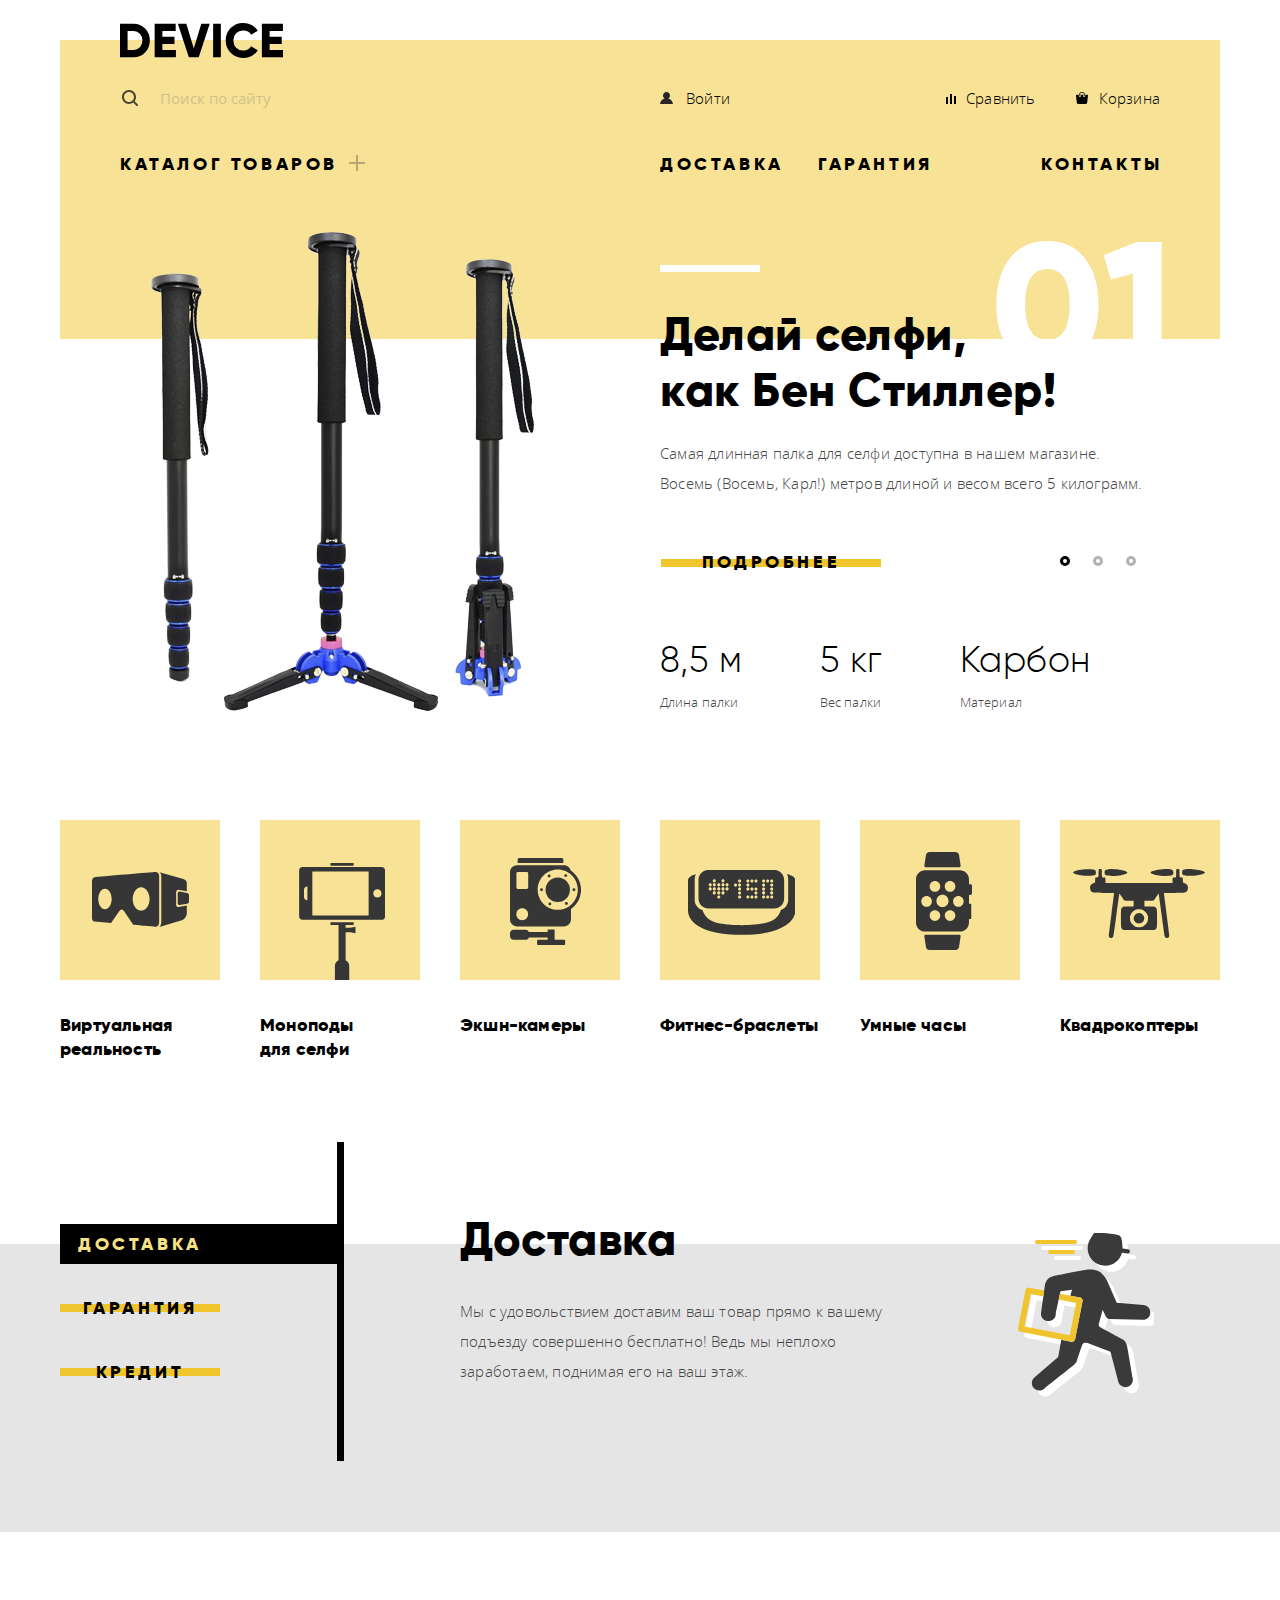
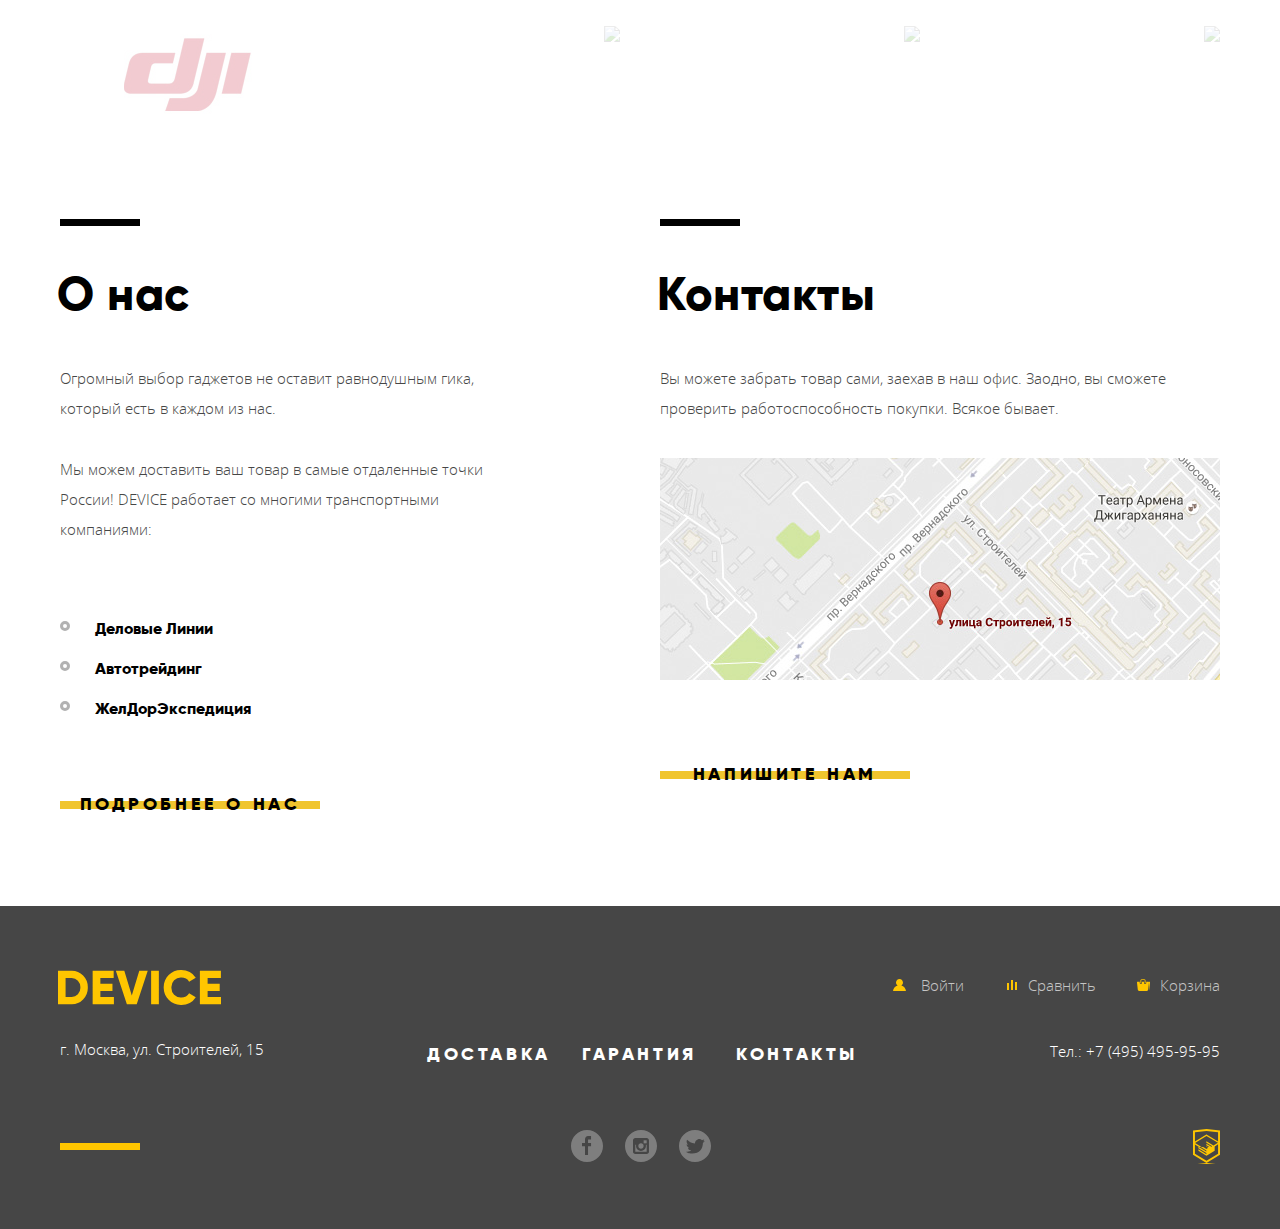
==== commit 61387bf5: "Update index.html" ====
--- a/index.html
+++ b/index.html
@@ -219,16 +219,16 @@
     </section>
     <section class="partners container">
       <a class="partner-link" href="http://www.dji.com/">
-        <img src="img/brends -logo1.jpg" width="260" height="100" alt="dji-color">
+        <img src="img/brends-logo1.jpg" width="260" height="100" alt="dji-color">
       </a>
       <a class="partner-link" href="http://www.sp-gadgets.com/">
-        <img src="img/brends -logo2.jpg" width="260" height="100" alt="sp-gadgets-color">
+        <img src="img/brends-logo2.jpg" width="260" height="100" alt="sp-gadgets-color">
       </a>
       <a class="partner-link" href="http://gopro.ru/">
-        <img src="img/brends -logo3.jpg" width="260" height="100" alt="go-pro-color">
+        <img src="img/brends-logo3.jpg" width="260" height="100" alt="go-pro-color">
       </a>
       <a class="partner-link" href="https://www.htcvive.com/">
-        <img src="img/brends -logo4.jpg" width="260" height="100" alt="vive-color">
+        <img src="img/brends-logo4.jpg" width="260" height="100" alt="vive-color">
       </a>
     </section>
     <section class="about-company container clearfix">
--- a/css/style.css
+++ b/css/style.css
@@ -1,52 +1,40 @@
 body {
-  min-width: 1240px;
+  min-width: 1200px;
   font-weight: 400;
   font-size: 15px;
-  font-family:"Opensans", "Arial", sans-serif;
+  font-family: "Opensans", "Arial", sans-serif;
 }
 
 @font-face {
-  font-family:'Gilroy';
-  src: url('../web/gilroyextrabold.woff2') format('woff2');
-  src: url('../web/gilroyextrabold.woff') format('woff');
+  font-family:"Gilroy";
+  src: url("../fonts/gilroyextrabold.woff2") format("woff2");
+  src: url("../fonts/gilroyextrabold.woff") format("woff");
   font-weight: 800;
   font-style: normal;
 }
 
 @font-face {
-  font-family:'Gilroy';
-  src: url('../web/gilroylight.woff2') format('woff2');
-  src: url('../web/gilroylight.woff') format('woff');
+  font-family:"Gilroy";
+  src: url("../fonts/gilroylight.woff2") format("woff2");
+  src: url("../fonts/gilroylight.woff") format("woff");
   font-weight: 300;
   font-style: normal;
 }
 
 @font-face {
-  font-family:'Opensans';
-  src: url('../web/opensans.woff2') format('woff2');
-  src: url('../web/opensans.woff') format('woff');
+  font-family:"Opensans";
+  src: url("../fonts/opensans.woff2") format("woff2");
+  src: url("../fonts/opensans.woff") format("woff");
   font-weight: 400;
   font-style: normal;
 }
 
 @font-face {
-  font-family:'Opensans';
-  src: url('../web/opensanslight.woff2') format('woff2');
-  src: url('../web/opensanslight.woff') format('woff');
+  font-family:"Opensans";
+  src: url("../fonts/opensanslight.woff2") format("woff2");
+  src: url("../fonts/opensanslight.woff") format("woff");
   font-weight: 300;
   font-style: normal;
-}
-
-h1,h2 {
-  font-family: "Gilroy", "Arial", sans-serif;
-  font-size:47px;
-  font-weight: 800;
-  font-style: normal;
-  font-stretch: normal;
-  line-height: 1.19;
-  letter-spacing: 0.5px;
-  text-align: left;
-  color: #000000;
 }
 
 body>input[type=radio] {
@@ -59,7 +47,7 @@
 
 .clearfix::after {
   content: "";
-  display: table;
+  display: flex;
   clear: both;
 }
 
@@ -82,10 +70,8 @@
 }
 
 .logo {
-  position: absolute;
-  top: -18px;
-  left: 60px;
-  z-index: 0;
+  float: left;
+  margin-top: -51px;
 }
 
 .logo[href]:hover,body {
@@ -93,11 +79,11 @@
 }
 
 .logo[href]:active {
-  color:#666;
+  color: #666666;
 }
 
 .hidden {
-  display:none;
+  display: none;
 }
 
 .search-form {
@@ -186,7 +172,6 @@
 
 .user-block.index {
   width: 500px;
-
 }
 
 .user-block a {
@@ -261,6 +246,7 @@
   padding-left: 0;
   font-size: 0;
 }
+
 .main-nav li {
   display: inline-block;
   vertical-align: baseline;
@@ -301,14 +287,14 @@
 }
 
 .index-catalog::after {
-    content: "";
-    position: absolute;
-    top: 2px;
-    right: 0;
-    width: 16px;
-    height: 16px;
-    opacity: 0.3;
-    background-image: url(../img/plus.svg);
+  content: "";
+  position: absolute;
+  top: 2px;
+  right: 0;
+  width: 16px;
+  height: 16px;
+  opacity: 0.3;
+  background-image: url(../img/plus.svg);
 }
 
 .main-catalog>li:nth-of-type(2) {
@@ -360,8 +346,8 @@
   margin-right: 40px;
 }
 
-.catalog-add li:last-child{
-    display: block;
+.catalog-add li:last-child {
+  display: flex;
 }
 
 .catalog-add li,.slider-btn li{
@@ -391,11 +377,11 @@
 }
 
 .main-item {
-    position: relative;
-    top: -108px;
-    display: none;
-    min-height: 400px;
-    padding-right: 50px;
+  position: relative;
+  top: -108px;
+  display: none;
+  min-height: 400px;
+  padding-right: 50px;
 }
 
 .slider {
@@ -459,14 +445,22 @@
 }
 
 #main-item-btn-1:checked~.index-main #slide-1,#main-item-btn-2:checked~.index-main #slide-2,#main-item-btn-3:checked~.index-main #slide-3,#services-btn-1:checked~.index-main #services-courier,#services-btn-2:checked~.index-main #services-warranty,#services-btn-3:checked~.index-main #services-credit {
-  display:block
+  display: flex;
 }
 
 .main-description {
   position: relative;
-  float: right;
   width: 511px;
   padding-top: 35px;
+  margin-left: 126px;
+}
+
+.main-description.second {
+  margin-left: 139px;
+}
+
+.main-description.third {
+  margin-left: 43px;
 }
 
 .main-description::before {
@@ -502,7 +496,6 @@
   z-index: 2;
   margin-top: 41px;
   margin-bottom: 19px;
-  margin-left: -3px;
   font-family: "Gilroy", "Arial", sans-serif;
   font-size: 47px;
   font-weight: 800;
@@ -533,7 +526,7 @@
 }
 
 .main-description p:last-of-type {
-  margin-bottom: 43px;
+  margin-bottom: 44px;
 }
 
 .main-description a {
@@ -545,8 +538,10 @@
 
 .device-btn {
   position: relative;
-  display: inline-block;
-  padding: 9px 5px;
+  display: flex;
+  width: 220px;
+  justify-content: space-around;
+  padding: 9px 0;
   font-family: "Gilroy", "Arial", sans-serif;
   font-size: 18px;
   font-weight: 800;
@@ -556,13 +551,12 @@
   letter-spacing: 3.6px;
   color: #000000;
   vertical-align: top;
-  text-align: center;
   text-transform: uppercase;
   text-decoration: none;
 }
 
 .device-btn:active {
-  color: rgba(0,0,0,.3);
+  color: rgba(0,0,0,0.3);
 }
 
 .device-btn::before {
@@ -602,7 +596,7 @@
 }
 
 .main-features .main-features-value {
-  display: block;
+  display: flex;
   font-family: "Gilroy", "Arial", sans-serif;
   font-size: 36px;
   font-weight: 300;
@@ -615,8 +609,8 @@
 }
 
 .main-features-type {
-  display: block;
-  margin-top: 10px;
+  display: flex;
+  margin-top: 7px;
   font-family: "Opensans", "Arial", sans-serif;
   vertical-align: baseline;
   font-size: 13px;
@@ -630,14 +624,16 @@
 }
 
 .type-items {
+  display: flex;
   position: relative;
   top: -14px;
-  margin-bottom: 170px;
+  margin-bottom: 168px;
   font-size: 0;
 }
 
 .type-items a {
-  display: inline-block;
+  display: flex;
+  flex-direction: column;
   width: 160px;
   font-family: "Gilroy","Arial",sans-serif;
   vertical-align: top;
@@ -747,9 +743,8 @@
 
 .services-btn label {
   z-index: 1;
-  min-width: 135px;
+  width: 160px;
   max-width: 250px;
-  padding-left: 20px;
   background-color: transparent;
   border: none;
   outline: none;
@@ -789,8 +784,10 @@
 }
 
 .services-item {
-  position: relative;
-  top: -42px;
+  display: flex;
+  flex-direction: column;
+  position: relative;
+  top: -38px;
   display: none;
   float: right;
   width: 715px;
@@ -815,12 +812,24 @@
   background-position: 543px 1px;
 }
 
+.services-item h2 {
+  font-family: "Gilroy", "Arial", sans-serif;
+  font-size: 47px;
+  font-weight: 800;
+  font-style: normal;
+  font-stretch: normal;
+  line-height: 1.02;
+  letter-spacing: 0.5px;
+  color: #000000;
+  margin-top: 3px;
+}
+
 .services-item h2,.services-item p {
   float: left;
   width: 440px;
   margin-top: 0;
-  margin-bottom: 26px;
-  letter-spacing: .018em;
+  margin-bottom: 32px;
+  letter-spacing: 0.5px;
 }
 
 .services-item p {
@@ -831,7 +840,6 @@
   font-stretch: normal;
   line-height: 2;
   letter-spacing: 0.2px;
-  text-align: left;
   color: #464646;
 }
 
@@ -842,42 +850,20 @@
 .partners {
   margin-bottom: 95px;
   font-size: 0;
-}
-
-.partners a {
-  position: relative;
-  display: inline-block;
-  width: 260px;
-  margin-right: 40px;
-  vertical-align: baseline;
-}
-
-.partners a:last-child {
-  margin-right: 0;
-  margin-left: -3px;
-}
-
-.partners img:last-child {
-  position: absolute;
-  top: 0;
-  left: 0;
-  opacity: 0;
-}
-
-.partners img {
-  transition: opacity .2s ease-in;
-}
-
-.partner-link:hover img:first-child {
-  opacity: 0;
-}
-
-.partner-link:hover img:last-child {
+  display: flex;
+  justify-content: space-between;
+}
+
+.partners img{
+  opacity: 0.2;
+}
+
+.partner-link img:hover{
   opacity: 1;
 }
 
 .about-company h2 {
-  margin-top: 45px;
+  margin-top: 50px;
   margin-bottom: 38px;
   margin-left: -3px;
   font-family: "Gilroy", "Arial", sans-serif;
@@ -917,17 +903,13 @@
 
 .about-company p {
   margin-top: 0;
-  margin-bottom: 30px;
+  margin-bottom: 25px;
   padding-top: 6px;
   padding-right: 3px;
   font-family: "OpenSans", "Arial", sans-serif;
   font-size: 15px;
   font-weight: 300;
-  font-style: normal;
-  font-stretch: normal;
   line-height: 2;
-  letter-spacing: normal;
-  text-align: left;
   color: #464646;
 }
 
@@ -953,7 +935,7 @@
 }
 
 .about-us a {
-  min-width: 250px;
+  min-width: 260px;
   max-width: 475px;
 }
 
@@ -1074,20 +1056,20 @@
   width: 160px;
   min-height: 38px;
   margin: 0 auto;
+  display: flex;
 }
 
 .social-btn {
-  position: relative;
-  display: inline-block;
   width: 39px;
   height: 38px;
   font-size: 0;
-  vertical-align: top;
   opacity: 0.3;
+  margin-left: 4px;
+  margin-top: 3px;
 }
 
 .social-btn-fb,.social-btn-inst {
-  margin-right:11px;
+  margin-right: 11px;
 }
 
 .social-btn:active {
@@ -1099,7 +1081,7 @@
   width: 340px;
   padding-top: 10px;
   text-align: right;
-  font-family: "OpenSans", "Arial", sans-serif;
+  font-family: "Opensans", "Arial", sans-serif;
   font-size: 15px;
   font-weight: 300;
   font-style: normal;
@@ -1138,10 +1120,10 @@
   margin-left: 0;
 }
 
-.footer-user-block a:first-child:before {
-  content: "";
-  position: absolute;
-  top: 10px;
+.enter.footer::before {
+  content: "";
+  position: absolute;
+  top: 15px;
   left: -3px;
   width: 13px;
   height: 12px;
@@ -1194,7 +1176,7 @@
 
 .telephone {
   margin-bottom: 42px;
-  font-family: OpenSans, "Arial", sans-serif;
+  font-family: "OpenSans", "Arial", sans-serif;
   font-size: 15px;
   font-weight: 300;
   font-style: normal;
@@ -1296,9 +1278,14 @@
 
 .form-write-us label {
   margin-bottom: 40px;
+  font-family: "Gilroy", "Arial", sans-serif;
   font-size: 18px;
-  line-height: 18px;
-  font-family: "Gilroy", "Arial", sans-serif;
+  font-weight: 800;
+  font-style: normal;
+  font-stretch: normal;
+  line-height: 1.33;
+  letter-spacing: normal;
+  color: #000000;
 }
 
 .form-write-us-email,.form-write-us-name {
@@ -1362,7 +1349,9 @@
 }
 
 .modal-show {
-  display: block;
+  display: flex;
+
+  animation: bounce 0.6s;
 }
 
 .modal-error {
@@ -1438,23 +1427,23 @@
 
 .breadscrumbs a {
   font-size: 14px;
-  color: rgba(0,0,0,.3);
+  color: rgba(0,0,0,0.3);
   text-decoration: none;
 }
 
 .breadscrumbs a:not(.current):hover,.catalog-nav a:not(.current):not(.nav-prev-next):hover {
-  color: rgba(0,0,0,.6);
+  color: rgba(0,0,0,0.6);
 }
 
 .breadscrumbs a:not(.current):active {
-  color:rgba(0,0,0,.1)
+  color: rgba(0,0,0,0.1)
 }
 
 .tittles-wr {
   width: 100%;
   overflow: hidden;
   background: #ebebeb;
-  background: linear-gradient(to right,#dbdbdb 0%,#dbdbdb 49%,#ebebeb 50%,#ebebeb 100%);
+  background: linear-gradient(to right,#dbdbdb 0%,#dbdbdb 50%,#ebebeb 50%,#ebebeb 100%);
 }
 
 .catalog-sort,.filter-tittle {
@@ -1488,7 +1477,7 @@
   margin: 0;
   padding-left: 72px;
   text-transform: uppercase;
-  font-family: Gilroy;
+  font-family: "Gilroy", "Arial", sans-serif;
   font-size: 16px;
   font-weight: 800;
   letter-spacing: 3.2px;
@@ -1516,8 +1505,8 @@
 }
 
 .catalog-sort-direction {
-    float: right;
-    width: 60px;
+  float: right;
+  width: 60px;
 }
 
 .catalog-sort-direction a {
@@ -1559,7 +1548,7 @@
   height: 10px;
   }
 
-  .catalog-sort .btn-up::before {
+.catalog-sort .btn-up::before {
     left: 17px;
   }
 
@@ -1574,7 +1563,7 @@
 .content-wr {
   overflow: hidden;
   background: #efefef;
-  background: linear-gradient(to right,#efefef 0%,#efefef 29%,#fff 30%,#fff 100%);
+  background: linear-gradient(to right,#efefef 0%,#efefef 50%,#ffffff 50%,#ffffff 100%);
 }
 
 .height-alignment {
@@ -1634,28 +1623,25 @@
 
 .range-controls .toggle {
   position: absolute;
-  top: -6px;
-  left: 0;
-  width: 10px;
-  height: 10px;
-  background: #eeeeee;
-  border: 2px solid #000000;
+  top: -10px;
+  left: -10px;
+  width: 20px;
+  height: 22px;
+  background-image: url(../img/filter-button-1.svg);
   border-radius: 50%;
   cursor: pointer;
 }
 
 .range-controls .toggle:active {
-  background-color: #7eae29;
-  border: 3px solid #fff;
-  box-shadow: 0 5px 5px -3px rgba(0,0,0,.75);
+  background-image: url(../img/filter-button-2.svg);
 }
 
 .range-controls .toggle-min {
-  left: -2px;
+  left: -5px;
 }
 
 .range-controls .toggle-max {
-  left: 110px;
+  left: 108px;
 }
 
 .range-controls .scale {
@@ -1670,7 +1656,7 @@
   font-size: 14px;
   font-weight: 300;
   line-height: 1.71;
-  color: rgba(0,0,0,.2);
+  color: rgba(0,0,0,0.2);
 }
 
 .selected-price span:first-child {
@@ -1679,7 +1665,7 @@
 
 .filter-form label {
   position: relative;
-  display: block;
+  display: flex;
   padding-left: 39px;
   font-family: "OpenSans", "Arial", sans-serif;
   font-size: 14px;
@@ -1702,16 +1688,26 @@
   background-image: url(../img/checkbox-off.svg);
 }
 
-.filter-checkbox+label::before,.filter-checkbox:checked+label::before {
-  background-color: #dbdbdb;
+.radio-checkbox label::before {
+  content: "";
+  position: absolute;
+  top: 5px;
+  left: -1px;
+  width: 25px;
+  height: 25px;
+  background-image:  url(../img/radio-off.svg);
 }
 
 .filter-checkbox:enabled+label:hover::before {
-  background-color: #cecece;
-}
-
-.filter-checkbox:enabled:checked+label:hover::before {
-  background-color: #c4c4c4;
+  opacity: 0.6;
+}
+
+.filter-checkbox:checked+label:hover::before {
+  opacity: 0.6;
+}
+
+.filter-checkbox:checked+label:hover::after {
+  opacity: 0.6;
 }
 
 .filter-checkbox:checked+label::after {
@@ -1724,34 +1720,33 @@
   background-image: url(../img/checkbox-on.svg);
 }
 
-.filter-radio+label::before {
-  box-sizing: border-box;
-  border: 2px solid #dbdbdb;
-  border-radius: 50%;
-}
-
 .filter-radio:enabled+label:hover::before{
-  border: 2px solid #cecece;
+  opacity: 0.6;
 }
 
 .filter-radio:enabled:checked+label:hover::before {
-  border: 2px solid #c4c4c4;
+  opacity: 0.6;
+}
+
+.filter-radio:enabled:checked+label:hover::after {
+  opacity: 0.6;
 }
 
 .filter-radio:checked+label::after {
   content: "";
-  position: absolute;
-  top: 15px;
+  background-color: #000000;
+  position: absolute;
+  top: 13px;
   left: 7px;
   box-sizing: border-box;
   width: 9px;
   height: 9px;
-  border: 2px solid #000000;
+  border: 4px solid #000000;
   border-radius: 50%;
 }
 
 .filter-checkbox:disabled+label,.filter-checkbox:disabled+label:hover,.filter-radio:disabled+label,.filter-radio:disabled+label:hover {
-  opacity: 0.3;
+  opacity: 0.25;
 }
 
 .filter-form button {
@@ -1766,10 +1761,13 @@
 
 .catalog-items {
   width: 832px;
-  margin-top: 50px;
+  padding-top: 50px;
+  background-color: #ffffff;
 }
 
 .found-items {
+  display: flex;
+  flex-wrap: wrap;
   margin-bottom: 10px;
   padding-left: 72px;
   font-size: 0;
@@ -1777,12 +1775,10 @@
 
 .object-item {
   position: relative;
-  display: inline-block;
   width: 360px;
   min-height: 486px;
   margin-top: 19px;
   font-size: 0;
-  vertical-align: top;
 }
 
 .object-item:nth-of-type(2n+1) {
@@ -1862,6 +1858,10 @@
   color: rgba(0,0,0,0.2);
 }
 
+.object-data {
+  display: flex;
+}
+
 .object-name {
   width: 260px;
   margin: 0;
@@ -1882,7 +1882,6 @@
 }
 
 .catalog-nav a,.object-item span {
-  display: inline-block;
   font-size :16px
 }
 
@@ -1902,9 +1901,9 @@
   justify-content: center;
   width: 510px;
   min-height: 20px;
-  margin-bottom: 73px;
+  margin-bottom: 77px;
   margin-left: 72px;
-  padding: 25px 125px;
+  padding: 23px 125px;
   list-style: none;
   font-size: 0;
   text-align: center;
@@ -1928,11 +1927,16 @@
 li.catalog-nav-prev {
   left: 0;
   text-align: center;
+  margin-top: 23px;
+  margin-left: 2px;
 }
 
 li.catalog-nav-next {
   right: 0;
   text-align: left;
+  margin-top: 23px;
+  margin-left: 2px;
+
 }
 
 .catalog-nav a {
@@ -1970,3 +1974,61 @@
 .catalog-nav-next .nav-prev-next:active,.catalog-nav-prev .nav-prev-next:active {
   color: rgba(0,0,0,0.3);
 }
+
+@keyframes bounce {
+  0% {
+    transform: translateY(-2000px);
+  }
+
+  70% {
+    transform: translateY(30px);
+  }
+
+  90% {
+    transform: translateY(-10px);
+  }
+
+  100% {
+    transform: translateY(0);
+  }
+}
+
+@keyframes bounce {
+  0% {
+    transform: translateY(-2000px);
+  }
+
+  70% {
+    transform: translateY(30px);
+  }
+
+  90% {
+    transform: translateY(-10px);
+  }
+
+  100% {
+    transform: translateY(0);
+  }
+}
+
+@keyframes shake {
+  0%,
+  100% {
+    transform: translateX(0);
+  }
+
+  10%,
+  30%,
+  50%,
+  70%,
+  90% {
+    transform: translateX(-10px);
+  }
+
+  20%,
+  40%,
+  60%,
+  80% {
+    transform: translateX(10px);
+  }
+}
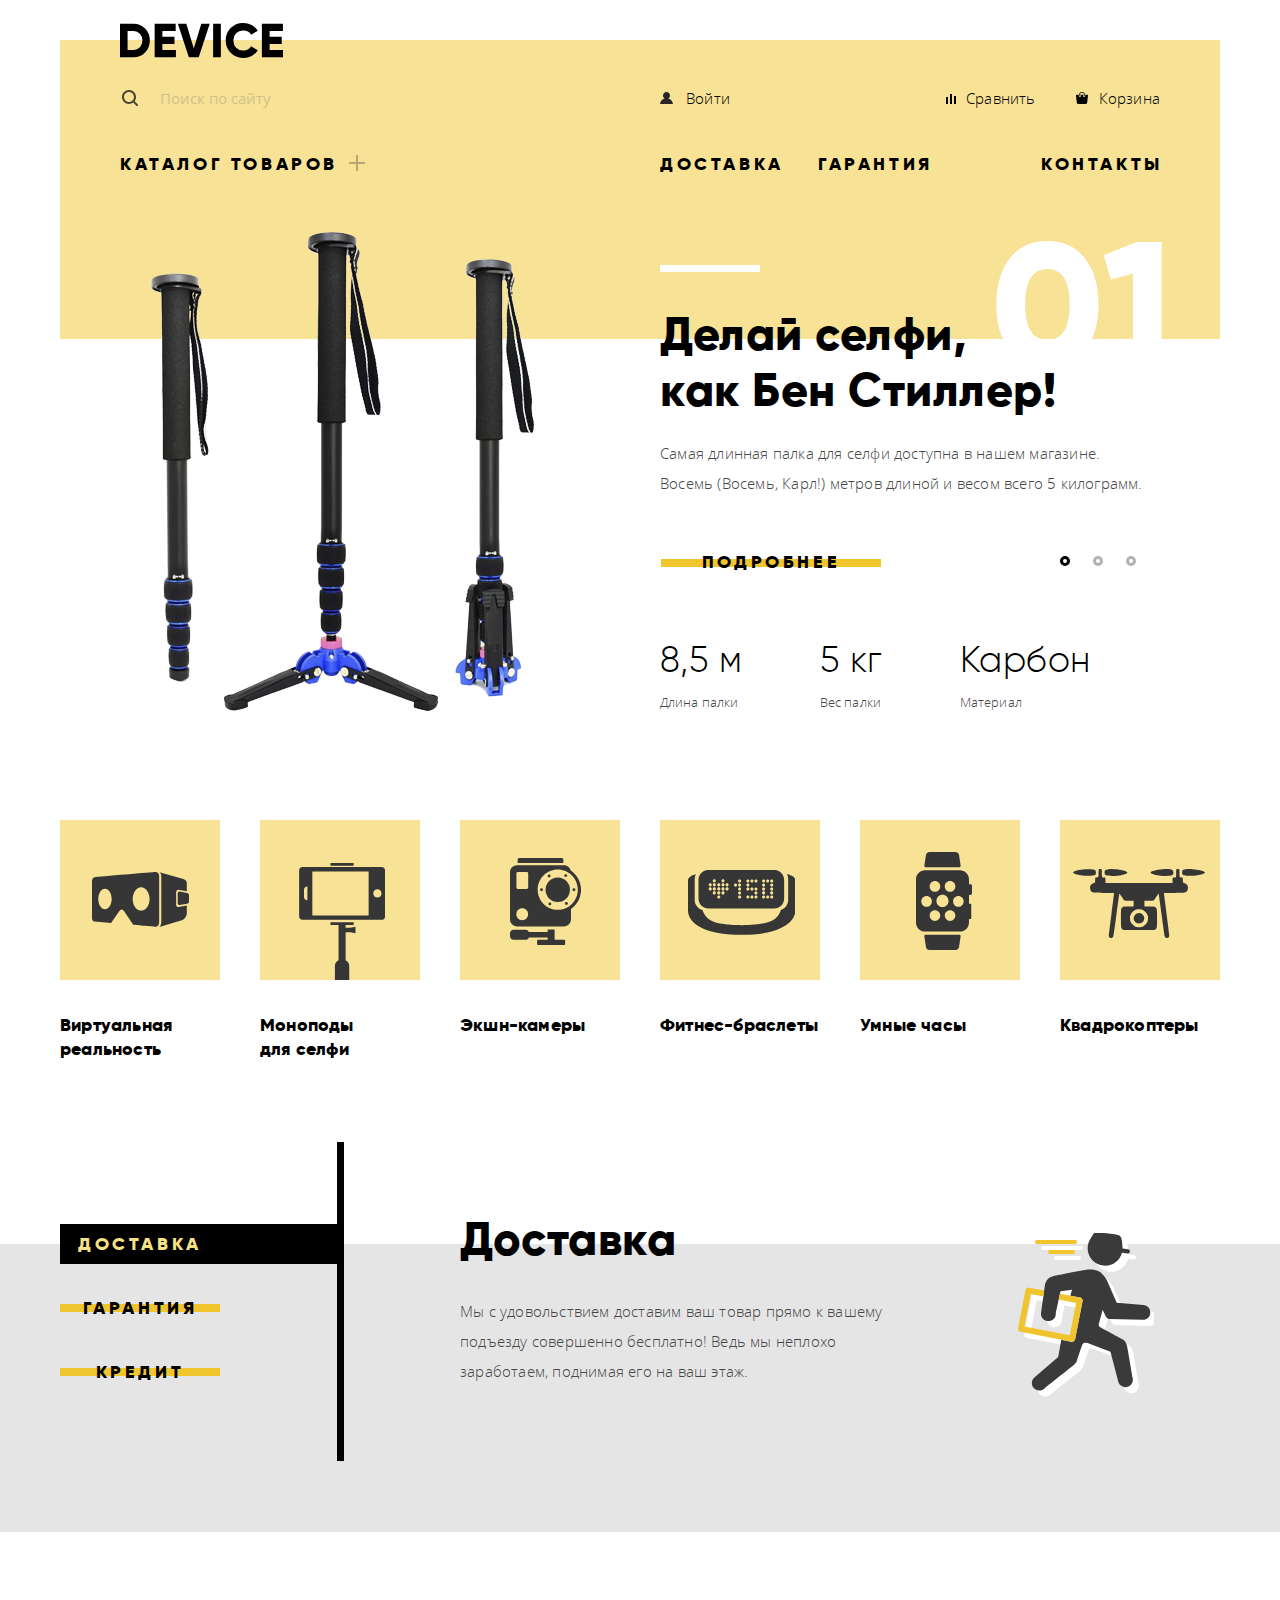
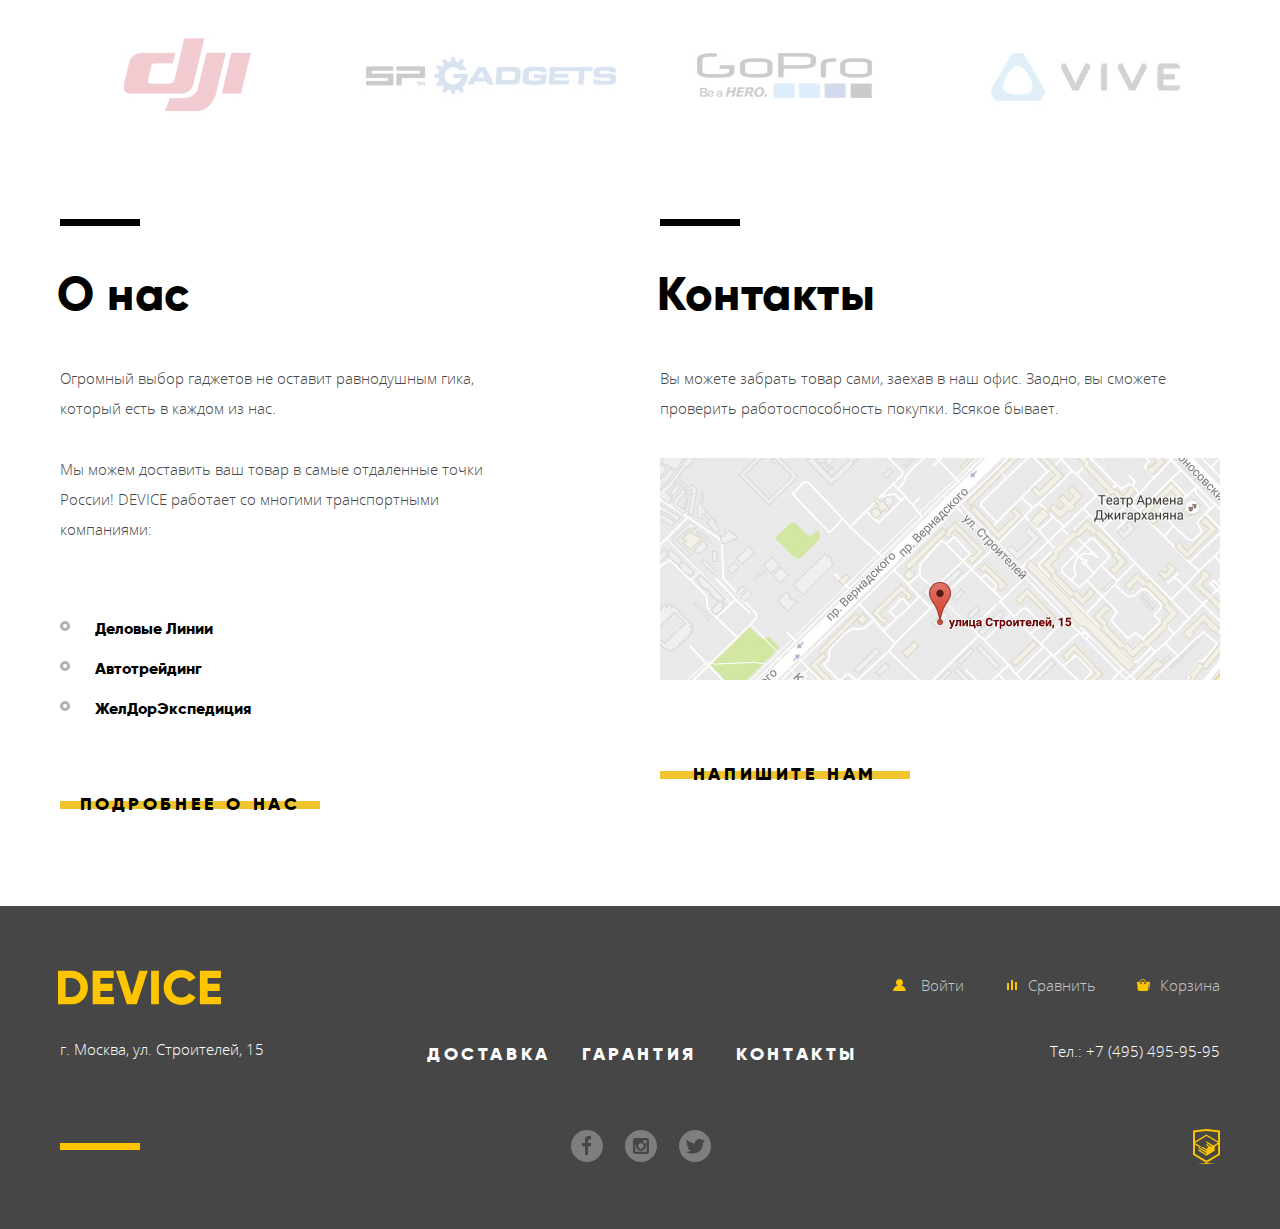
==== commit 0c04dab9: "Update index.html" ====
--- a/index.html
+++ b/index.html
@@ -5,15 +5,15 @@
   <meta charset="utf-8">
   <title>HTML Academy: Девайс</title>
   <link rel="stylesheet" href="css/normalize.css">
-  <link rel="stylesheet" href="css/style.css">
+  <link rel="stylesheet" href="css/style-mini.css">
 </head>
 <body>
-  <input type="radio" id="main-item-btn-1" name="main-item-toggle" checked>
-  <input type="radio" id="main-item-btn-2" name="main-item-toggle">
-  <input type="radio" id="main-item-btn-3" name="main-item-toggle">
-  <input type="radio" id="services-btn-1" name="services-toggle" checked>
-  <input type="radio" id="services-btn-2" name="services-toggle">
-  <input type="radio" id="services-btn-3" name="services-toggle">
+  <input class="radio-button" type="radio" id="main-item-btn-1" name="main-item-toggle" aria-label="Первый слайд" checked>
+  <input class="radio-button" type="radio" id="main-item-btn-2" name="main-item-toggle" aria-label="Второй слайд">
+  <input class="radio-button" type="radio" id="main-item-btn-3" name="main-item-toggle" aria-label="третий слайд">
+  <input class="radio-button" type="radio" id="services-btn-1" name="services-toggle" aria-label="Доставка слайд" checked>
+  <input class="radio-button" type="radio" id="services-btn-2" name="services-toggle" aria-label="Гарантия слайд">
+  <input class="radio-button" type="radio" id="services-btn-3" name="services-toggle" aria-label="Кредит слайд">
   <header class="index-header container">
     <div class="center clearfix">
       <a><img src="img/logo.svg" class="logo" alt="логотип DEVICE" width="163" height="35"></a>
--- a/css/style-mini.css
+++ b/css/style-mini.css
@@ -0,0 +1 @@
+body{min-width:1200px;font-weight:400;font-size:15px;font-family:"Opensans","Arial",sans-serif}@font-face{font-family:"Gilroy";src:url("../fonts/gilroyextrabold.woff2")format("woff2");src:url("../fonts/gilroyextrabold.woff")format("woff");font-weight:800;font-style:normal}@font-face{font-family:"Gilroy";src:url("../fonts/gilroylight.woff2")format("woff2");src:url("../fonts/gilroylight.woff")format("woff");font-weight:300;font-style:normal}@font-face{font-family:"Opensans";src:url("../fonts/opensans.woff2")format("woff2");src:url("../fonts/opensans.woff")format("woff");font-weight:400;font-style:normal}@font-face{font-family:"Opensans";src:url("../fonts/opensanslight.woff2")format("woff2");src:url("../fonts/opensanslight.woff")format("woff");font-weight:300;font-style:normal}body>input[type=radio]{display:none}img{max-width:100%}.clearfix::after{content:"";display:flex;clear:both}.container{width:1160px;margin:0 auto}.index-header{position:relative;min-height:265px;margin-top:40px;padding-top:34px;background-color:#f7e296}.center{padding-right:60px;padding-left:60px}.logo{float:left;margin-top:-51px}.logo[href]:hover,body{color:#464646}.logo[href]:active{color:#666}.hidden{display:none}.search-form{position:relative;float:left;width:450px;height:49px;margin-bottom:30px;line-height:36px}.search-form::before{content:"";position:absolute;top:16px;left:2px;width:16px;height:16px;background-image:url(../img/search.svg)}.search-form input[type=search]{width:315px;min-height:49px;padding-left:40px;background-color:#f7e296;border:none;border-top:2px solid transparent;border-bottom:2px solid transparent;opacity:0.3}.search-form input[type=search]::-ms-clear{display:none}.search-form input[type=search]:hover,.user-block a:hover{opacity:0.6}.search-form input[type=search]:focus{border-bottom:2px solid #000000;outline:none;opacity:1}.search-form input[type=submit]{display:none;width:85px;min-height:49px;margin-left:-4px;background-color:#f7e296;border:2px solid #000;outline:none;cursor:pointer}.search-form input[type=submit]:hover{color:#fff;background-color:#000}.search-form input[type=submit]:active{color:rgba(255,255,255,.3)}.search-form-field+input[type=submit]:active,.search-form-field:focus+input[type=submit]{display:inline-block;vertical-align:bottom}.user-block{float:right;margin-top:6px;font-family:"Opensans","Arial",sans-serif;font-size:15px;font-weight:300;font-style:normal;font-stretch:normal;line-height:2;letter-spacing:0.2px;text-align:left;color:#000}.user-block.index{width:500px}.user-block a{position:relative;float:right;margin-left:37px;padding-left:26px;line-height:36px;color:#000;text-decoration:none;letter-spacing:0.2px}a.enter,a.exit{float:left;margin-left:0}a.exit{margin-left:20px;padding-left:0}a.exit.header{margin-right:20px}.enter::before{content:"";position:absolute;top:12px;left:0;width:13px;height:12px;background-image:url(../img/user.svg)}.basket::before{content:"";position:absolute;top:12px;left:3px;width:12px;height:12px;background-image:url(../img/cart.svg)}.compare::before{content:"";position:absolute;top:14px;left:6px;width:10px;height:10px;background-image:url(../img/compare.svg)}.filter-form input[type=checkbox],.filter-form input[type=radio],a.exit::before{display:none}.user-block a:active,a.exit{opacity:0.3}.main-nav{position:relative;clear:both}.main-nav ul{padding-left:0;font-size:0}.main-nav li{display:inline-block;vertical-align:baseline}.main-links{font-family:"Gilroy","Arial",sans-serif;font-size:18px;font-weight:800;font-style:normal;font-stretch:normal;line-height:1.33;letter-spacing:3.6px;text-align:left;color:#000;text-transform:uppercase;text-decoration:none;letter-spacing:3.6px}.main-nav a:hover{opacity:0.6}.main-nav a:active,.type-item-link:active img{opacity:0.3}.main-catalog>li:first-of-type{width:260px;margin-right:280px;margin-left:0}.index-catalog{position:relative;padding-right:27px}.index-catalog::after{content:"";position:absolute;top:2px;right:0;width:16px;height:16px;opacity:0.3;background-image:url(../img/plus.svg)}.main-catalog>li:nth-of-type(2){width:130px}.main-catalog>li:nth-of-type(3){width:120px;margin-left:28px}.main-catalog>li:last-of-type{width:120px;margin-right:-1px;margin-left:103px}.catalog-add,.catalog-add::before{position:absolute;background-color:#f7e296}.catalog-add{top:20px;display:none;min-height:144px;font-size:0;z-index:5;width:640px;padding-top:22px;color:#fff;opacity:1}.catalog-add::before{content:"";bottom:0;left:-60px;z-index:-1;width:1160px;height:100%;padding-top:0}.catalog-add:hover,.index-catalog:hover+.catalog-add{display:block}.catalog-add li:nth-child(3n+1){margin-right:40px}.catalog-add li:last-child{display:flex}.catalog-add li,.slider-btn li{display:inline-block;vertical-align:baseline}.catalog-add li{width:200px}.catalog-add a{font-family:"Opensans","Arial",sans-serif;font-size:15px;font-weight:300;font-style:normal;font-stretch:normal;line-height:2.4;letter-spacing:0.2px;text-align:left;color:#000;text-decoration:none}.index-main{margin-bottom:80px}.main-item{position:relative;top:-108px;display:none;min-height:400px;padding-right:50px}.slider{position:relative;min-height:495px}.main-item img{float:left}.slider-first img{position:relative;top:-3px;padding-left:90px}.slider-second img{padding-top:9px;padding-left:116px}.slider-third img{padding-top:62px;padding-left:31px}.slider-btn{position:absolute;right:84px;bottom:273px;z-index:3;padding-left:0;font-size:0}.slider-btn li{margin-left:23px}.slider-btn li:first-child{margin-left:0}.slider-btn label{padding:2px;background-color:transparent;border:3px solid #000;border-radius:50%;outline:none;cursor:pointer;opacity:0.3}.slider-btn label:hover{opacity:0.4}#main-item-btn-1:checked~.index-main label[for=main-item-btn-1],#main-item-btn-2:checked~.index-main label[for=main-item-btn-2],#main-item-btn-3:checked~.index-main label[for=main-item-btn-3]{opacity:1}#main-item-btn-1:checked~.index-main #slide-1,#main-item-btn-2:checked~.index-main #slide-2,#main-item-btn-3:checked~.index-main #slide-3,#services-btn-1:checked~.index-main #services-courier,#services-btn-2:checked~.index-main #services-warranty,#services-btn-3:checked~.index-main #services-credit{display:flex}.main-description{position:relative;width:511px;padding-top:35px;margin-left:126px}.main-description.second{margin-left:139px}.main-description.third{margin-left:43px}.main-description::before{content:"";position:absolute;top:34px;right:410px;width:100px;height:7px;background-color:#fff}.number-slide{position:absolute;top:-15px;right:-6px;z-index:1;font-size:180px;line-height:180px;font-family:"Gilroy","Arial",sans-serif;font-size:179px;font-weight:800;font-style:normal;font-stretch:normal;line-height:1;letter-spacing:1.8px;text-align:right;color:#fff}.main-description h2{position:relative;z-index:2;margin-top:41px;margin-bottom:19px;font-family:"Gilroy","Arial",sans-serif;font-size:47px;font-weight:800;font-style:normal;font-stretch:normal;line-height:1.19;letter-spacing:0.5px;text-align:left;color:#000}.main-description h2::first-line{letter-spacing:0.5px}.main-description p{width:485px;margin:0;font-family:"Opensans","Arial",sans-serif;font-size:15px;font-weight:300;font-style:normal;font-stretch:normal;line-height:2;letter-spacing:0.2px;text-align:left;color:#464646}.main-description p:last-of-type{margin-bottom:44px}.main-description a{min-width:210px;max-width:385px;margin-bottom:53px;margin-left:1px}.device-btn{position:relative;display:flex;width:220px;justify-content:space-around;padding:9px 0;font-family:"Gilroy","Arial",sans-serif;font-size:18px;font-weight:800;font-style:normal;font-stretch:normal;line-height:1.33;letter-spacing:3.6px;color:#000;vertical-align:top;text-transform:uppercase;text-decoration:none}.device-btn:active{color:rgba(0,0,0,0.3)}.device-btn::before{content:"";position:absolute;top:40%;left:0;z-index:-1;width:100%;height:20%;background-color:#f0c52e;transition:all .2s ease-in-out}.device-btn:hover::before,.services-btn label:hover::before{top:0;height:100%}.main-features{padding-left:0;list-style:none;font-size:0}.main-features li{display:inline-block;vertical-align:baseline}.main-features li:first-of-type{width:160px}.main-features li:not(:first-of-type){width:140px}.main-features .main-features-value{display:flex;font-family:"Gilroy","Arial",sans-serif;font-size:36px;font-weight:300;font-style:normal;font-stretch:normal;line-height:1.33;letter-spacing:0.4px;text-align:left;color:#000}.main-features-type{display:flex;margin-top:7px;font-family:"Opensans","Arial",sans-serif;vertical-align:baseline;font-size:13px;font-weight:300;font-style:normal;font-stretch:normal;line-height:1.54;letter-spacing:0.1px;text-align:left;color:#464646}.type-items{display:flex;position:relative;top:-14px;margin-bottom:168px;font-size:0}.type-items a{display:flex;flex-direction:column;width:160px;font-family:"Gilroy","Arial",sans-serif;vertical-align:top;font-size:18px;font-weight:800;font-style:normal;font-stretch:normal;line-height:1.33;letter-spacing:0.2px;text-align:left;color:#000;text-decoration:none}.type-item-link:not(:last-of-type){margin-right:40px}.type-item-link:hover .type-block{background-color:#f0c52e}.type-item-link:active{color:rgba(0,0,0,0.3)}.type-block{display:flex;justify-content:center;align-items:center;width:160px;height:160px;margin-bottom:34px;background-color:#f7e296;transition:background-color .2s ease-in}.m-type-block-virtual{height:158px;padding-bottom:2px}.m-type-block-selfie{align-items:flex-end;width:157px;padding-left:3px}.m-type-block-cameras{width:150px;height:157px;padding-top:3px;padding-left:10px}.m-type-block-bracelets{width:157px;height:155px;padding-top:5px;padding-left:3px}.m-type-block-clocks{width:153px;height:158px;padding-top:2px;padding-left:7px}.m-type-block-quadro{width:158px;height:154px;padding-top:6px;padding-right:2px}.services{min-height:288px;margin-bottom:94px;background-color:#e5e5e5}.services-btn{position:relative;top:-20px;float:left;width:300px;margin-top:0;padding-left:0;list-style:none}.services-btn::after{content:"";position:absolute;top:-82px;right:16px;display:block;width:7px;height:319px;background-color:#000}.services-btn li{margin-bottom:24px}.services-btn label{z-index:1;width:160px;max-width:250px;background-color:transparent;border:none;outline:none;cursor:pointer;font-family:"Gilroy","Arial",sans-serif;font-size:18px;font-weight:800;font-style:normal;font-stretch:normal;line-height:normal;letter-spacing:3.6px;color:#000}.services-btn label::before{content:"";position:absolute;top:40%;left:0;z-index:-1;display:block;width:100%;height:20%;background-color:#f0c52e;transition:top .2s ease-in,height .2s ease-in}#services-btn-1:checked~.index-main label[for=services-btn-1],#services-btn-2:checked~.index-main label[for=services-btn-2],#services-btn-3:checked~.index-main label[for=services-btn-3]{color:#f7e184}#services-btn-1:checked~.index-main label[for=services-btn-1]::before,#services-btn-2:checked~.index-main label[for=services-btn-2]::before,#services-btn-3:checked~.index-main label[for=services-btn-3]::before{top:0;width:280px;height:100%;background-color:#000}.services-item{display:flex;flex-direction:column;position:relative;top:-38px;display:none;float:right;width:715px;margin-right:45px;padding-top:10px;padding-left:10px}.courier,.credit,.warranty{background-image:url(../img/delivery.svg);background-repeat:no-repeat;background-position:568px 27px}.credit,.warranty{background-image:url(../img/warranty.svg);background-position:553px 2px}.credit{background-image:url(../img/credit.svg);background-position:543px 1px}.services-item h2{font-family:"Gilroy","Arial",sans-serif;font-size:47px;font-weight:800;font-style:normal;font-stretch:normal;line-height:1.02;letter-spacing:0.5px;color:#000;margin-top:3px}.services-item h2,.services-item p{float:left;width:440px;margin-top:0;margin-bottom:32px;letter-spacing:0.5px}.services-item p{font-family:"OpenSans","Arial",sans-serif;font-size:15px;font-weight:300;font-style:normal;font-stretch:normal;line-height:2;letter-spacing:0.2px;color:#464646}.services-item img{float:right}.partners{margin-bottom:95px;font-size:0;display:flex;justify-content:space-between}.partners img{opacity:0.2}.partner-link img:hover{opacity:1}.about-company h2{margin-top:50px;margin-bottom:38px;margin-left:-3px;font-family:"Gilroy","Arial",sans-serif;font-size:47px;font-weight:800;font-style:normal;font-stretch:normal;line-height:1.02;letter-spacing:0.5px;text-align:left;color:#000}.about-us,.contacts{position:relative;float:left;width:475px}.contacts{float:right;width:560px}.about-us li::before,.about-us::before,.contacts::before,.footer-left::after{content:"";position:absolute;left:0;width:80px;height:7px}.about-us::before,.contacts::before{top:-2px;background-color:#000}.about-company p{margin-top:0;margin-bottom:25px;padding-top:6px;padding-right:3px;font-family:"OpenSans","Arial",sans-serif;font-size:15px;font-weight:300;line-height:2;color:#464646}.about-us ul,.footer-left a,.footer-links a{font-family:"Gilroy","Arial",sans-serif}.about-us ul{margin-top:65px;margin-bottom:55px;padding-left:0;list-style:none;font-family:"Gilroy","Arial",sans-serif;font-size:16px;font-weight:800;line-height:2.5;color:#000}.about-us li{position:relative;padding-left:35px}.about-us a{min-width:260px;max-width:475px}.about-us li::before{top:12px;width:4px;height:4px;border:3px solid #b2b2b2;border-radius:50%}.contacts img{margin-top:10px;margin-bottom:5px}.contacts .write-us-btn{min-width:250px;max-width:560px;margin-top:66px}.index-footer{min-height:209px;padding-top:54px;padding-bottom:60px;background-color:#464646}.footer-left{position:relative;float:left;width:340px;min-height:190px;margin-right:27px}.footer-left a,.footer-links a{text-decoration:none}.footer-left a{margin-left:-2px}.logo-footer{margin-top:10px;margin-bottom:5px}.footer-left img:hover{opacity:0.6}.footer-left img:active{opacity:0.3}.footer-left p{margin-top:20px;font-family:"OpenSans","Arial",sans-serif;font-size:15px;font-weight:300;font-style:normal;font-stretch:normal;line-height:2;letter-spacing:normal;text-align:left;color:#fff}.footer-left::after{bottom:0;background-color:#ffc600}.footer-center{float:left;width:439px;margin-top:83px}.footer-links{display:flex;flex-wrap:wrap;justify-content:space-between;height:22px;margin-bottom:62px;font-size:0}.footer-links a{text-transform:uppercase;font-family:"Gilroy","Arial",sans-serif;font-size:18px;font-weight:800;font-style:normal;font-stretch:normal;line-height:1.33;letter-spacing:3.6px;text-align:left;color:#fff}.footer-links a:last-of-type{padding:0 8px}.footer-links a:hover,.social-btn:hover{opacity:0.6}.footer-links a:active{opacity:0.3}.footer-social{width:160px;min-height:38px;margin:0 auto;display:flex}.social-btn{width:39px;height:38px;font-size:0;opacity:0.3;margin-left:4px;margin-top:3px}.social-btn-fb,.social-btn-inst{margin-right:11px}.social-btn:active{opacity:0.1}.footer-right{float:right;width:340px;padding-top:10px;text-align:right;font-family:"Opensans","Arial",sans-serif;font-size:15px;font-weight:300;font-style:normal;font-stretch:normal;line-height:2;color:#fff}.footer-user-block{margin-bottom:36px}.footer-user-block.index{float:right}.footer-user-block.catalog{float:right;width:500px;font-family:"Opensans","Arial",sans-serif}.footer-user-block.catalog:first-child{margin-right:10px}.footer-user-block a{position:relative;margin-left:35px;padding-left:25px;color:rgba(255,255,255,.7);text-decoration:none}.footer-user-block.index a:nth-child(1){margin-left:0}.enter.footer::before{content:"";position:absolute;top:15px;left:-3px;width:13px;height:12px;background-image:url(../img/user-footer.svg)}.footer-user-block.catalog a:nth-child(2){margin-left:0}.footer-user-block a::before{content:"";position:absolute;-webkit-transform:translateY(-50%);-ms-transform:translateY(-50%);transform:translateY(-50%)}.footer-login::before{top:10px;left:-3px;width:13px;height:12px;background-image:url(../img/user-footer.svg)}.footer-compare::before{top:10px;left:4px;width:10px;height:10px;background-image:url(../img/compare-footer.svg)}.footer-basket::before{top:10px;left:2px;width:13px;height:12px;background-image:url(../img/cart-footer.svg)}.footer-user-block a:hover{color:#fff}.footer-user-block a:active{opacity:0.3}.telephone{margin-bottom:42px;font-family:"OpenSans","Arial",sans-serif;font-size:15px;font-weight:300;font-style:normal;font-stretch:normal;line-height:2;letter-spacing:normal;color:#fff}.breadscrumbs li,.copyright a{display:inline-block;vertical-align:baseline}.copyright a{font-size:0;text-decoration:none;width:27px;height:35px;background-image:url(../img/logo-html.svg)}.copyright a:hover{opacity:0.6}.copyright a:active{opacity:0.3}.modal-close{position:absolute;top:22px;right:22px;z-index:20;width:54px;height:54px;font-size:0;background-color:#f7e296;border:none;border-radius:50%;outline:none;cursor:pointer}.modal-close::after,.modal-close::before{content:"";position:absolute;top:50%;left:50%;width:32px;height:2px;background-color:#fff}.modal-close::after{-webkit-transform:translateX(-50%)rotate(45deg);-ms-transform:translateX(-50%)rotate(45deg);transform:translateX(-50%)rotate(45deg)}.modal-close::before{-webkit-transform:translateX(-50%)rotate(-45deg);-ms-transform:translateX(-50%)rotate(-45deg);transform:translateX(-50%)rotate(-45deg)}.modal-close:hover{background-color:#f0c52e}.modal-close:hover::after,.modal-close:hover::before{background-color:#f0c52e}.modal-close:active,.modal-map .modal-close:active{opacity:0.1}.modal-write-us{position:fixed;top:50%;left:50%;z-index:20;display:none;width:760px;min-height:380px;padding:95px 100px 78px;background-color:#fff;box-shadow:-40px 0 40px -40px rgba(2,4,6,.75),40px 0 40px -40px rgba(2,4,6,.75),0 8px 20px 2px rgba(2,4,6,.2);-webkit-transform:translate(-50%,-50%);-ms-transform:translate(-50%,-50%);transform:translate(-50%,-50%)}.form-write-us{font-size:0}.form-write-us label{margin-bottom:40px;font-family:"Gilroy","Arial",sans-serif;font-size:18px;font-weight:800;font-style:normal;font-stretch:normal;line-height:1.33;letter-spacing:normal;color:#000}.form-write-us-email,.form-write-us-name{display:inline-block;width:360px;vertical-align:baseline}.form-write-us-email input,.form-write-us-letter textarea,.form-write-us-name input{margin-top:13px;font-size:14px;line-height:18px;font-family:"Opensans","Arial",sans-serif;background-color:#f2f2f2;border:none;outline:none}.form-write-us-email input,.form-write-us-name input{padding-top:16px;padding-bottom:16px;padding-left:20px;width:360px}.form-write-us-name{margin-right:40px}.form-write-us-letter textarea{width:740px;height:124px;padding:16px 20px;resize:horizontal}.form-write-us button{width:200px;margin-top:40px;background:0 0;border:none;outline:none;cursor:pointer}.modal-map{position:fixed;top:50%;left:50%;display:none;width:960px;height:560px;box-shadow:0 10px 20px 0 rgba(0,4,6,.2);-webkit-transform:translate(-50%,-50%);-ms-transform:translate(-50%,-50%);transform:translate(-50%,-50%)}.modal-map .modal-close{opacity:0.5}.modal-show{display:flex;animation:bounce 0.6s}.modal-error{-webkit-animation:shake .6s;animation:shake .6s}.catalog-header{position:relative;width:1160px;min-height:152px;margin-top:40px;padding-top:34px;background-color:#f7e296}.catalog-header .logo{left:60px}.catalog-main h1{margin-top:37px;margin-bottom:24px;margin-left:60px;font-family:"Gilroy","Arial",sans-serif;font-size:47px;font-weight:800;font-style:normal;font-stretch:normal;line-height:1.02;letter-spacing:0.5px;text-align:left;color:#000}.breadscrumbs{margin-bottom:49px;margin-left:60px;padding-left:0;font-size:0}.breadscrumbs li{position:relative;padding-right:39px;font-family:"OpenSans","Arial",sans-serif;font-size:14px;font-weight:300;font-style:normal;font-stretch:normal;line-height:1.71;letter-spacing:0.1px;word-spacing:0.1px}.breadscrumbs li::after{content:"";position:absolute;right:20px;bottom:6px;width:4px;height:7px;background-image:url(../img/nav-arrow.svg)}.breadscrumbs li:nth-child(2)::after{right:18px}.breadscrumbs li:last-child::after{display:none}.breadscrumbs a{font-size:14px;color:rgba(0,0,0,0.3);text-decoration:none}.breadscrumbs a:not(.current):hover,.catalog-nav a:not(.current):not(.nav-prev-next):hover{color:rgba(0,0,0,0.6)}.breadscrumbs a:not(.current):active{color:rgba(0,0,0,0.1)}.tittles-wr{width:100%;overflow:hidden;background:#ebebeb;background:linear-gradient(to right,#dbdbdb 0,#dbdbdb 50%,#ebebeb 50%,#ebebeb 100%)}.catalog-sort,.filter-tittle{padding-top:24px;padding-bottom:26px}.filter-tittle{margin:0 0 0 60px;padding-right:68px;text-transform:uppercase;font-family:"Gilroy","Arial",sans-serif;font-size:16px;font-weight:800;letter-spacing:3.2px;color:#000;float:left;width:200px;background-color:#dbdbdb}.catalog-sort{float:right;width:832px;min-height:19px;background-color:#ebebeb}.catalog-sort h2{float:left;margin:0;padding-left:72px;text-transform:uppercase;font-family:"Gilroy","Arial",sans-serif;font-size:16px;font-weight:800;letter-spacing:3.2px;color:#000}.catalog-sort .catalog-sort-type{float:right;width:499px;padding-left:50px}.catalog-sort-type a{margin-right:26px}.catalog-sort a{font-size:14px;line-height:18px;font-family:"Opensans","Arial",sans-serif;color:#000;text-decoration:none;white-space:nowrap;opacity:0.3}.catalog-sort-direction{float:right;width:60px}.catalog-sort-direction a{display:inline-block;width:17px;min-height:19px;margin-right:22px;vertical-align:top}.catalog-sort-direction a:nth-child(2n){margin-right:0}.catalog-sort a:hover{opacity:0.6}.catalog-sort .btn-down,.catalog-sort .btn-up{position:relative;font-size:0;opacity:0.2}.catalog-sort .btn-down:hover,.catalog-sort .btn-up:hover{opacity:0.4}.catalog-sort .btn-down:active,.catalog-sort .btn-up:active,.catalog-sort .current,.catalog-sort .current:hover,.catalog-sort a:active{opacity:1}.catalog-sort .btn-down::before,.catalog-sort .btn-up::before{content:"";position:absolute;top:5px;left:6px;width:11px;height:10px}.catalog-sort .btn-up::before{left:17px}.catalog-sort .btn-down::before{background-image:url(../img/icon-down-dir.svg)}.catalog-sort .btn-up::before{background-image:url(../img/icon-up-dir.svg)}.content-wr{overflow:hidden;background:#efefef;background:linear-gradient(to right,#efefef 0,#efefef 50%,#fff 50%,#fff 100%)}.height-alignment{display:flex;align-content:stretch}.catalog-filter{width:268px;margin-left:60px;background-color:#efefef}.filter-form{width:200px;padding-top:68px;padding-right:68px}.filter-form fieldset{position:relative;margin:0;padding:0 0 32px;border:none}.filter-form fieldset:last-of-type{padding-bottom:31px}.form-legend{width:100%;margin-bottom:18px;padding-top:11px;font-family:"Gilroy","Arial",sans-serif;font-size:18px;font-weight:800;line-height:1.33;letter-spacing:0.2px;text-align:left;color:#000;border-top:2px solid #000}.range-controls{position:relative;width:195px;margin-top:18px;padding-left:5px}.range-controls .bar{width:112px;height:2px;background:#91c92f}.range-controls .toggle{position:absolute;top:-10px;left:-10px;width:20px;height:22px;background-image:url(../img/filter-button-1.svg);border-radius:50%;cursor:pointer}.range-controls .toggle:active{background-image:url(../img/filter-button-2.svg)}.range-controls .toggle-min{left:-5px}.range-controls .toggle-max{left:108px}.range-controls .scale{height:2px;background-color:#dbdbdb}.selected-price{margin-top:9px;padding-bottom:4px;font-family:"Gilroy","Arial",sans-serif;font-size:14px;font-weight:300;line-height:1.71;color:rgba(0,0,0,0.2)}.selected-price span:first-child{margin-right:60px}.filter-form label{position:relative;display:flex;padding-left:39px;font-family:"OpenSans","Arial",sans-serif;font-size:14px;font-weight:300;font-style:normal;font-stretch:normal;line-height:2.86;letter-spacing:0.1px;color:#000;cursor:pointer}.filter-form label::before{content:"";position:absolute;top:8px;left:0;width:23px;height:23px;background-image:url(../img/checkbox-off.svg)}.radio-checkbox label::before{content:"";position:absolute;top:5px;left:-1px;width:25px;height:25px;background-image:url(../img/radio-off.svg)}.filter-checkbox:enabled+label:hover::before{opacity:0.6}.filter-checkbox:checked+label:hover::before{opacity:0.6}.filter-checkbox:checked+label:hover::after{opacity:0.6}.filter-checkbox:checked+label::after{content:"";position:absolute;bottom:9px;left:0;width:27px;height:23px;background-image:url(../img/checkbox-on.svg)}.filter-radio:enabled+label:hover::before{opacity:0.6}.filter-radio:enabled:checked+label:hover::before{opacity:0.6}.filter-radio:enabled:checked+label:hover::after{opacity:0.6}.filter-radio:checked+label::after{content:"";background-color:#000;position:absolute;top:13px;left:7px;box-sizing:border-box;width:9px;height:9px;border:4px solid #000;border-radius:50%}.filter-checkbox:disabled+label,.filter-checkbox:disabled+label:hover,.filter-radio:disabled+label,.filter-radio:disabled+label:hover{opacity:0.25}.filter-form button{z-index:1;width:200px;height:40px;background-color:transparent;border:none;outline:none;cursor:pointer}.catalog-items{width:832px;padding-top:50px;background-color:#fff}.found-items{display:flex;flex-wrap:wrap;margin-bottom:10px;padding-left:72px;font-size:0}.object-item{position:relative;width:360px;min-height:486px;margin-top:19px;font-size:0}.object-item:nth-of-type(2n+1){margin-right:40px}.object-img{width:360px;height:380px;margin-bottom:33px}.new::after{content:"NEW";position:absolute;top:29px;right:27px;width:30px;height:16px;padding:20px 13px;font-size:14px;font-family:"Gilroy","Arial",sans-serif;text-align:center;color:rgba(0,0,0,.2);letter-spacing:1px;border:2px solid rgba(0,0,0,.1);border-radius:50%}.object-action:hover,.object-img:hover+.object-action{display:block}.object-action{position:absolute;top:170px;left:80px;z-index:1;display:none;width:200px}.object-action:hover::before,.object-img:hover+.object-action::before{content:"";position:absolute;top:-170px;left:-80px;z-index:-1;width:360px;height:380px;background-color:rgba(238,238,238,0.7)}a.object-action-buy{width:190px}.object-action .object-action-compare,.object-name{display:inline-block;vertical-align:baseline;text-decoration:none}.object-action .object-action-compare{line-height:36px;text-align:center;color:rgba(0,0,0,0.5);width:200px;font-size:13px}.object-action .object-action-compare:hover{color:#000}.object-action .object-action-compare:active{color:rgba(0,0,0,0.2)}.object-data{display:flex}.object-name{width:260px;margin:0;font-family:"Gilroy","Arial",sans-serif;font-size:18px;font-weight:800;line-height:1.33;letter-spacing:0.2px;color:#000}.object-name:hover{opacity:0.6}.object-name:active{opacity:0.3}.catalog-nav a,.object-item span{font-size:16px}.object-item span{width:100px;text-align:right;font-family:"Gilroy","Arial",sans-serif;font-weight:300;line-height:1.5;letter-spacing:0.2px;vertical-align:top}.catalog-nav{position:relative;display:flex;justify-content:center;width:510px;min-height:20px;margin-bottom:77px;margin-left:72px;padding:23px 125px;list-style:none;font-size:0;text-align:center;background-color:#ebebeb}.catalog-nav li{margin-right:12px;margin-left:12px;font-size:16px}li.catalog-nav-next,li.catalog-nav-prev{position:absolute;top:0;width:125px;height:70px;margin:0}li.catalog-nav-prev{left:0;text-align:center;margin-top:23px;margin-left:2px}li.catalog-nav-next{right:0;text-align:left;margin-top:23px;margin-left:2px}.catalog-nav a{font-family:"Gilroy","Arial",sans-serif;font-size:16px;font-weight:800;line-height:1.5;letter-spacing:3.2px;color:#000;vertical-align:baseline;color:rgba(0,0,0,0.3);text-transform:uppercase;text-decoration:none}.catalog-nav-next a,.catalog-nav-prev a{width:85px;padding:25px 20px;color:#000}.catalog-nav .current{color:#000}.catalog-nav a:not(.current):not(.nav-prev-next):active{color:#000}.catalog-nav-next .nav-prev-next:hover,.catalog-nav-prev .nav-prev-next:hover{color:#000;background-color:#d9d9d9}.catalog-nav-next .nav-prev-next:active,.catalog-nav-prev .nav-prev-next:active{color:rgba(0,0,0,0.3)}@keyframes bounce{0%{transform:translateY(-2000px)}70%{transform:translateY(30px)}90%{transform:translateY(-10px)}100%{transform:translateY(0)}}@keyframes shake{0%,100%{transform:translateX(0)}10%,30%,50%,70%,90%{transform:translateX(-10px)}20%,40%,60%,80%{transform:translateX(10px)}}